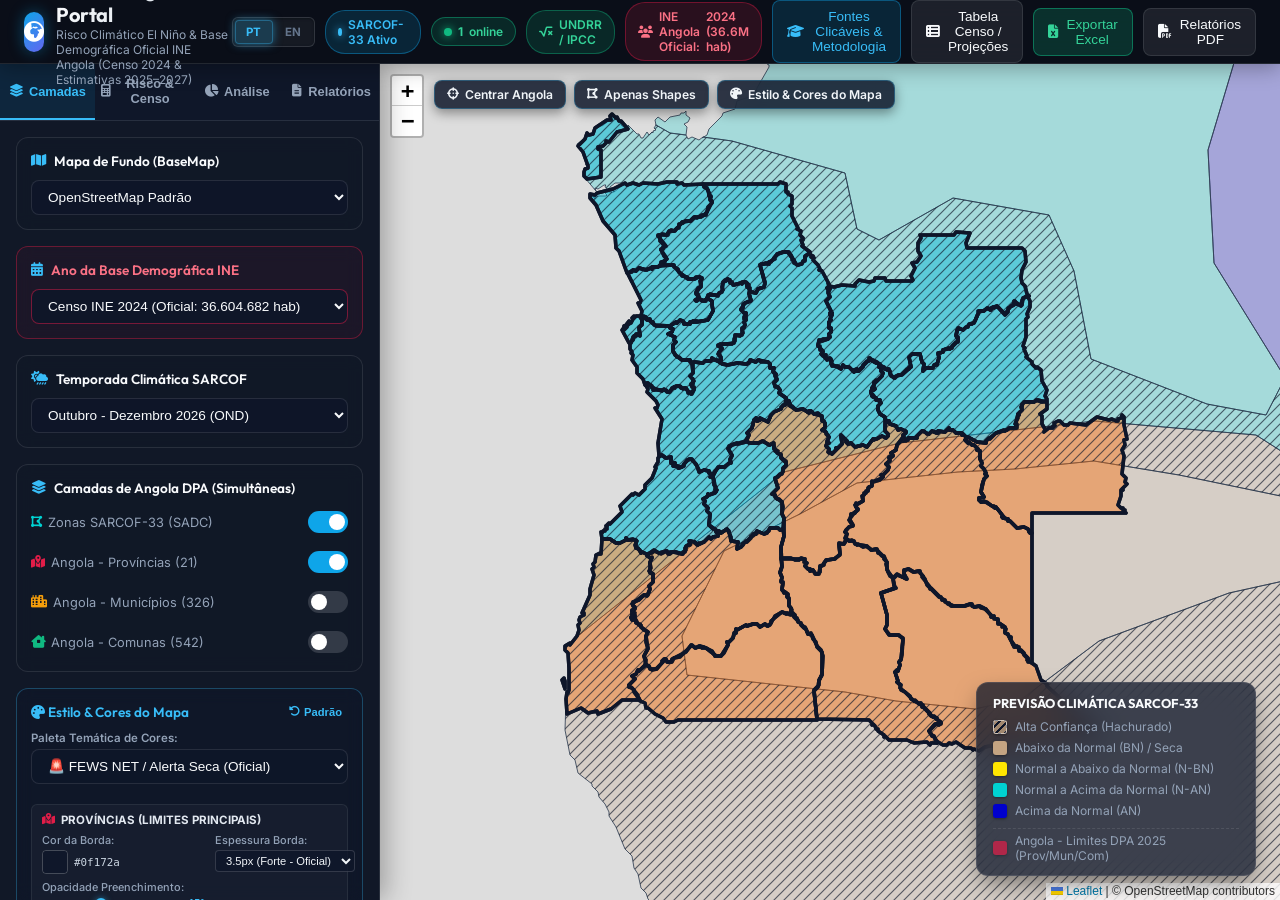
==== index.html @ 10225982 "feat: fix high confidence hatching overlay and add interactive controls for line thickness, opacity " ====
<!DOCTYPE html>
<html lang="pt">
<head>
  <meta charset="UTF-8">
  <meta name="viewport" content="width=device-width, initial-scale=1.0">
  <!-- Security & HTTPS Enforcement -->
  <meta http-equiv="Content-Security-Policy" content="upgrade-insecure-requests">
  <meta name="referrer" content="strict-origin-when-cross-origin">
  <title>El Niño SADC & Angola - Risco Climático & Modelo Dasimétrico</title>
  
  <!-- Google Fonts & Icons -->
  <link rel="preconnect" href="https://fonts.googleapis.com">
  <link rel="preconnect" href="https://fonts.gstatic.com" crossorigin>
  <link href="https://fonts.googleapis.com/css2?family=Inter:wght@300;400;500;600;700&family=Outfit:wght@500;600;700;800&display=swap" rel="stylesheet">
  <link rel="stylesheet" href="https://cdnjs.cloudflare.com/ajax/libs/font-awesome/6.5.1/css/all.min.css">
  
  <!-- Local Leaflet CSS -->
  <link rel="stylesheet" href="./vendor/leaflet.css">
  
  <!-- Custom CSS -->
  <link rel="stylesheet" href="styles.css?v=20260918_v25">
</head>
<body>
  <div class="app-container">
    
    <!-- Top Header -->
    <header class="app-header">
      <div class="brand">
        <div class="brand-icon">
          <i class="fa-solid fa-earth-africa"></i>
        </div>
        <div class="brand-title">
          <h1 data-i18n="app_title">El Niño Angola Portal</h1>
          <p data-i18n="app_subtitle">Risco Climático El Niño & Base Demográfica Oficial INE Angola (Censo 2024 & Estimativas 2025–2027)</p>
        </div>
      </div>
      
      <!-- Mobile hamburger button -->
      <button class="hamburger-btn" id="btn-hamburger" aria-label="Abrir painel" title="Abrir painel">
        <i class="fa-solid fa-bars"></i>
      </button>

      <div class="header-badges">
        <!-- Language Switcher -->
        <div class="lang-switch" id="lang-switch" title="Mudar Idioma / Change Language">
          <button class="lang-btn active" data-lang="pt">PT</button>
          <button class="lang-btn" data-lang="en">EN</button>
        </div>

        <div class="badge badge-live">
          <span class="badge-dot"></span>
          <span data-i18n="badge_sarcof_active">SARCOF-33 Ativo</span>
        </div>
        <!-- Live Online Users Counter -->
        <div class="badge badge-online" id="badge-online-counter" title="Dispositivos / utilizadores conectados em tempo real">
          <span class="badge-dot-online"></span>
          <span id="online-users-count" style="font-weight: 700;">1</span>
          <span id="online-users-label" data-i18n="badge_online_users">online</span>
        </div>
        <div class="badge" id="hdr-formula-badge" style="background: rgba(16, 185, 129, 0.15); border-color: rgba(16, 185, 129, 0.4); color: #34d399;" title="Fórmula Oficial Selecionada / Selected Official Formula">
          <i class="fa-solid fa-square-root-variable"></i>
          <span id="hdr-formula-name">UNDRR / IPCC</span>
        </div>
        <a href="https://censo2024.ine.gov.ao/" target="_blank" class="badge" style="background: rgba(225, 29, 72, 0.15); border-color: rgba(225, 29, 72, 0.4); color: #fb7185; text-decoration: none; cursor: pointer;" title="INE Angola — Censo 2024 & Estimativas 2025-2027">
          <i class="fa-solid fa-users"></i>
          <span data-i18n="hdr_ine_badge">INE Angola Oficial:</span> <span id="hdr-pop-year">2024 (36.6M hab)</span>
        </a>
        <button class="btn-header" id="btn-open-fonte-modal" style="background: rgba(14, 165, 233, 0.15); border-color: rgba(14, 165, 233, 0.4); color: #38bdf8;">
          <i class="fa-solid fa-graduation-cap"></i>
          <span data-i18n="btn_methodology">Fontes Clicáveis & Metodologia</span>
        </button>
        <button class="btn-header" id="btn-quick-censo">
          <i class="fa-solid fa-table-list"></i>
          <span data-i18n="btn_table_censo">Tabela Censo / Projeções</span>
        </button>
        <button class="btn-header" id="btn-open-export-modal" style="background: rgba(16, 185, 129, 0.2); border-color: rgba(16, 185, 129, 0.5); color: #34d399;" title="Exportar População em Excel (Províncias e Municípios com Filtros)">
          <i class="fa-solid fa-file-excel"></i>
          <span data-i18n="btn_export_excel">Exportar Excel</span>
        </button>
        <button class="btn-header" id="btn-quick-docs">
          <i class="fa-solid fa-file-pdf"></i>
          <span data-i18n="btn_reports_pdf">Relatórios PDF</span>
        </button>
      </div>
    </header>

    <!-- Main Workspace -->
    <div class="main-workspace">
      
      <!-- Mobile overlay backdrop -->
      <div class="mobile-overlay" id="mobile-overlay"></div>

      <!-- Sidebar Control Panel -->
      <aside class="sidebar" id="sidebar">
        <div class="sidebar-tabs">
          <button class="tab-btn active" data-tab="tab-layers">
            <i class="fa-solid fa-layer-group"></i> <span data-i18n="tab_layers">Camadas</span>
          </button>
          <button class="tab-btn" data-tab="tab-censo">
            <i class="fa-solid fa-calculator"></i> <span data-i18n="tab_risk_censo">Risco & Censo</span>
          </button>
          <button class="tab-btn" data-tab="tab-analytics">
            <i class="fa-solid fa-chart-pie"></i> <span data-i18n="tab_analytics">Análise</span>
          </button>
          <button class="tab-btn" data-tab="tab-docs">
            <i class="fa-solid fa-file-lines"></i> <span data-i18n="tab_reports">Relatórios</span>
          </button>
          <!-- Mobile close button -->
          <button class="sidebar-close-btn" id="btn-sidebar-close" aria-label="Fechar painel">
            <i class="fa-solid fa-xmark"></i>
          </button>
        </div>

        <div class="sidebar-content">
          
          <!-- TAB 1: LAYERS & FILTERS -->
          <div class="tab-pane active" id="tab-layers">
            
            <!-- Base Map Selection -->
            <div class="control-group">
              <div class="control-title">
                <i class="fa-solid fa-map"></i> <span data-i18n="ctrl_basemap">Mapa de Fundo (BaseMap)</span>
              </div>
              <select id="select-basemap" class="select-control">
                <option value="none">Sem Mapa Base (Apenas Shapes / Fundo Limpo)</option>
                <option value="osm" selected>OpenStreetMap Standard</option>
                <option value="esri-sat">Esri Satellite (Satélite HD)</option>
                <option value="esri-topo">Esri Topográfico (Relevo / Topografia)</option>
              </select>
            </div>

            <!-- Demographic Base Year Selector -->
            <div class="control-group" style="border-color: rgba(225,29,72,0.4); background: rgba(225,29,72,0.05);">
              <div class="control-title" style="color:#fb7185;">
                <i class="fa-solid fa-calendar-days"></i> <span data-i18n="ctrl_demographic_year">Ano da Base Demográfica INE</span>
              </div>
              <select id="select-demographic-year" class="select-control" style="border-color: rgba(225,29,72,0.5);">
                <option value="2024" selected>Censo INE 2024 (Oficial: 36.604.682 hab)</option>
                <option value="2025">Estimativa INE 2025 (Oficial: 37.513.168 hab)</option>
                <option value="2026">Estimativa INE 2026 - OND (Oficial: 38.778.554 hab)</option>
                <option value="2027">Estimativa INE 2027 - JFM (Oficial: 40.082.765 hab)</option>
              </select>
            </div>

            <!-- Climate Season Layer Select -->
            <div class="control-group">
              <div class="control-title">
                <i class="fa-solid fa-cloud-sun-rain"></i> <span data-i18n="ctrl_season">Temporada Climática SARCOF</span>
              </div>
              <select id="select-season" class="select-control">
                <option value="OND" selected>Outubro - Dezembro 2026 (OND)</option>
                <option value="JFM">Janeiro - Março 2027 (JFM)</option>
              </select>
            </div>

            <!-- Multi-Layer Checkboxes (Simultaneous Layers) -->
            <div class="control-group">
              <div class="control-title">
                <i class="fa-solid fa-layer-group"></i> <span data-i18n="ctrl_angola_layers">Camadas de Angola DPA (Simultâneas)</span>
              </div>
              
              <div class="toggle-row">
                <span class="toggle-label"><i class="fa-solid fa-draw-polygon" style="color:#00D2D2;"></i> <span data-i18n="layer_sarcof">Zonas SARCOF-33 (SADC)</span></span>
                <label class="switch">
                  <input type="checkbox" id="chk-layer-sarcof" checked>
                  <span class="slider"></span>
                </label>
              </div>

              <div class="toggle-row">
                <span class="toggle-label"><i class="fa-solid fa-map-location-dot" style="color:#e11d48;"></i> <span data-i18n="layer_provincias">Angola - Províncias (21)</span></span>
                <label class="switch">
                  <input type="checkbox" id="chk-layer-provincias" checked>
                  <span class="slider"></span>
                </label>
              </div>

              <div class="toggle-row">
                <span class="toggle-label"><i class="fa-solid fa-city" style="color:#f59e0b;"></i> <span data-i18n="layer_municipios">Angola - Municípios (326)</span></span>
                <label class="switch">
                  <input type="checkbox" id="chk-layer-municipios">
                  <span class="slider"></span>
                </label>
              </div>

              <div class="toggle-row">
                <span class="toggle-label"><i class="fa-solid fa-house-chimney-window" style="color:#10b981;"></i> <span data-i18n="layer_comunas">Angola - Comunas (542)</span></span>
                <label class="switch">
                  <input type="checkbox" id="chk-layer-comunas">
                  <span class="slider"></span>
                </label>
              </div>
            </div>

            <!-- Map Theme & Custom Colors Section -->
            <div class="control-group map-theme-panel" id="map-theme-panel">
              <div class="control-title" style="color: #38bdf8; display: flex; justify-content: space-between; align-items: center;">
                <span><i class="fa-solid fa-palette"></i> <span data-i18n="ctrl_map_style">Estilo & Cores do Mapa</span></span>
                <button type="button" class="btn-mini-link" id="btn-reset-map-style" title="Restaurar padrão">
                  <i class="fa-solid fa-rotate-left"></i> Padrão
                </button>
              </div>

              <!-- Palette Selector -->
              <div style="margin-bottom: 10px;">
                <label class="control-sublabel" data-i18n="lbl_map_palette">Paleta Temática:</label>
                <select id="select-map-palette" class="select-control">
                  <option value="fews_alert" selected>🚨 FEWS NET / Alerta Seca (Oficial)</option>
                  <option value="dpa_atlas">🗺️ Atlas DPA (21 Cores Distintas por Província)</option>
                  <option value="sarcof_classic">🌧️ SARCOF-33 Clássico (Clima SADC)</option>
                  <option value="risk_undrr">⚠️ Risco Humanitário (IPC / UNDRR)</option>
                  <option value="custom">🛠️ Personalizada (Cores Manuais)</option>
                </select>
              </div>

              <!-- Provincial Style Controls -->
              <div class="style-subgroup">
                <div class="style-subgroup-title">
                  <i class="fa-solid fa-map-location-dot" style="color:#e11d48;"></i>
                  <span data-i18n="lbl_prov_borders">Províncias (Limites Principais)</span>
                </div>
                <div class="style-controls-grid">
                  <div class="style-field">
                    <label>Cor da Borda:</label>
                    <div class="color-input-wrap">
                      <input type="color" id="picker-prov-border" value="#0f172a">
                      <span class="color-hex" id="lbl-prov-border">#0f172a</span>
                    </div>
                  </div>
                  <div class="style-field">
                    <label>Espessura Borda:</label>
                    <select id="select-prov-weight" class="select-mini">
                      <option value="2">2.0px (Fina)</option>
                      <option value="3.5" selected>3.5px (Forte - Oficial)</option>
                      <option value="5">5.0px (Muito Forte)</option>
                    </select>
                  </div>
                  <div class="style-field" id="wrap-prov-fill" style="display:none;">
                    <label>Cor Preenchimento:</label>
                    <div class="color-input-wrap">
                      <input type="color" id="picker-prov-fill" value="#ea580c">
                      <span class="color-hex" id="lbl-prov-fill">#ea580c</span>
                    </div>
                  </div>
                  <div class="style-field">
                    <label>Opacidade Preenchimento:</label>
                    <div class="slider-val-wrap">
                      <input type="range" id="slider-prov-opacity" min="0" max="100" value="45" class="range-slider">
                      <span id="lbl-prov-opacity" class="slider-num">45%</span>
                    </div>
                  </div>
                </div>
              </div>

              <!-- Municipalities Style Controls -->
              <div class="style-subgroup" style="margin-top: 8px;">
                <div class="style-subgroup-title">
                  <i class="fa-solid fa-city" style="color:#f59e0b;"></i>
                  <span data-i18n="lbl_mun_borders">Municípios (Limites Internos)</span>
                </div>
                <div class="style-controls-grid">
                  <div class="style-field">
                    <label>Cor da Borda:</label>
                    <div class="color-input-wrap">
                      <input type="color" id="picker-mun-border" value="#475569">
                      <span class="color-hex" id="lbl-mun-border">#475569</span>
                    </div>
                  </div>
                  <div class="style-field">
                    <label>Espessura Borda:</label>
                    <select id="select-mun-weight" class="select-mini">
                      <option value="0.8">0.8px (Extra Fina)</option>
                      <option value="1.2" selected>1.2px (Fina Nítida)</option>
                      <option value="2">2.0px (Média)</option>
                    </select>
                  </div>
                  <div class="style-field">
                    <label>Estilo Linha:</label>
                    <select id="select-mun-dash" class="select-mini">
                      <option value="solid" selected>Sólida</option>
                      <option value="dashed">Tracejada</option>
                    </select>
                  </div>
                  <div class="style-field" id="wrap-mun-fill" style="display:none;">
                    <label>Cor Preenchimento:</label>
                    <div class="color-input-wrap">
                      <input type="color" id="picker-mun-fill" value="#334155">
                      <span class="color-hex" id="lbl-mun-fill">#334155</span>
                    </div>
                  </div>
                  <div class="style-field">
                    <label>Opacidade Preenchimento:</label>
                    <div class="slider-val-wrap">
                      <input type="range" id="slider-mun-opacity" min="0" max="100" value="20" class="range-slider">
                      <span id="lbl-mun-opacity" class="slider-num">20%</span>
                    </div>
                  </div>
                </div>
              </div>

              <!-- SADC Underlay Control -->
              <div class="style-subgroup" style="margin-top: 8px;">
                <div class="style-subgroup-title">
                  <i class="fa-solid fa-earth-africa" style="color:#00D2D2;"></i>
                  <span data-i18n="lbl_sadc_underlay">Camada SADC Regional (Fundo)</span>
                </div>
                <div class="style-controls-grid">
                  <div class="style-field" style="grid-column: 1 / -1;">
                    <label>Opacidade no Fundo (Angola fica por cima):</label>
                    <div class="slider-val-wrap">
                      <input type="range" id="slider-sadc-opacity" min="5" max="80" value="25" class="range-slider">
                      <span id="lbl-sadc-opacity" class="slider-num">25%</span>
                    </div>
                  </div>
                </div>
              </div>

              <!-- High Confidence Hatching Style Controls -->
              <div class="style-subgroup" style="margin-top: 8px; border-color: rgba(56, 189, 248, 0.35); background: rgba(56, 189, 248, 0.04);">
                <div class="style-subgroup-title">
                  <i class="fa-solid fa-lines-leaning" style="color:#38bdf8;"></i>
                  <span data-i18n="lbl_hatch_style">Zona de Alta Confiança (Hachurado)</span>
                </div>
                <div class="style-controls-grid">
                  <div class="style-field">
                    <label data-i18n="lbl_hatch_width">Espessura das Linhas:</label>
                    <select id="select-hatch-width" class="select-mini">
                      <option value="0.8">0.8px (Extra Fina)</option>
                      <option value="1.2" selected>1.2px (Fina Padrão - Sem Atrapalhar)</option>
                      <option value="1.8">1.8px (Média Nítida)</option>
                      <option value="2.5">2.5px (Grossa)</option>
                      <option value="3.5">3.5px (Muito Grossa)</option>
                    </select>
                  </div>
                  <div class="style-field">
                    <label data-i18n="lbl_hatch_opacity">Opacidade do Hachurado:</label>
                    <div class="slider-val-wrap">
                      <input type="range" id="slider-hatch-opacity" min="10" max="100" value="65" class="range-slider">
                      <span id="lbl-hatch-opacity" class="slider-num">65%</span>
                    </div>
                  </div>
                  <div class="style-field">
                    <label data-i18n="lbl_hatch_spacing">Espaçamento / Densidade:</label>
                    <select id="select-hatch-spacing" class="select-mini">
                      <option value="7">7px (Denso)</option>
                      <option value="10" selected>10px (Equilibrado)</option>
                      <option value="14">14px (Espaçado)</option>
                      <option value="18">18px (Largo)</option>
                    </select>
                  </div>
                  <div class="style-field">
                    <label data-i18n="lbl_hatch_color">Cor das Linhas:</label>
                    <div class="color-input-wrap">
                      <input type="color" id="picker-hatch-color" value="#0f172a">
                      <span class="color-hex" id="lbl-hatch-color">#0f172a</span>
                    </div>
                  </div>
                </div>
              </div>

              <!-- Canvas Background when No Basemap -->
              <div class="style-subgroup" style="margin-top: 8px;">
                <div class="style-subgroup-title">
                  <i class="fa-solid fa-circle-half-stroke"></i>
                  <span data-i18n="lbl_canvas_bg">Fundo no Modo Apenas Shapes</span>
                </div>
                <div class="canvas-bg-buttons">
                  <button type="button" class="btn-canvas-bg active" data-bg="#090d16">🌑 Escuro</button>
                  <button type="button" class="btn-canvas-bg" data-bg="#1e293b">🔲 Ardósia</button>
                  <button type="button" class="btn-canvas-bg" data-bg="#f8fafc">⚪ Papel Claro</button>
                </div>
              </div>

            </div>


            <!-- Map Labels On / Off Toggle -->
            <div class="control-group">
              <div class="control-title">
                <i class="fa-solid fa-tags"></i> <span data-i18n="ctrl_map_labels">Rótulos no Mapa (Labels On/Off)</span>
              </div>
              <div class="toggle-row">
                <span class="toggle-label" data-i18n="lbl_show_names">Exibir Nomes Geográficos no Mapa</span>
                <label class="switch">
                  <input type="checkbox" id="toggle-labels">
                  <span class="slider"></span>
                </label>
              </div>
              <div style="margin-top: 8px;">
                <label class="control-sublabel" data-i18n="lbl_label_mode">Densidade dos Rótulos (Sem Confusão):</label>
                <select id="select-label-density" class="select-control">
                  <option value="smart" selected>🎯 Inteligente (Províncias no mapa geral; Municípios só com Zoom)</option>
                  <option value="prov_only">🗺️ Apenas Províncias (Sem Municípios / Máxima Clareza)</option>
                  <option value="all">📍 Forçar Todos os Nomes (Pode sobrepor no mapa geral)</option>
                </select>
              </div>
            </div>

            <!-- Precipitation Category Filter (Aligned with SARCOF image) -->
            <div class="control-group">
              <div class="control-title">
                <i class="fa-solid fa-filter"></i> <span data-i18n="ctrl_category">Categoria de Precipitação</span>
              </div>
              <select id="select-category" class="select-control">
                <option value="ALL">Todas as Categorias / All</option>
                <option value="1">🟫 Abaixo da Normal / Seca (BN) — #C4A482</option>
                <option value="2">🟨 Normal a Abaixo da Normal (N-BN) — #FFE600</option>
                <option value="3">🟦 Normal a Acima da Normal (N-AN) — #00D2D2</option>
                <option value="4">🟦 Acima da Normal (AN) — #0000CD</option>
              </select>
            </div>

            <!-- Search & High Confidence Toggles -->
            <div class="control-group">
              <div class="control-title">
                <i class="fa-solid fa-magnifying-glass"></i> <span data-i18n="ctrl_search">Pesquisar Região / Município</span>
              </div>
              <input type="text" id="input-search" class="input-control" placeholder="Ex: Namacunde, Gambos, Cunene, Huíla..." data-i18n-placeholder="search_placeholder">
              
              <div class="toggle-row" style="margin-top: 6px;">
                <span class="toggle-label" data-i18n="lbl_high_confidence">Sobreposição de Alta Confiança (Hachurado)</span>
                <label class="switch">
                  <input type="checkbox" id="toggle-confidence" checked>
                  <span class="slider"></span>
                </label>
              </div>
            </div>

          </div>

          <!-- TAB 2: EQUAÇÃO DO RISCO & CENSO OFICIAL -->
          <div class="tab-pane" id="tab-censo">
            
            <!-- Official Formula Selector -->
            <div class="control-group" style="border-color: rgba(16,185,129,0.4); background: rgba(16,185,129,0.05);">
              <div class="control-title" style="color:#34d399;">
                <i class="fa-solid fa-square-root-variable"></i> Modelo Oficial de Cálculo
              </div>
              <select id="select-formula-model" class="select-control" style="border-color: rgba(16,185,129,0.5);">
                <option value="UNDRR_IPCC" selected>⭐ UNDRR / IPCC — Equação Geral do Risco (R = H × E × V)</option>
                <option value="IPC_FIES_INE">Matriz de Risco (1984-2025) & FIES INE (ODS 2.1.2)</option>
                <option value="IPC_FEWSNET">IPC / FEWS NET — População em Necessidade (PIN / Fase 3+)</option>
                <option value="WFP_FAO_SADC">PAM / FAO / SADC — Modelo Agropastoril & Preços</option>
                <option value="CUSTOM">🛠️ Personalizada pelo Utilizador / Custom Builder</option>
              </select>
              <button type="button" id="btn-open-custom-formula" class="btn-header" style="width: 100%; margin-top: 6px; padding: 5px 8px; font-size: 0.75rem; justify-content: center; background: rgba(56,189,248,0.15); border-color: rgba(56,189,248,0.4); color: #38bdf8;">
                <i class="fa-solid fa-sliders"></i> <span data-i18n="btn_custom_formula">Configurar Fórmula Personalizada</span>
              </button>
              <div id="formula-quick-desc" style="font-size: 0.72rem; color: #cbd5e1; margin-top: 8px; line-height: 1.45; background: rgba(11,15,25,0.7); padding: 8px; border-radius: 6px; border: 1px solid rgba(255,255,255,0.08);">
                <strong id="formula-org-title" style="color:#38bdf8;">UNDRR & IPCC (Quadro de Sendai)</strong><br/>
                <code id="formula-equation-code" style="color:#fcd34d;">P_afetada = Pop_Oficial × E × V_clima</code><br/>
                <span id="formula-summary-text" style="color:#94a3b8; font-size:0.7rem;">Padrão internacional de risco para desastres de seca climática.</span><br/>
                <a id="formula-official-link" href="https://www.undrr.org/terminology/disaster-risk" target="_blank" class="formula-link-btn">
                  <i class="fa-solid fa-arrow-up-right-from-square"></i> Consultar Norma Técnica Oficial da ONU
                </a>
              </div>
            </div>

            <div class="control-group">
              <div class="control-title">
                <i class="fa-solid fa-users"></i> Estimativas Globais (Ano <span class="lbl-year-active">2024</span>)
              </div>
              <div class="info-row">
                <span class="info-label">População Oficial INE:</span>
                <span class="info-val" style="color:#38bdf8;" id="stat-total-pop">36.604.682</span>
              </div>
              <div class="info-row">
                <span class="info-label">Pessoas Afetadas (Est.):</span>
                <span class="info-val" style="color:#ef4444;" id="stat-bn-pop">Calculando...</span>
              </div>
              <div class="info-row">
                <span class="info-label">Famílias Afetadas (5,2/fam):</span>
                <span class="info-val" style="color:#f59e0b;" id="stat-bn-families">Calculando...</span>
              </div>
              <div class="info-row">
                <span class="info-label">% População Afetada:</span>
                <span class="info-val" style="color:#a78bfa;" id="stat-pct-affected">-%</span>
              </div>
            </div>

            <button class="btn-header" id="btn-open-censo-table" style="width: 100%; justify-content: center; background: linear-gradient(135deg, #e11d48, #be123c);">
              <i class="fa-solid fa-table"></i> Abrir Tabela Censo & Projeções INE
            </button>

          </div>

          <!-- TAB 3: ANALYTICS & CHARTS -->
          <div class="tab-pane" id="tab-analytics">
            
            <div class="chart-card">
              <div class="control-title">
                <i class="fa-solid fa-chart-column"></i> Distribuição da Previsão SADC
              </div>
              <div class="chart-wrapper">
                <canvas id="chart-forecast-dist"></canvas>
              </div>
            </div>

            <div class="chart-card">
              <div class="control-title">
                <i class="fa-solid fa-chart-line"></i> Comparação Temporal (OND vs JFM)
              </div>
              <div class="chart-wrapper">
                <canvas id="chart-temporal-comparison"></canvas>
              </div>
            </div>

            <div class="chart-card">
              <div class="control-title" style="color:#f59e0b;">
                <i class="fa-solid fa-wheat-awn"></i> FIES Severa (ODS 2.1.2) por Província (INE / FAO)
              </div>
              <div style="font-size:0.7rem; color:#64748b; margin-bottom:6px; line-height:1.4;">
                % Insegurança Alimentar Severa — Fonte Oficial: Relatório FIES INE Angola / FAO (Fev 2026)
                <a href="https://www.ine.gov.ao/publicacoes/detalhes/NTA0Mzg%3D" target="_blank" rel="noopener" style="color:#38bdf8;"> ↗ INE FIES</a>
              </div>
              <div class="chart-wrapper" style="height: 280px;">
                <canvas id="chart-vulnerability-ivc"></canvas>
              </div>
            </div>

            <div class="chart-card">
              <div class="control-title" style="color:#34d399;">
                <i class="fa-solid fa-droplet"></i> Acesso à Água por Província (Censo 2024 INE)
              </div>
              <div style="font-size:0.7rem; color:#64748b; margin-bottom:6px;">
                % Agregados sem acesso a fonte de água segura — Fonte: <a href="https://censo2024.ine.gov.ao/" target="_blank" style="color:#38bdf8;">INE Censo 2024</a>
              </div>
              <div class="chart-wrapper" style="height: 280px;">
                <canvas id="chart-water-access"></canvas>
              </div>
            </div>

          </div>

          <!-- TAB 4: DOCUMENTS & PDF MANAGER -->
          <div class="tab-pane" id="tab-docs">
            
            <!-- Upload Dropzone -->
            <div class="upload-dropzone" id="dropzone">
              <i class="fa-solid fa-cloud-arrow-up upload-icon"></i>
              <p style="font-size: 0.85rem; font-weight: 600; color: var(--text-main);">Upload de Relatório PDF</p>
              <p style="font-size: 0.75rem; color: var(--text-muted); margin-top: 4px;">Clique ou arraste ficheiros PDF para carregar</p>
              <input type="file" id="file-input" accept=".pdf" style="display: none;">
            </div>

            <!-- Documents List -->
            <div class="control-title" style="margin-top: 10px;">
              <i class="fa-solid fa-folder-open"></i> Documentos Disponíveis (<span id="doc-count">0</span>)
            </div>
            <div class="doc-list" id="doc-list-container">
              <!-- Dynamically populated -->
            </div>

          </div>

        </div>
      </aside>

      <!-- Central Map View -->
      <main class="map-view-container">

        <!-- Floating Map Quick Action Toolbar -->
        <div class="map-floating-toolbar" id="map-floating-toolbar">
          <button type="button" class="map-float-btn" id="btn-center-angola" title="Centrar Mapa em Angola">
            <i class="fa-solid fa-crosshairs"></i> <span data-i18n="btn_center_angola">Centrar Angola</span>
          </button>
          <button type="button" class="map-float-btn" id="btn-toggle-shapes" title="Alternar Mapa Base / Modo Apenas Shapes">
            <i class="fa-solid fa-draw-polygon"></i> <span id="lbl-btn-toggle-shapes" data-i18n="btn_toggle_shapes">Apenas Shapes</span>
          </button>
          <button type="button" class="map-float-btn" id="btn-open-style-quick" title="Ajustar Cores e Estilo do Mapa">
            <i class="fa-solid fa-palette"></i> <span data-i18n="ctrl_map_style">Cores & Estilo</span>
          </button>
        </div>

        <div id="map"></div>

        <!-- Floating Map Legend (Strictly matched with SARCOF image) -->
        <div class="map-legend-card" id="map-legend">
          <div class="legend-title" data-i18n="legend_title">Previsão Climática SARCOF-33</div>
          <div class="legend-items">
            <div class="legend-item" title="High confidence / Alta confiança">
              <div class="legend-hatch"></div>
              <span data-i18n="legend_high_conf">Alta Confiança (Hachurado)</span>
            </div>
            <div class="legend-item">
              <div class="legend-color" style="background: #C4A482;"></div>
              <span data-i18n="legend_below_normal">Abaixo da Normal (BN) / Seca</span>
            </div>
            <div class="legend-item">
              <div class="legend-color" style="background: #FFE600;"></div>
              <span data-i18n="legend_norm_below">Normal a Abaixo da Normal (N-BN)</span>
            </div>
            <div class="legend-item">
              <div class="legend-color" style="background: #00D2D2;"></div>
              <span data-i18n="legend_norm_above">Normal a Acima da Normal (N-AN)</span>
            </div>
            <div class="legend-item">
              <div class="legend-color" style="background: #0000CD;"></div>
              <span data-i18n="legend_above_normal">Acima da Normal (AN)</span>
            </div>
            <div class="legend-item" style="margin-top: 4px; padding-top: 4px; border-top: 1px dashed rgba(255,255,255,0.1);">
              <div class="legend-color" style="background: #e11d48; opacity: 0.7;"></div>
              <span data-i18n="legend_dpa">Angola - Limites DPA 2025 (Prov/Mun/Com)</span>
            </div>
          </div>
        </div>

        <!-- Detailed Region Inspector Card -->
        <div class="inspector-card" id="inspector-card">
          <div class="inspector-header">
            <h3 class="inspector-title" id="insp-name">Região</h3>
            <button class="btn-close" id="btn-close-inspector">&times;</button>
          </div>
          <div class="info-row">
            <span class="info-label" data-i18n="insp_layer_type">Tipo de Camada:</span>
            <span class="info-val" id="insp-layer-type">Província</span>
          </div>
          <div class="info-row">
            <span class="info-label" data-i18n="insp_area_ha">Área Oficial DPA (ha):</span>
            <span class="info-val" id="insp-area-ha" style="color:#38bdf8;">0 ha</span>
          </div>
          <div class="info-row">
            <span class="info-label" data-i18n="insp_area_km2">Área Oficial DPA (km²):</span>
            <span class="info-val" id="insp-area-km2">0 km²</span>
          </div>
          <div class="info-row">
            <span class="info-label" data-i18n="insp_density">Densidade Demográfica:</span>
            <span class="info-val" id="insp-density" style="color:#6ee7b7;">0 hab/km²</span>
          </div>
          <div class="info-row">
            <span class="info-label" data-i18n="insp_pop_total">População Total INE:</span>
            <span class="info-val" id="insp-pop-censo" style="color:#f59e0b;">-</span>
          </div>
          <div class="info-row">
            <span class="info-label" data-i18n="insp_risk_factor">Risco Climático (V):</span>
            <span class="info-val" id="insp-category">-</span>
          </div>
          <div class="info-row">
            <span class="info-label" data-i18n="insp_pop_affected">Pessoas Afetadas (Est.):</span>
            <span class="info-val" id="insp-pop-affected" style="color:#ef4444; font-size:0.95rem;">-</span>
          </div>
          <div class="info-row">
            <span class="info-label" data-i18n="insp_families_affected">Famílias Afetadas (5,2/fam):</span>
            <span class="info-val" id="insp-families-affected" style="color:#fcd34d; font-weight:700;">-</span>
          </div>
          
          <!-- Painel de Indicadores de Condições de Vida & ODS (Censo 2024 INE) -->
          <div id="insp-ivc-panel" style="background: rgba(15,23,42,0.8); border: 1px solid rgba(56,189,248,0.2); border-radius: 8px; padding: 10px; margin: 8px 0;">
            <div style="color:#64748b; font-size:0.75rem; text-align:center; padding:4px;" data-i18n="insp_click_prov">Clique numa província para ver os Indicadores ODS do Censo 2024</div>
          </div>

          <!-- Formula Box -->
          <div class="calc-box" id="insp-calc-box">
            <strong id="insp-calc-title" style="color:#38bdf8;">Cálculo Oficial:</strong><br/>
            <span id="insp-calc-detail">P_afetada = 0 × 1.0 × 0.85</span><br/>
            <a id="insp-calc-link" href="https://www.undrr.org/terminology/disaster-risk" target="_blank" class="formula-link-btn" style="margin-top:6px;">
              <i class="fa-solid fa-arrow-up-right-from-square"></i> <span data-i18n="insp_see_un_standard">Ver Padrão Oficial da ONU / FEWS NET</span>
            </a>
          </div>

          <div style="display: flex; gap: 8px; margin-top: 12px;">
            <button class="btn-header" id="btn-view-censo-row" style="flex: 1; justify-content: center; background: rgba(225,29,72,0.2); border-color: rgba(225,29,72,0.5); color: #fb7185;">
              <i class="fa-solid fa-table-list"></i> <span data-i18n="btn_censo_table">Tabela Censo</span>
            </button>
            <button class="btn-header" id="btn-view-region-pdf" style="flex: 1; justify-content: center;">
              <i class="fa-solid fa-file-pdf"></i> <span data-i18n="btn_pdf_sarcof">PDF SARCOF</span>
            </button>
          </div>
        </div>

      </main>
    </div>
  </div>

  <!-- Scientific Sources & Methodology Modal -->
  <div class="pdf-modal" id="fonte-modal">
    <div class="pdf-modal-content" style="max-width: 950px; height: 85vh;">
      <div class="pdf-modal-header">
        <span class="pdf-modal-title">
          <i class="fa-solid fa-graduation-cap" style="color:#38bdf8; margin-right: 8px;"></i>
          Fundamentação Científica & Fontes Oficiais Clicáveis da Fórmula de Risco Climático
        </span>
        <button class="btn-close" id="btn-close-fonte-modal" style="font-size: 24px;">&times;</button>
      </div>
      <div style="padding: 20px; overflow-y: auto; flex: 1; font-size: 0.85rem; line-height: 1.6; color: #cbd5e1;">
        
        <h4 style="color: #38bdf8; font-family: 'Outfit', sans-serif; font-size: 1.05rem; margin-bottom: 8px;">
          1. Fórmulas Oficiais para Cálculo de População Afetada por Seca e El Niño
        </h4>
        <p style="margin-bottom: 12px;">
          O sistema disponibiliza os três modelos internacionais padronizados pelas Nações Unidas, comitês globais e governos para avaliação e monitoramento de impactos de secas provocadas pelo El Niño:
        </p>

        <!-- Model 1: IPC / FEWS NET -->
        <div style="background: rgba(15,23,42,0.9); padding: 14px; border-radius: 8px; border: 1px solid rgba(16,185,129,0.3); margin-bottom: 16px;">
          <h5 style="color: #34d399; font-size: 0.95rem; margin-bottom: 6px;">
            <i class="fa-solid fa-square-root-variable"></i> Modelo IPC / FEWS NET — População em Necessidade Humanitária (PIN / Fase 3+)
          </h5>
          <p style="font-size: 0.8rem; margin-bottom: 8px;">
            <strong>Fórmula:</strong> <code>PIN = Pop_Total × (% Fase 3 Crise + % Fase 4 Emergência + % Fase 5 Catástrofe)</code>
          </p>
          <p style="font-size: 0.8rem; color: #cbd5e1; margin-bottom: 8px;">
            <strong>Fundamentação:</strong> O protocolo oficial da <em>Classificação Integrada da Segurança Alimentar em Fases (IPC Technical Manual Version 3.1)</em>, subscrito pela FAO, PAM, FEWS NET, UNICEF e SADC RVAA, define como população em necessidade de assistência alimentar urgente todos os indivíduos classificados na Fase 3 ou superior. Sob choque severo de El Niño no sul de Angola (Cunene, Huíla, Namibe, Cuando Cubango), as taxas históricas de IPC Fase 3+ situam-se entre 35% e 55% da população rural dependente da agricultura de sequeiro e pastorícia.
          </p>
          <div style="display: flex; gap: 12px; flex-wrap: wrap; font-size: 0.75rem;">
            <a href="https://www.ipcinfo.org/ipc-manual/" target="_blank" style="color: #38bdf8; text-decoration: underline;">
              ↗ IPC Technical Manual 3.1 (Norma Global)
            </a>
            <a href="https://fews.net/about-us/how-we-work" target="_blank" style="color: #38bdf8; text-decoration: underline;">
              ↗ FEWS NET — Metodologia de Cenários & PIN
            </a>
            <a href="https://fews.net/southern-africa/angola" target="_blank" style="color: #38bdf8; text-decoration: underline;">
              ↗ FEWS NET Angola — Relatórios de Segurança Alimentar
            </a>
          </div>
        </div>

        <!-- Model 2: UNDRR / IPCC -->
        <div style="background: rgba(15,23,42,0.9); padding: 14px; border-radius: 8px; border: 1px solid rgba(14,165,233,0.3); margin-bottom: 16px;">
          <h5 style="color: #38bdf8; font-size: 0.95rem; margin-bottom: 6px;">
            <i class="fa-solid fa-square-root-variable"></i> Modelo UNDRR / IPCC — Equação Geral do Risco de Desastres
          </h5>
          <p style="font-size: 0.8rem; margin-bottom: 8px;">
            <strong>Fórmula:</strong> <code>Risco = Perigo (H) × Exposição (E) × Vulnerabilidade (V) &nbsp;|&nbsp; P_afetada = Pop_Oficial × E × V</code>
          </p>
          <p style="font-size: 0.8rem; color: #cbd5e1; margin-bottom: 8px;">
            <strong>Fundamentação:</strong> O <em>Quadro de Sendai para a Redução do Risco de Catástrofes 2015-2030</em> da ONU e o IPCC (AR6 WGII) definem o risco de impacto de secas como a convolução entre a anomalia climática (previsão SARCOF-33 Abaixo da Normal), a exposição da população censitária e a vulnerabilidade hídrica e agropastoril (V = 0,85 para Seca Severa; V = 0,50 para Seca Moderada).
          </p>
          <div style="display: flex; gap: 12px; flex-wrap: wrap; font-size: 0.75rem;">
            <a href="https://www.undrr.org/publication/sendai-framework-disaster-risk-reduction-2015-2030" target="_blank" style="color: #38bdf8; text-decoration: underline;">
              ↗ UNDRR — Quadro de Sendai 2015–2030 (ONU)
            </a>
            <a href="https://www.undrr.org/terminology/disaster-risk" target="_blank" style="color: #38bdf8; text-decoration: underline;">
              ↗ UNDRR Terminology — Conceitos Oficiais de Risco e Perigo
            </a>
            <a href="https://www.ipcc.ch/report/sixth-assessment-report-working-group-ii/" target="_blank" style="color: #38bdf8; text-decoration: underline;">
              ↗ IPCC AR6 WGII — Impactos, Adaptação e Vulnerabilidade
            </a>
          </div>
        </div>

        <!-- Model 3: WFP / FAO / SADC -->
        <div style="background: rgba(15,23,42,0.9); padding: 14px; border-radius: 8px; border: 1px solid rgba(245,158,11,0.3); margin-bottom: 20px;">
          <h5 style="color: #f59e0b; font-size: 0.95rem; margin-bottom: 6px;">
            <i class="fa-solid fa-square-root-variable"></i> Modelo PAM / FAO / SADC — Choque Diferencial Agropastoril e Inflação de Alimentos
          </h5>
          <p style="font-size: 0.8rem; margin-bottom: 8px;">
            <strong>Fórmula:</strong> <code>P_afetada = (Pop_Rural × α_Agropastoril) + (Pop_Urbana × β_Preços)</code>
          </p>
          <p style="font-size: 0.8rem; color: #cbd5e1; margin-bottom: 8px;">
            <strong>Fundamentação:</strong> O PAM (VAM - Vulnerability Analysis and Mapping) e a FAO (GIEWS) modelam o impacto diferenciado: a população rural de subsistência sofre perda direta de safras e forragem (α = 75% em seca severa), enquanto as periferias urbanas são atingidas pela quebra da oferta regional de alimentos e consequente inflação dos preços de cereais básicos (β = 25%).
          </p>
          <div style="display: flex; gap: 12px; flex-wrap: wrap; font-size: 0.75rem;">
            <a href="https://vam.wfp.org/" target="_blank" style="color: #38bdf8; text-decoration: underline;">
              ↗ PAM / WFP VAM — Monitorização de Fome e Vulnerabilidade
            </a>
            <a href="https://www.fao.org/giews/country-brief/country/AGO/en" target="_blank" style="color: #38bdf8; text-decoration: underline;">
              ↗ FAO GIEWS — Ficha de Informação sobre Angola
            </a>
            <a href="https://www.sadc.int/programmes/disaster-risk-reduction" target="_blank" style="color: #38bdf8; text-decoration: underline;">
              ↗ SADC RVAA — Avaliação Regional de Vulnerabilidade
            </a>
          </div>
        </div>

        <h4 style="color: #38bdf8; font-family: 'Outfit', sans-serif; font-size: 1.05rem; margin-bottom: 8px;">
          2. Dados Oficiais do Instituto Nacional de Estatística de Angola (INE)
        </h4>
        <ul style="display: flex; flex-direction: column; gap: 10px; margin-bottom: 20px; list-style: none;">

          <li style="background: rgba(255,255,255,0.03); padding: 10px; border-radius: 6px; border: 1px solid var(--border-color);">
            <strong style="color: #f8fafc;">• Censo Geral da População e Habitação 2024 (CGPH 2024):</strong><br/>
            População oficial recenseada de Angola: <strong>36.604.682 habitantes</strong>, com dados oficiais para as 21 províncias, indicadores de acesso a água potável, energia, condições de habitação e pirâmide etária.<br/>
            👉 <a href="https://censo2024.ine.gov.ao/" target="_blank" style="color:#38bdf8; text-decoration: underline;">
              Portal Oficial do Censo 2024 INE Angola (censo2024.ine.gov.ao)
            </a>
          </li>

          <li style="background: rgba(255,255,255,0.03); padding: 10px; border-radius: 6px; border: 1px solid var(--border-color);">
            <strong style="color: #f8fafc;">• Estimativas e Projeções da População 2025–2027 (Nova DPA 2025):</strong><br/>
            Projeções populacionais oficiais descarregadas diretamente do repositório de dados do INE:<br/>
            — <strong>2025:</strong> 37.513.168 habitantes (com desagregação de 326 municípios)<br/>
            — <strong>2026:</strong> 38.778.554 habitantes (com desagregação de 326 municípios)<br/>
            — <strong>2027:</strong> 40.082.765 habitantes (com desagregação de 326 municípios)<br/>
            👉 <a href="https://www.ine.gov.ao/Diretorios/Ver?caminho=[base64]" target="_blank" style="color:#38bdf8; text-decoration: underline;">
              INE Angola — Estimativas da População 2025–2027 (Diretoria Oficial de Arquivos Excel)
            </a>
          </li>

          <li style="background: rgba(255,255,255,0.03); padding: 10px; border-radius: 6px; border: 1px solid var(--border-color);">
            <strong style="color: #f8fafc;">• Dimensão Média do Agregado Familiar (5,2 pessoas por família):</strong><br/>
            A dimensão média do agregado familiar oficial em Angola é de <strong>5,2 pessoas</strong>, conforme estabelecido pelo INE Angola e adotado nas operações humanitárias do UNICEF, OCHA e Cruz Vermelha:<br/>
            <code>Famílias Afetadas = População Afetada ÷ 5,2</code><br/>
            👉 <a href="https://www.unicef.org/angola/situacao-das-criancas" target="_blank" style="color:#38bdf8; text-decoration: underline;">
              UNICEF Angola — Situação Demográfica das Crianças e Famílias
            </a><br/>
            👉 <a href="https://reliefweb.int/country/ago" target="_blank" style="color:#38bdf8; text-decoration: underline;">
              ReliefWeb / OCHA — Relatórios Humanitários de Angola
            </a>
          </li>

          <li style="background: rgba(255,255,255,0.03); padding: 10px; border-radius: 6px; border: 1px solid var(--border-color);">
            <strong style="color: #f8fafc;">• Previsões Sazonais SARCOF-33 (SADC CSC):</strong><br/>
            Previsões sazonais de consenso para a época chuvosa 2026/2027 (Out-Dez 2026 e Jan-Mar 2027), emitidas pelo Centro de Serviços Climáticos da SADC (SARCOF-33).<br/>
            👉 <a href="https://www.sadc.int/themes/meteorology-climate/climate-services" target="_blank" style="color:#38bdf8; text-decoration: underline;">
              SADC Climate Services Centre — SARCOF Statements & Outlooks
            </a>
          </li>

        </ul>

        <!-- SECTION 3: Risk Matrix -->
        <h4 style="color: #f59e0b; font-family: 'Outfit', sans-serif; font-size: 1.05rem; margin-bottom: 8px;">
          3. Matriz de Risco Histórico de Secas em Angola (1984–2025: Likelihood × Impacto)
        </h4>
        <p style="margin-bottom: 12px; font-size: 0.82rem;">
          A Matriz de Risco é um instrumento reconhecido internacionalmente pelo <strong>UNDRR / Quadro de Sendai 2015-2030</strong>, pela <strong>ISO 31010</strong> e pela <strong>FEMA</strong> para avaliação comparativa do risco de desastres naturais. Neste sistema, é aplicada a 41 anos de registos históricos de secas em Angola (1984–2025) com base em dados do <strong>INAMET</strong>, <strong>SADC Climate Services Centre (SARCOF)</strong> e <strong>FEWS NET</strong>.
        </p>

        <!-- Formula Box -->
        <div style="background: rgba(15,23,42,0.9); padding: 12px 14px; border-radius: 8px; border: 1px solid rgba(245,158,11,0.4); margin-bottom: 14px;">
          <div style="font-size: 0.85rem; font-weight: 700; color: #f59e0b; margin-bottom: 6px;">
            <i class="fa-solid fa-square-root-variable"></i> Fórmula da Matriz de Risco
          </div>
          <code style="font-size: 0.85rem; color: #fcd34d;">Score de Risco = Likelihood (1–5) × Impacto (1–5) ∈ [1, 25]</code>
          <div style="margin-top: 8px; font-size: 0.78rem; color: #cbd5e1; line-height: 1.5;">
            <strong style="color: #10b981;">🟢 Score 1–7: BAIXO</strong> — Risco residual ou ligeiro; sem necessidade de resposta de emergência.<br/>
            <strong style="color: #f59e0b;">🟡 Score 8–14: MODERADO</strong> — Risco moderado; exige monitorização, planeamento preventivo e pré-posicionamento de recursos.<br/>
            <strong style="color: #ef4444;">🔴 Score 15–25: ALTO</strong> — Risco elevado / crítico; exige intervenção de emergência e alocação prioritária de recursos humanitários.
          </div>
        </div>

        <!-- 5x5 Matrix Grid (visual) -->
        <div style="overflow-x: auto; margin-bottom: 16px;">
          <table style="border-collapse: collapse; font-size: 0.72rem; width: 100%; min-width: 400px;">
            <thead>
              <tr>
                <th style="border: 1px solid rgba(255,255,255,0.15); padding: 6px 8px; color: #94a3b8; background: rgba(0,0,0,0.3);" colspan="2" rowspan="2">Likelihood → / Impacto ↓</th>
                <th colspan="5" style="border: 1px solid rgba(255,255,255,0.15); padding: 6px 8px; text-align: center; color: #38bdf8; background: rgba(14,165,233,0.1);">
                  Likelihood (L) — Probabilidade Histórica 1984–2025
                </th>
              </tr>
              <tr>
                <th style="border: 1px solid rgba(255,255,255,0.15); padding: 5px 6px; color: #38bdf8; text-align: center; background: rgba(14,165,233,0.07);">L1<br/><span style="font-weight:400; color:#64748b;">&lt;5%</span></th>
                <th style="border: 1px solid rgba(255,255,255,0.15); padding: 5px 6px; color: #38bdf8; text-align: center; background: rgba(14,165,233,0.07);">L2<br/><span style="font-weight:400; color:#64748b;">5–15%</span></th>
                <th style="border: 1px solid rgba(255,255,255,0.15); padding: 5px 6px; color: #38bdf8; text-align: center; background: rgba(14,165,233,0.07);">L3<br/><span style="font-weight:400; color:#64748b;">15–30%</span></th>
                <th style="border: 1px solid rgba(255,255,255,0.15); padding: 5px 6px; color: #38bdf8; text-align: center; background: rgba(14,165,233,0.07);">L4<br/><span style="font-weight:400; color:#64748b;">30–50%</span></th>
                <th style="border: 1px solid rgba(255,255,255,0.15); padding: 5px 6px; color: #38bdf8; text-align: center; background: rgba(14,165,233,0.07);">L5<br/><span style="font-weight:400; color:#64748b;">&gt;50%</span></th>
              </tr>
            </thead>
            <tbody>
              <!-- I5 -->
              <tr>
                <th rowspan="5" style="border: 1px solid rgba(255,255,255,0.15); padding: 6px 4px; color: #f59e0b; text-align: center; writing-mode: vertical-rl; transform: rotate(180deg); background: rgba(245,158,11,0.07);">
                  Impacto (I) — Severidade Agropastoril
                </th>
                <td style="border: 1px solid rgba(255,255,255,0.15); padding: 5px 6px; font-weight:700; color: #f59e0b; background: rgba(245,158,11,0.07); text-align:center;">I5<br/><span style="font-weight:400; color:#64748b; font-size:0.65rem;">Catastrófico</span></td>
                <td style="border: 1px solid rgba(255,255,255,0.15); padding: 5px; text-align:center; background: rgba(16,185,129,0.2); color:#34d399; font-weight:700;">5</td>
                <td style="border: 1px solid rgba(255,255,255,0.15); padding: 5px; text-align:center; background: rgba(16,185,129,0.2); color:#34d399; font-weight:700;">10</td>
                <td style="border: 1px solid rgba(255,255,255,0.15); padding: 5px; text-align:center; background: rgba(245,158,11,0.3); color:#fcd34d; font-weight:700;">15</td>
                <td style="border: 1px solid rgba(255,255,255,0.15); padding: 5px; text-align:center; background: rgba(239,68,68,0.35); color:#fca5a5; font-weight:700;">20</td>
                <td style="border: 1px solid rgba(255,255,255,0.15); padding: 5px; text-align:center; background: rgba(239,68,68,0.5); color:#fca5a5; font-weight:800;">25</td>
              </tr>
              <!-- I4 -->
              <tr>
                <td style="border: 1px solid rgba(255,255,255,0.15); padding: 5px 6px; font-weight:700; color: #f59e0b; background: rgba(245,158,11,0.07); text-align:center;">I4<br/><span style="font-weight:400; color:#64748b; font-size:0.65rem;">Severo</span></td>
                <td style="border: 1px solid rgba(255,255,255,0.15); padding: 5px; text-align:center; background: rgba(16,185,129,0.2); color:#34d399; font-weight:700;">4</td>
                <td style="border: 1px solid rgba(255,255,255,0.15); padding: 5px; text-align:center; background: rgba(16,185,129,0.2); color:#34d399; font-weight:700;">8</td>
                <td style="border: 1px solid rgba(255,255,255,0.15); padding: 5px; text-align:center; background: rgba(245,158,11,0.3); color:#fcd34d; font-weight:700;">12</td>
                <td style="border: 1px solid rgba(255,255,255,0.15); padding: 5px; text-align:center; background: rgba(245,158,11,0.3); color:#fcd34d; font-weight:700;">16</td>
                <td style="border: 1px solid rgba(255,255,255,0.15); padding: 5px; text-align:center; background: rgba(239,68,68,0.35); color:#fca5a5; font-weight:700;">20</td>
              </tr>
              <!-- I3 -->
              <tr>
                <td style="border: 1px solid rgba(255,255,255,0.15); padding: 5px 6px; font-weight:700; color: #f59e0b; background: rgba(245,158,11,0.07); text-align:center;">I3<br/><span style="font-weight:400; color:#64748b; font-size:0.65rem;">Moderado</span></td>
                <td style="border: 1px solid rgba(255,255,255,0.15); padding: 5px; text-align:center; background: rgba(16,185,129,0.2); color:#34d399; font-weight:700;">3</td>
                <td style="border: 1px solid rgba(255,255,255,0.15); padding: 5px; text-align:center; background: rgba(16,185,129,0.2); color:#34d399; font-weight:700;">6</td>
                <td style="border: 1px solid rgba(255,255,255,0.15); padding: 5px; text-align:center; background: rgba(245,158,11,0.3); color:#fcd34d; font-weight:700;">9</td>
                <td style="border: 1px solid rgba(255,255,255,0.15); padding: 5px; text-align:center; background: rgba(245,158,11,0.3); color:#fcd34d; font-weight:700;">12</td>
                <td style="border: 1px solid rgba(255,255,255,0.15); padding: 5px; text-align:center; background: rgba(239,68,68,0.35); color:#fca5a5; font-weight:700;">15</td>
              </tr>
              <!-- I2 -->
              <tr>
                <td style="border: 1px solid rgba(255,255,255,0.15); padding: 5px 6px; font-weight:700; color: #f59e0b; background: rgba(245,158,11,0.07); text-align:center;">I2<br/><span style="font-weight:400; color:#64748b; font-size:0.65rem;">Baixo</span></td>
                <td style="border: 1px solid rgba(255,255,255,0.15); padding: 5px; text-align:center; background: rgba(16,185,129,0.2); color:#34d399; font-weight:700;">2</td>
                <td style="border: 1px solid rgba(255,255,255,0.15); padding: 5px; text-align:center; background: rgba(16,185,129,0.2); color:#34d399; font-weight:700;">4</td>
                <td style="border: 1px solid rgba(255,255,255,0.15); padding: 5px; text-align:center; background: rgba(16,185,129,0.2); color:#34d399; font-weight:700;">6</td>
                <td style="border: 1px solid rgba(255,255,255,0.15); padding: 5px; text-align:center; background: rgba(16,185,129,0.2); color:#34d399; font-weight:700;">8</td>
                <td style="border: 1px solid rgba(255,255,255,0.15); padding: 5px; text-align:center; background: rgba(245,158,11,0.3); color:#fcd34d; font-weight:700;">10</td>
              </tr>
              <!-- I1 -->
              <tr>
                <td style="border: 1px solid rgba(255,255,255,0.15); padding: 5px 6px; font-weight:700; color: #f59e0b; background: rgba(245,158,11,0.07); text-align:center;">I1<br/><span style="font-weight:400; color:#64748b; font-size:0.65rem;">Negligenciável</span></td>
                <td style="border: 1px solid rgba(255,255,255,0.15); padding: 5px; text-align:center; background: rgba(16,185,129,0.2); color:#34d399; font-weight:700;">1</td>
                <td style="border: 1px solid rgba(255,255,255,0.15); padding: 5px; text-align:center; background: rgba(16,185,129,0.2); color:#34d399; font-weight:700;">2</td>
                <td style="border: 1px solid rgba(255,255,255,0.15); padding: 5px; text-align:center; background: rgba(16,185,129,0.2); color:#34d399; font-weight:700;">3</td>
                <td style="border: 1px solid rgba(255,255,255,0.15); padding: 5px; text-align:center; background: rgba(16,185,129,0.2); color:#34d399; font-weight:700;">4</td>
                <td style="border: 1px solid rgba(255,255,255,0.15); padding: 5px; text-align:center; background: rgba(16,185,129,0.2); color:#34d399; font-weight:700;">5</td>
              </tr>
            </tbody>
          </table>
        </div>

        <!-- Likelihood Levels Detail -->
        <div style="margin-bottom: 14px;">
          <h5 style="color: #38bdf8; font-size: 0.9rem; margin-bottom: 8px;"><i class="fa-solid fa-calendar-days"></i> Escala de Likelihood (Probabilidade de Seca — Série de 41 anos: 1984–2025)</h5>
          <table style="width:100%; border-collapse: collapse; font-size: 0.75rem;">
            <thead>
              <tr style="background: rgba(14,165,233,0.1);">
                <th style="border: 1px solid rgba(255,255,255,0.1); padding: 5px 7px; color:#38bdf8; text-align:left;">Nível</th>
                <th style="border: 1px solid rgba(255,255,255,0.1); padding: 5px 7px; color:#38bdf8;">Classificação</th>
                <th style="border: 1px solid rgba(255,255,255,0.1); padding: 5px 7px; color:#38bdf8;">Frequência Histórica</th>
                <th style="border: 1px solid rgba(255,255,255,0.1); padding: 5px 7px; color:#38bdf8; text-align:left;">Províncias Representativas</th>
                <th style="border: 1px solid rgba(255,255,255,0.1); padding: 5px 7px; color:#38bdf8; text-align:left;">Fonte</th>
              </tr>
            </thead>
            <tbody style="color: #cbd5e1;">
              <tr>
                <td style="border: 1px solid rgba(255,255,255,0.08); padding: 5px 7px; font-weight:700; color:#38bdf8; text-align:center;">L1</td>
                <td style="border: 1px solid rgba(255,255,255,0.08); padding: 5px 7px; font-weight:600;">Muito Improvável</td>
                <td style="border: 1px solid rgba(255,255,255,0.08); padding: 5px 7px;">&lt; 5% dos anos (&lt; 2 secas em 41 anos)</td>
                <td style="border: 1px solid rgba(255,255,255,0.08); padding: 5px 7px;">Regime hiper-húmido (raro em Angola)</td>
                <td style="border: 1px solid rgba(255,255,255,0.08); padding: 5px 7px;"><a href="https://www.inamet.gov.ao/" target="_blank" style="color:#38bdf8;">INAMET</a></td>
              </tr>
              <tr style="background:rgba(255,255,255,0.02);">
                <td style="border: 1px solid rgba(255,255,255,0.08); padding: 5px 7px; font-weight:700; color:#38bdf8; text-align:center;">L2</td>
                <td style="border: 1px solid rgba(255,255,255,0.08); padding: 5px 7px; font-weight:600;">Improvável</td>
                <td style="border: 1px solid rgba(255,255,255,0.08); padding: 5px 7px;">5%–15% (2 a 6 secas em 41 anos)</td>
                <td style="border: 1px solid rgba(255,255,255,0.08); padding: 5px 7px;">Cabinda, Zaire, Uíge, Luanda, Bengo, Cuanza Norte, Icolo e Bengo</td>
                <td style="border: 1px solid rgba(255,255,255,0.08); padding: 5px 7px;"><a href="https://fews.net/southern-africa/angola" target="_blank" style="color:#38bdf8;">FEWS NET</a></td>
              </tr>
              <tr>
                <td style="border: 1px solid rgba(255,255,255,0.08); padding: 5px 7px; font-weight:700; color:#38bdf8; text-align:center;">L3</td>
                <td style="border: 1px solid rgba(255,255,255,0.08); padding: 5px 7px; font-weight:600;">Moderadamente Provável</td>
                <td style="border: 1px solid rgba(255,255,255,0.08); padding: 5px 7px;">15%–30% (7 a 12 secas em 41 anos)</td>
                <td style="border: 1px solid rgba(255,255,255,0.08); padding: 5px 7px;">Cuanza Sul, Malanje, Bié, Huambo, Moxico, Lunda Sul, Lunda Norte</td>
                <td style="border: 1px solid rgba(255,255,255,0.08); padding: 5px 7px;"><a href="https://www.sadc.int/themes/meteorology-climate/climate-services" target="_blank" style="color:#38bdf8;">SARCOF</a></td>
              </tr>
              <tr style="background:rgba(255,255,255,0.02);">
                <td style="border: 1px solid rgba(255,255,255,0.08); padding: 5px 7px; font-weight:700; color:#38bdf8; text-align:center;">L4</td>
                <td style="border: 1px solid rgba(255,255,255,0.08); padding: 5px 7px; font-weight:600;">Provável</td>
                <td style="border: 1px solid rgba(255,255,255,0.08); padding: 5px 7px;">30%–50% (13 a 20 secas em 41 anos)</td>
                <td style="border: 1px solid rgba(255,255,255,0.08); padding: 5px 7px;">Benguela, Huíla</td>
                <td style="border: 1px solid rgba(255,255,255,0.08); padding: 5px 7px;"><a href="https://fews.net/southern-africa/angola" target="_blank" style="color:#38bdf8;">FEWS NET</a></td>
              </tr>
              <tr>
                <td style="border: 1px solid rgba(255,255,255,0.08); padding: 5px 7px; font-weight:700; color:#38bdf8; text-align:center;">L5</td>
                <td style="border: 1px solid rgba(255,255,255,0.08); padding: 5px 7px; font-weight:600;">Muito Provável / Recorrente</td>
                <td style="border: 1px solid rgba(255,255,255,0.08); padding: 5px 7px;">&gt;50% (&gt; 20 secas em 41 anos)</td>
                <td style="border: 1px solid rgba(255,255,255,0.08); padding: 5px 7px;">Cunene, Namibe, Cuando Cubango, Moxico Leste</td>
                <td style="border: 1px solid rgba(255,255,255,0.08); padding: 5px 7px;"><a href="https://www.inamet.gov.ao/" target="_blank" style="color:#38bdf8;">INAMET</a></td>
              </tr>
            </tbody>
          </table>
        </div>

        <!-- Impact Levels Detail -->
        <div style="margin-bottom: 14px;">
          <h5 style="color: #f59e0b; font-size: 0.9rem; margin-bottom: 8px;"><i class="fa-solid fa-wheat-awn-circle-exclamation"></i> Escala de Impacto (Severidade Agropastoril & Humanitária)</h5>
          <table style="width:100%; border-collapse: collapse; font-size: 0.75rem;">
            <thead>
              <tr style="background: rgba(245,158,11,0.1);">
                <th style="border: 1px solid rgba(255,255,255,0.1); padding: 5px 7px; color:#f59e0b; text-align:left;">Nível</th>
                <th style="border: 1px solid rgba(255,255,255,0.1); padding: 5px 7px; color:#f59e0b;">Classificação</th>
                <th style="border: 1px solid rgba(255,255,255,0.1); padding: 5px 7px; color:#f59e0b; text-align:left;">Descrição Técnica</th>
                <th style="border: 1px solid rgba(255,255,255,0.1); padding: 5px 7px; color:#f59e0b; text-align:left;">Fonte</th>
              </tr>
            </thead>
            <tbody style="color: #cbd5e1;">
              <tr>
                <td style="border: 1px solid rgba(255,255,255,0.08); padding: 5px 7px; font-weight:700; color:#f59e0b; text-align:center;">I1</td>
                <td style="border: 1px solid rgba(255,255,255,0.08); padding: 5px 7px; font-weight:600;">Negligenciável</td>
                <td style="border: 1px solid rgba(255,255,255,0.08); padding: 5px 7px;">Sem perturbação apreciável na subsistência; agricultura e gado sem perdas relevantes.</td>
                <td style="border: 1px solid rgba(255,255,255,0.08); padding: 5px 7px;"><a href="https://www.sadc.int/programmes/disaster-risk-reduction" target="_blank" style="color:#38bdf8;">SADC RVAA</a></td>
              </tr>
              <tr style="background:rgba(255,255,255,0.02);">
                <td style="border: 1px solid rgba(255,255,255,0.08); padding: 5px 7px; font-weight:700; color:#f59e0b; text-align:center;">I2</td>
                <td style="border: 1px solid rgba(255,255,255,0.08); padding: 5px 7px; font-weight:600;">Baixo</td>
                <td style="border: 1px solid rgba(255,255,255,0.08); padding: 5px 7px;">Perdas agrícolas ligeiras (&lt;15%); compensadas por comércio ou fontes alternativas locais.</td>
                <td style="border: 1px solid rgba(255,255,255,0.08); padding: 5px 7px;"><a href="https://vam.wfp.org/" target="_blank" style="color:#38bdf8;">WFP VAM</a></td>
              </tr>
              <tr>
                <td style="border: 1px solid rgba(255,255,255,0.08); padding: 5px 7px; font-weight:700; color:#f59e0b; text-align:center;">I3</td>
                <td style="border: 1px solid rgba(255,255,255,0.08); padding: 5px 7px; font-weight:600;">Moderado</td>
                <td style="border: 1px solid rgba(255,255,255,0.08); padding: 5px 7px;">Quebra de 20%–35% na colheita agropastoril; pressão inflacionária nos alimentos básicos (milho, massango, massambala).</td>
                <td style="border: 1px solid rgba(255,255,255,0.08); padding: 5px 7px;"><a href="https://www.fao.org/giews/country-brief/country/AGO/en" target="_blank" style="color:#38bdf8;">FAO GIEWS</a></td>
              </tr>
              <tr style="background:rgba(255,255,255,0.02);">
                <td style="border: 1px solid rgba(255,255,255,0.08); padding: 5px 7px; font-weight:700; color:#f59e0b; text-align:center;">I4</td>
                <td style="border: 1px solid rgba(255,255,255,0.08); padding: 5px 7px; font-weight:600;">Significativo / Severo</td>
                <td style="border: 1px solid rgba(255,255,255,0.08); padding: 5px 7px;">Quebra &gt;40% na produção; perda de gado por escassez de água e forragem; esgotamento de celeiros; assistência humanitária urgente.</td>
                <td style="border: 1px solid rgba(255,255,255,0.08); padding: 5px 7px;"><a href="https://www.sadc.int/programmes/disaster-risk-reduction" target="_blank" style="color:#38bdf8;">SADC RVAA</a></td>
              </tr>
              <tr>
                <td style="border: 1px solid rgba(255,255,255,0.08); padding: 5px 7px; font-weight:700; color:#f59e0b; text-align:center;">I5</td>
                <td style="border: 1px solid rgba(255,255,255,0.08); padding: 5px 7px; font-weight:600;">Crítico / Catastrófico</td>
                <td style="border: 1px solid rgba(255,255,255,0.08); padding: 5px 7px;">Colapso geral dos meios de subsistência; mortalidade massiva de rebanhos; fome severa e desnutrição aguda (GAM) generalizada.</td>
                <td style="border: 1px solid rgba(255,255,255,0.08); padding: 5px 7px;"><a href="https://www.ipcinfo.org/ipc-manual/" target="_blank" style="color:#38bdf8;">IPC 3.1</a></td>
              </tr>
            </tbody>
          </table>
        </div>

        <!-- Province Risk Values Table -->
        <div style="margin-bottom: 14px;">
          <h5 style="color: #a78bfa; font-size: 0.9rem; margin-bottom: 8px;"><i class="fa-solid fa-map-location-dot"></i> Valores por Província (21 Províncias de Angola)</h5>
          <table style="width:100%; border-collapse: collapse; font-size: 0.72rem;">
            <thead>
              <tr style="background: rgba(167,139,250,0.1);">
                <th style="border: 1px solid rgba(255,255,255,0.1); padding: 5px 7px; color:#a78bfa;">Província</th>
                <th style="border: 1px solid rgba(255,255,255,0.1); padding: 5px 7px; color:#a78bfa; text-align:center;">L</th>
                <th style="border: 1px solid rgba(255,255,255,0.1); padding: 5px 7px; color:#a78bfa; text-align:center;">I</th>
                <th style="border: 1px solid rgba(255,255,255,0.1); padding: 5px 7px; color:#a78bfa; text-align:center;">Score</th>
                <th style="border: 1px solid rgba(255,255,255,0.1); padding: 5px 7px; color:#a78bfa; text-align:center;">Classificação</th>
              </tr>
            </thead>
            <tbody style="color: #cbd5e1;">
              <tr><td style="border:1px solid rgba(255,255,255,0.08); padding:4px 7px;">Cabinda</td><td style="border:1px solid rgba(255,255,255,0.08); padding:4px; text-align:center; color:#38bdf8;">2</td><td style="border:1px solid rgba(255,255,255,0.08); padding:4px; text-align:center; color:#f59e0b;">3</td><td style="border:1px solid rgba(255,255,255,0.08); padding:4px; text-align:center; font-weight:700; color:#34d399;">6</td><td style="border:1px solid rgba(255,255,255,0.08); padding:4px; text-align:center;"><span style="background:#10b981; color:#fff; padding:2px 6px; border-radius:3px; font-size:0.65rem;">Baixo</span></td></tr>
              <tr style="background:rgba(255,255,255,0.02);"><td style="border:1px solid rgba(255,255,255,0.08); padding:4px 7px;">Zaire</td><td style="border:1px solid rgba(255,255,255,0.08); padding:4px; text-align:center; color:#38bdf8;">2</td><td style="border:1px solid rgba(255,255,255,0.08); padding:4px; text-align:center; color:#f59e0b;">3</td><td style="border:1px solid rgba(255,255,255,0.08); padding:4px; text-align:center; font-weight:700; color:#34d399;">6</td><td style="border:1px solid rgba(255,255,255,0.08); padding:4px; text-align:center;"><span style="background:#10b981; color:#fff; padding:2px 6px; border-radius:3px; font-size:0.65rem;">Baixo</span></td></tr>
              <tr><td style="border:1px solid rgba(255,255,255,0.08); padding:4px 7px;">Uíge</td><td style="border:1px solid rgba(255,255,255,0.08); padding:4px; text-align:center; color:#38bdf8;">2</td><td style="border:1px solid rgba(255,255,255,0.08); padding:4px; text-align:center; color:#f59e0b;">2</td><td style="border:1px solid rgba(255,255,255,0.08); padding:4px; text-align:center; font-weight:700; color:#34d399;">4</td><td style="border:1px solid rgba(255,255,255,0.08); padding:4px; text-align:center;"><span style="background:#10b981; color:#fff; padding:2px 6px; border-radius:3px; font-size:0.65rem;">Baixo</span></td></tr>
              <tr style="background:rgba(255,255,255,0.02);"><td style="border:1px solid rgba(255,255,255,0.08); padding:4px 7px;">Luanda</td><td style="border:1px solid rgba(255,255,255,0.08); padding:4px; text-align:center; color:#38bdf8;">2</td><td style="border:1px solid rgba(255,255,255,0.08); padding:4px; text-align:center; color:#f59e0b;">3</td><td style="border:1px solid rgba(255,255,255,0.08); padding:4px; text-align:center; font-weight:700; color:#34d399;">6</td><td style="border:1px solid rgba(255,255,255,0.08); padding:4px; text-align:center;"><span style="background:#10b981; color:#fff; padding:2px 6px; border-radius:3px; font-size:0.65rem;">Baixo</span></td></tr>
              <tr><td style="border:1px solid rgba(255,255,255,0.08); padding:4px 7px;">Bengo</td><td style="border:1px solid rgba(255,255,255,0.08); padding:4px; text-align:center; color:#38bdf8;">2</td><td style="border:1px solid rgba(255,255,255,0.08); padding:4px; text-align:center; color:#f59e0b;">3</td><td style="border:1px solid rgba(255,255,255,0.08); padding:4px; text-align:center; font-weight:700; color:#34d399;">6</td><td style="border:1px solid rgba(255,255,255,0.08); padding:4px; text-align:center;"><span style="background:#10b981; color:#fff; padding:2px 6px; border-radius:3px; font-size:0.65rem;">Baixo</span></td></tr>
              <tr style="background:rgba(255,255,255,0.02);"><td style="border:1px solid rgba(255,255,255,0.08); padding:4px 7px;">Cuanza Norte</td><td style="border:1px solid rgba(255,255,255,0.08); padding:4px; text-align:center; color:#38bdf8;">2</td><td style="border:1px solid rgba(255,255,255,0.08); padding:4px; text-align:center; color:#f59e0b;">3</td><td style="border:1px solid rgba(255,255,255,0.08); padding:4px; text-align:center; font-weight:700; color:#34d399;">6</td><td style="border:1px solid rgba(255,255,255,0.08); padding:4px; text-align:center;"><span style="background:#10b981; color:#fff; padding:2px 6px; border-radius:3px; font-size:0.65rem;">Baixo</span></td></tr>
              <tr><td style="border:1px solid rgba(255,255,255,0.08); padding:4px 7px;">Icolo e Bengo</td><td style="border:1px solid rgba(255,255,255,0.08); padding:4px; text-align:center; color:#38bdf8;">2</td><td style="border:1px solid rgba(255,255,255,0.08); padding:4px; text-align:center; color:#f59e0b;">3</td><td style="border:1px solid rgba(255,255,255,0.08); padding:4px; text-align:center; font-weight:700; color:#34d399;">6</td><td style="border:1px solid rgba(255,255,255,0.08); padding:4px; text-align:center;"><span style="background:#10b981; color:#fff; padding:2px 6px; border-radius:3px; font-size:0.65rem;">Baixo</span></td></tr>
              <tr style="background:rgba(255,255,255,0.02);"><td style="border:1px solid rgba(255,255,255,0.08); padding:4px 7px;">Cuanza Sul</td><td style="border:1px solid rgba(255,255,255,0.08); padding:4px; text-align:center; color:#38bdf8;">3</td><td style="border:1px solid rgba(255,255,255,0.08); padding:4px; text-align:center; color:#f59e0b;">3</td><td style="border:1px solid rgba(255,255,255,0.08); padding:4px; text-align:center; font-weight:700; color:#fcd34d;">9</td><td style="border:1px solid rgba(255,255,255,0.08); padding:4px; text-align:center;"><span style="background:#f59e0b; color:#000; padding:2px 6px; border-radius:3px; font-size:0.65rem;">Moderado</span></td></tr>
              <tr><td style="border:1px solid rgba(255,255,255,0.08); padding:4px 7px;">Malanje</td><td style="border:1px solid rgba(255,255,255,0.08); padding:4px; text-align:center; color:#38bdf8;">3</td><td style="border:1px solid rgba(255,255,255,0.08); padding:4px; text-align:center; color:#f59e0b;">3</td><td style="border:1px solid rgba(255,255,255,0.08); padding:4px; text-align:center; font-weight:700; color:#fcd34d;">9</td><td style="border:1px solid rgba(255,255,255,0.08); padding:4px; text-align:center;"><span style="background:#f59e0b; color:#000; padding:2px 6px; border-radius:3px; font-size:0.65rem;">Moderado</span></td></tr>
              <tr style="background:rgba(255,255,255,0.02);"><td style="border:1px solid rgba(255,255,255,0.08); padding:4px 7px;">Bié</td><td style="border:1px solid rgba(255,255,255,0.08); padding:4px; text-align:center; color:#38bdf8;">3</td><td style="border:1px solid rgba(255,255,255,0.08); padding:4px; text-align:center; color:#f59e0b;">3</td><td style="border:1px solid rgba(255,255,255,0.08); padding:4px; text-align:center; font-weight:700; color:#fcd34d;">9</td><td style="border:1px solid rgba(255,255,255,0.08); padding:4px; text-align:center;"><span style="background:#f59e0b; color:#000; padding:2px 6px; border-radius:3px; font-size:0.65rem;">Moderado</span></td></tr>
              <tr><td style="border:1px solid rgba(255,255,255,0.08); padding:4px 7px;">Moxico</td><td style="border:1px solid rgba(255,255,255,0.08); padding:4px; text-align:center; color:#38bdf8;">3</td><td style="border:1px solid rgba(255,255,255,0.08); padding:4px; text-align:center; color:#f59e0b;">3</td><td style="border:1px solid rgba(255,255,255,0.08); padding:4px; text-align:center; font-weight:700; color:#fcd34d;">9</td><td style="border:1px solid rgba(255,255,255,0.08); padding:4px; text-align:center;"><span style="background:#f59e0b; color:#000; padding:2px 6px; border-radius:3px; font-size:0.65rem;">Moderado</span></td></tr>
              <tr style="background:rgba(255,255,255,0.02);"><td style="border:1px solid rgba(255,255,255,0.08); padding:4px 7px;">Lunda Sul</td><td style="border:1px solid rgba(255,255,255,0.08); padding:4px; text-align:center; color:#38bdf8;">3</td><td style="border:1px solid rgba(255,255,255,0.08); padding:4px; text-align:center; color:#f59e0b;">3</td><td style="border:1px solid rgba(255,255,255,0.08); padding:4px; text-align:center; font-weight:700; color:#fcd34d;">9</td><td style="border:1px solid rgba(255,255,255,0.08); padding:4px; text-align:center;"><span style="background:#f59e0b; color:#000; padding:2px 6px; border-radius:3px; font-size:0.65rem;">Moderado</span></td></tr>
              <tr><td style="border:1px solid rgba(255,255,255,0.08); padding:4px 7px;">Lunda Norte</td><td style="border:1px solid rgba(255,255,255,0.08); padding:4px; text-align:center; color:#38bdf8;">3</td><td style="border:1px solid rgba(255,255,255,0.08); padding:4px; text-align:center; color:#f59e0b;">4</td><td style="border:1px solid rgba(255,255,255,0.08); padding:4px; text-align:center; font-weight:700; color:#fcd34d;">12</td><td style="border:1px solid rgba(255,255,255,0.08); padding:4px; text-align:center;"><span style="background:#f59e0b; color:#000; padding:2px 6px; border-radius:3px; font-size:0.65rem;">Moderado</span></td></tr>
              <tr style="background:rgba(255,255,255,0.02);"><td style="border:1px solid rgba(255,255,255,0.08); padding:4px 7px;">Huambo</td><td style="border:1px solid rgba(255,255,255,0.08); padding:4px; text-align:center; color:#38bdf8;">3</td><td style="border:1px solid rgba(255,255,255,0.08); padding:4px; text-align:center; color:#f59e0b;">4</td><td style="border:1px solid rgba(255,255,255,0.08); padding:4px; text-align:center; font-weight:700; color:#fcd34d;">12</td><td style="border:1px solid rgba(255,255,255,0.08); padding:4px; text-align:center;"><span style="background:#f59e0b; color:#000; padding:2px 6px; border-radius:3px; font-size:0.65rem;">Moderado</span></td></tr>
              <tr><td style="border:1px solid rgba(255,255,255,0.08); padding:4px 7px;">Benguela</td><td style="border:1px solid rgba(255,255,255,0.08); padding:4px; text-align:center; color:#38bdf8;">4</td><td style="border:1px solid rgba(255,255,255,0.08); padding:4px; text-align:center; color:#f59e0b;">3</td><td style="border:1px solid rgba(255,255,255,0.08); padding:4px; text-align:center; font-weight:700; color:#fcd34d;">12</td><td style="border:1px solid rgba(255,255,255,0.08); padding:4px; text-align:center;"><span style="background:#f59e0b; color:#000; padding:2px 6px; border-radius:3px; font-size:0.65rem;">Moderado</span></td></tr>
              <tr style="background:rgba(255,255,255,0.02);"><td style="border:1px solid rgba(255,255,255,0.08); padding:4px 7px;">Huíla</td><td style="border:1px solid rgba(255,255,255,0.08); padding:4px; text-align:center; color:#38bdf8;">4</td><td style="border:1px solid rgba(255,255,255,0.08); padding:4px; text-align:center; color:#f59e0b;">4</td><td style="border:1px solid rgba(255,255,255,0.08); padding:4px; text-align:center; font-weight:700; color:#fca5a5;">16</td><td style="border:1px solid rgba(255,255,255,0.08); padding:4px; text-align:center;"><span style="background:#ef4444; color:#fff; padding:2px 6px; border-radius:3px; font-size:0.65rem;">Alto</span></td></tr>
              <tr><td style="border:1px solid rgba(255,255,255,0.08); padding:4px 7px;">Namibe</td><td style="border:1px solid rgba(255,255,255,0.08); padding:4px; text-align:center; color:#38bdf8;">5</td><td style="border:1px solid rgba(255,255,255,0.08); padding:4px; text-align:center; color:#f59e0b;">4</td><td style="border:1px solid rgba(255,255,255,0.08); padding:4px; text-align:center; font-weight:700; color:#fca5a5;">20</td><td style="border:1px solid rgba(255,255,255,0.08); padding:4px; text-align:center;"><span style="background:#ef4444; color:#fff; padding:2px 6px; border-radius:3px; font-size:0.65rem;">Alto</span></td></tr>
              <tr style="background:rgba(255,255,255,0.02);"><td style="border:1px solid rgba(255,255,255,0.08); padding:4px 7px;">Cunene</td><td style="border:1px solid rgba(255,255,255,0.08); padding:4px; text-align:center; color:#38bdf8;">5</td><td style="border:1px solid rgba(255,255,255,0.08); padding:4px; text-align:center; color:#f59e0b;">4</td><td style="border:1px solid rgba(255,255,255,0.08); padding:4px; text-align:center; font-weight:700; color:#fca5a5;">20</td><td style="border:1px solid rgba(255,255,255,0.08); padding:4px; text-align:center;"><span style="background:#ef4444; color:#fff; padding:2px 6px; border-radius:3px; font-size:0.65rem;">Alto</span></td></tr>
              <tr><td style="border:1px solid rgba(255,255,255,0.08); padding:4px 7px;">Cuando Cubango</td><td style="border:1px solid rgba(255,255,255,0.08); padding:4px; text-align:center; color:#38bdf8;">5</td><td style="border:1px solid rgba(255,255,255,0.08); padding:4px; text-align:center; color:#f59e0b;">4</td><td style="border:1px solid rgba(255,255,255,0.08); padding:4px; text-align:center; font-weight:700; color:#fca5a5;">20</td><td style="border:1px solid rgba(255,255,255,0.08); padding:4px; text-align:center;"><span style="background:#ef4444; color:#fff; padding:2px 6px; border-radius:3px; font-size:0.65rem;">Alto</span></td></tr>
              <tr style="background:rgba(255,255,255,0.02);"><td style="border:1px solid rgba(255,255,255,0.08); padding:4px 7px;">Moxico Leste</td><td style="border:1px solid rgba(255,255,255,0.08); padding:4px; text-align:center; color:#38bdf8;">5</td><td style="border:1px solid rgba(255,255,255,0.08); padding:4px; text-align:center; color:#f59e0b;">4</td><td style="border:1px solid rgba(255,255,255,0.08); padding:4px; text-align:center; font-weight:700; color:#fca5a5;">20</td><td style="border:1px solid rgba(255,255,255,0.08); padding:4px; text-align:center;"><span style="background:#ef4444; color:#fff; padding:2px 6px; border-radius:3px; font-size:0.65rem;">Alto</span></td></tr>
            </tbody>
          </table>
        </div>

        <!-- Official Links for Risk Matrix -->
        <div style="background: rgba(15,23,42,0.85); padding: 12px; border-radius: 8px; border: 1px solid rgba(255,255,255,0.1); margin-bottom: 12px;">
          <div style="font-size: 0.85rem; font-weight: 700; color: #f59e0b; margin-bottom: 8px;">
            <i class="fa-solid fa-file-pdf" style="color: #ef4444;"></i> Relatórios Oficiais, Séries Temporais & Documentos Técnicos Clicáveis:
          </div>
          <div style="display: flex; flex-direction: column; gap: 8px; font-size: 0.78rem;">
            <div>
              <strong style="color: #38bdf8;">• Para a Probabilidade / Likelihood (L):</strong><br/>
              👉 <a href="https://reliefweb.int/report/angola/angola-food-security-outlook-update-august-2026-january-2027-crisis-ipc-phase-3-aligned-outcomes-persist-due-delayed-rainy-season" target="_blank" style="color: #38bdf8; text-decoration: underline;">
                📄 ReliefWeb / FEWS NET — Relatório Oficial de Secas em Angola 2026–2027 (Relatório Completo em PDF)
              </a><br/>
              👉 <a href="https://fews.net/southern-africa/angola" target="_blank" style="color: #38bdf8; text-decoration: underline;">
                📊 FEWS NET Southern Africa — Base de Dados de Monitorização de Secas em Angola
              </a><br/>
              👉 <a href="https://www.sadc.int/themes/meteorology-climate/climate-services" target="_blank" style="color: #38bdf8; text-decoration: underline;">
                🌧️ SADC Climate Services Centre — Declarações Sazonais SARCOF & Séries de Precipitação 1984–2025
              </a><br/>
              👉 <a href="https://www.inamet.gov.ao/" target="_blank" style="color: #38bdf8; text-decoration: underline;">
                📡 INAMET — Instituto Nacional de Meteorologia e Geofísica de Angola (Boletins Climáticos)
              </a>
            </div>

            <div style="margin-top: 6px;">
              <strong style="color: #f59e0b;">• Para o Impacto Agropastoril e Severidade Humanitária (I):</strong><br/>
              👉 <a href="https://www.fao.org/giews/countrybrief/country/AGO" target="_blank" style="color: #f59e0b; text-decoration: underline;">
                🌾 FAO GIEWS — Ficha Técnica de País Angola: Avaliação de Quebra de Safras e Preços de Alimentos (PDF)
              </a><br/>
              👉 <a href="https://vam.wfp.org/CountryPage_overview.aspx?iso3=AGO" target="_blank" style="color: #f59e0b; text-decoration: underline;">
                📈 PAM / WFP VAM — Painel Oficial de Monitorização de Fome e Vulnerabilidade em Angola
              </a><br/>
              👉 <a href="https://www.ine.gov.ao/Arquivos/arquivosCarregados//Carregados/Publicacao_639070130147582882.pdf" target="_blank" style="color: #f59e0b; text-decoration: underline;">
                📑 INE Angola & FAO — Relatório Oficial sobre a Escala FIES Fevereiro 2026 (Publicação Oficial em PDF)
              </a><br/>
              👉 <a href="https://www.sadc.int/programmes/disaster-risk-reduction" target="_blank" style="color: #f59e0b; text-decoration: underline;">
                📋 SADC RVAA — Síntese Regional de Avaliação de Vulnerabilidade de Desastres e Agropastoril
              </a>
            </div>
          </div>
        </div>

      </div>
    </div>
  </div>


  <!-- Modal Construtor de Fórmula Personalizada / Custom Formula Builder Modal -->
  <div class="pdf-modal" id="modal-custom-formula">
    <div class="pdf-modal-content" style="max-width: 820px; max-height: 90vh;">
      <div class="pdf-modal-header" style="background: rgba(15, 23, 42, 0.95); border-bottom: 1px solid rgba(56, 189, 248, 0.2);">
        <span class="pdf-modal-title" style="display: flex; align-items: center; gap: 8px; font-size: 1.05rem;">
          <i class="fa-solid fa-sliders" style="color: #38bdf8;"></i>
          <span data-i18n="custom_modal_title">Construtor de Fórmula Personalizada / Custom Formula Builder</span>
        </span>
        <button class="btn-close" id="btn-close-custom-formula" style="font-size: 24px;">&times;</button>
      </div>
      <div style="padding: 20px; overflow-y: auto; flex: 1; display: flex; flex-direction: column; gap: 16px;">
        <!-- Explicação / Instructions -->
        <div style="background: rgba(56, 189, 248, 0.08); border: 1px solid rgba(56, 189, 248, 0.25); border-radius: 8px; padding: 12px; font-size: 0.8rem; color: #cbd5e1; line-height: 1.5;">
          <div style="font-weight: 700; color: #38bdf8; margin-bottom: 4px;">
            <i class="fa-solid fa-circle-info"></i> <span data-i18n="custom_modal_desc_title">Construa a sua própria fórmula com os dados oficiais do sistema</span>
          </div>
          <span data-i18n="custom_modal_desc_body">
            Defina a ponderação (%) das variáveis disponíveis no sistema (Anomalia Climática SARCOF-33, Insegurança Alimentar FIES INE/FAO ODS 2.1.2, Carência de Água e Saneamento do Censo 2024, etc.). Os cálculos são executados em tempo real sobre a população oficial do INE para todas as 21 províncias e 326 municípios.
          </span>
        </div>

        <!-- Campos de Metadados da Fórmula -->
        <div style="display: grid; grid-template-columns: 1fr 1fr; gap: 12px;">
          <div>
            <label style="font-size: 0.75rem; color: #94a3b8; font-weight: 600; display: block; margin-bottom: 4px;" data-i18n="custom_formula_name_label">Nome da Fórmula:</label>
            <input type="text" id="custom-formula-name" class="select-control" style="width: 100%; border-color: rgba(56,189,248,0.4);" value="Fórmula Personalizada de Vulnerabilidade" />
          </div>
          <div>
            <label style="font-size: 0.75rem; color: #94a3b8; font-weight: 600; display: block; margin-bottom: 4px;" data-i18n="custom_formula_link_label">Link / Referência Oficial:</label>
            <input type="url" id="custom-formula-link" class="select-control" style="width: 100%; border-color: rgba(56,189,248,0.4);" value="https://censo2024.ine.gov.ao/" />
          </div>
        </div>

        <!-- Sliders das Variáveis -->
        <div>
          <div style="font-size: 0.85rem; font-weight: 700; color: #f1f5f9; margin-bottom: 12px; display: flex; justify-content: space-between; align-items: center;">
            <span data-i18n="custom_variables_title">Ponderação das Variáveis Oficiais Disponíveis</span>
            <span id="custom-weights-total" style="font-size: 0.8rem; padding: 2px 8px; border-radius: 4px; background: rgba(16,185,129,0.2); color: #34d399; font-weight: 700;">Total: 100%</span>
          </div>

          <div style="display: flex; flex-direction: column; gap: 12px;">
            <!-- 1. V_clima SARCOF -->
            <div style="background: rgba(255,255,255,0.03); border: 1px solid rgba(255,255,255,0.06); border-radius: 8px; padding: 10px;">
              <div style="display: flex; justify-content: space-between; align-items: center; margin-bottom: 6px;">
                <span style="font-size: 0.8rem; font-weight: 600; color: #e2e8f0;">
                  🌧️ <span data-i18n="var_v_clima">Anomalia Climática SARCOF-33 (V_clima)</span>
                  <span style="font-size: 0.7rem; color: #94a3b8; font-weight: normal;">(BN: 0.85, N-BN: 0.50, N-AN: 0.15, AN: 0.0)</span>
                </span>
                <span id="lbl-weight-v_clima" style="font-size: 0.85rem; font-weight: 700; color: #38bdf8;">50%</span>
              </div>
              <input type="range" id="slider-weight-v_clima" min="0" max="100" step="5" value="50" style="width: 100%; cursor: pointer;" />
            </div>

            <!-- 2. FIES Severa (ODS 2.1.2) -->
            <div style="background: rgba(255,255,255,0.03); border: 1px solid rgba(255,255,255,0.06); border-radius: 8px; padding: 10px;">
              <div style="display: flex; justify-content: space-between; align-items: center; margin-bottom: 6px;">
                <span style="font-size: 0.8rem; font-weight: 600; color: #e2e8f0;">
                  🌾 <span data-i18n="var_fies">Insegurança Alimentar Severa FIES INE/FAO (ODS 2.1.2)</span>
                  <a href="https://www.ine.gov.ao/publicacoes/detalhes/NTA0Mzg%3D" target="_blank" rel="noopener" style="color: #38bdf8; text-decoration: none; font-size: 0.7rem;">↗ INE FIES 2026</a>
                </span>
                <span id="lbl-weight-fies_severa" style="font-size: 0.85rem; font-weight: 700; color: #38bdf8;">30%</span>
              </div>
              <input type="range" id="slider-weight-fies_severa" min="0" max="100" step="5" value="30" style="width: 100%; cursor: pointer;" />
            </div>

            <!-- 3. Sem Acesso a Água (Censo 2024 / ODS 6.1) -->
            <div style="background: rgba(255,255,255,0.03); border: 1px solid rgba(255,255,255,0.06); border-radius: 8px; padding: 10px;">
              <div style="display: flex; justify-content: space-between; align-items: center; margin-bottom: 6px;">
                <span style="font-size: 0.8rem; font-weight: 600; color: #e2e8f0;">
                  🚰 <span data-i18n="var_water">Sem Acesso a Água Potável/Segura (Censo INE 2024 / ODS 6.1)</span>
                  <a href="https://censo2024.ine.gov.ao/" target="_blank" rel="noopener" style="color: #38bdf8; text-decoration: none; font-size: 0.7rem;">↗ Censo 2024</a>
                </span>
                <span id="lbl-weight-sem_agua" style="font-size: 0.85rem; font-weight: 700; color: #38bdf8;">20%</span>
              </div>
              <input type="range" id="slider-weight-sem_agua" min="0" max="100" step="5" value="20" style="width: 100%; cursor: pointer;" />
            </div>

            <!-- 4. Sem Saneamento Básico (Censo 2024 / ODS 6.2) -->
            <div style="background: rgba(255,255,255,0.03); border: 1px solid rgba(255,255,255,0.06); border-radius: 8px; padding: 10px;">
              <div style="display: flex; justify-content: space-between; align-items: center; margin-bottom: 6px;">
                <span style="font-size: 0.8rem; font-weight: 600; color: #e2e8f0;">
                  🚽 <span data-i18n="var_san">Sem Saneamento Básico Adequado (Censo INE 2024 / ODS 6.2)</span>
                </span>
                <span id="lbl-weight-sem_san" style="font-size: 0.85rem; font-weight: 700; color: #38bdf8;">0%</span>
              </div>
              <input type="range" id="slider-weight-sem_san" min="0" max="100" step="5" value="0" style="width: 100%; cursor: pointer;" />
            </div>

            <!-- 5. Sem Eletricidade/Solar (Censo 2024 / ODS 7.1) -->
            <div style="background: rgba(255,255,255,0.03); border: 1px solid rgba(255,255,255,0.06); border-radius: 8px; padding: 10px;">
              <div style="display: flex; justify-content: space-between; align-items: center; margin-bottom: 6px;">
                <span style="font-size: 0.8rem; font-weight: 600; color: #e2e8f0;">
                  💡 <span data-i18n="var_elec">Sem Eletricidade ou Energia Solar (Censo INE 2024 / ODS 7.1)</span>
                </span>
                <span id="lbl-weight-sem_elec" style="font-size: 0.85rem; font-weight: 700; color: #38bdf8;">0%</span>
              </div>
              <input type="range" id="slider-weight-sem_elec" min="0" max="100" step="5" value="0" style="width: 100%; cursor: pointer;" />
            </div>

            <!-- 6. Habitação Precária (Censo 2024 / ODS 11.1) -->
            <div style="background: rgba(255,255,255,0.03); border: 1px solid rgba(255,255,255,0.06); border-radius: 8px; padding: 10px;">
              <div style="display: flex; justify-content: space-between; align-items: center; margin-bottom: 6px;">
                <span style="font-size: 0.8rem; font-weight: 600; color: #e2e8f0;">
                  🏠 <span data-i18n="var_hab">Habitação Precária: Cubata + Barraca (Censo INE 2024 / ODS 11.1)</span>
                </span>
                <span id="lbl-weight-hab_precaria" style="font-size: 0.85rem; font-weight: 700; color: #38bdf8;">0%</span>
              </div>
              <input type="range" id="slider-weight-hab_precaria" min="0" max="100" step="5" value="0" style="width: 100%; cursor: pointer;" />
            </div>

            <!-- 7. População Infantil 0-14 Anos -->
            <div style="background: rgba(255,255,255,0.03); border: 1px solid rgba(255,255,255,0.06); border-radius: 8px; padding: 10px;">
              <div style="display: flex; justify-content: space-between; align-items: center; margin-bottom: 6px;">
                <span style="font-size: 0.8rem; font-weight: 600; color: #e2e8f0;">
                  👶 <span data-i18n="var_children">População Infantil 0-14 Anos (Censo INE 2024 - Dependência Nutricional)</span>
                </span>
                <span id="lbl-weight-criancas_014" style="font-size: 0.85rem; font-weight: 700; color: #38bdf8;">0%</span>
              </div>
              <input type="range" id="slider-weight-criancas_014" min="0" max="100" step="5" value="0" style="width: 100%; cursor: pointer;" />
            </div>

            <!-- 8. Matriz de Risco Histórico (1984-2025) -->
            <div style="background: rgba(255,255,255,0.03); border: 1px solid rgba(255,255,255,0.06); border-radius: 8px; padding: 10px;">
              <div style="display: flex; justify-content: space-between; align-items: center; margin-bottom: 6px;">
                <span style="font-size: 0.8rem; font-weight: 600; color: #e2e8f0;">
                  ⚡ <span data-i18n="var_risk">Matriz de Risco Histórico 1984-2025 (Likelihood × Impact, escala 1-25)</span>
                </span>
                <span id="lbl-weight-risk_score" style="font-size: 0.85rem; font-weight: 700; color: #38bdf8;">0%</span>
              </div>
              <input type="range" id="slider-weight-risk_score" min="0" max="100" step="5" value="0" style="width: 100%; cursor: pointer;" />
            </div>
          </div>
        </div>

        <!-- Equação Resultante em Tempo Real -->
        <div style="background: rgba(11,15,25,0.85); border: 1px solid rgba(245,158,11,0.3); border-radius: 8px; padding: 12px;">
          <div style="font-size: 0.75rem; color: #f59e0b; font-weight: 700; margin-bottom: 4px;">
            <i class="fa-solid fa-square-root-variable"></i> <span data-i18n="custom_formula_preview_title">Equação Matemática Resultante:</span>
          </div>
          <code id="custom-formula-equation-preview" style="display: block; font-size: 0.8rem; color: #fcd34d; font-family: monospace; word-break: break-all; line-height: 1.5;">
            P_afetada = Pop_Oficial × (0.50 × V_clima + 0.30 × %FIES + 0.20 × %SemÁgua)
          </code>
        </div>

        <!-- Ações do Modal -->
        <div style="display: flex; gap: 10px; justify-content: flex-end; margin-top: 8px;">
          <button type="button" id="btn-reset-custom-formula" class="btn-header" style="background: rgba(255,255,255,0.06); border-color: rgba(255,255,255,0.15); color: #94a3b8; font-size: 0.8rem;">
            <i class="fa-solid fa-rotate-left"></i> <span data-i18n="btn_reset_defaults">Repor Padrões</span>
          </button>
          <button type="button" id="btn-apply-custom-formula" class="btn-header" style="background: linear-gradient(135deg, #0ea5e9, #0284c7); border-color: #38bdf8; color: #fff; font-size: 0.85rem; font-weight: 700; padding: 8px 18px;">
            <i class="fa-solid fa-check"></i> <span data-i18n="btn_apply_formula">Aplicar Fórmula e Calcular</span>
          </button>
        </div>
      </div>
    </div>
  </div>

  <!-- Censo 2024 & Projeções Interactive Table Modal -->
  <div class="pdf-modal" id="censo-modal">
    <div class="pdf-modal-content" style="max-width: 1300px;">
      <div class="pdf-modal-header">
        <span class="pdf-modal-title">
          <i class="fa-solid fa-table-list" style="color:#e11d48; margin-right: 8px;"></i>
          Base Demográfica Oficial INE Angola (Censo 2024 & Projeções 2025–2027) com Cálculo de Impacto
        </span>
        <div style="display: flex; gap: 10px; align-items: center;">
          <a href="https://censo2024.ine.gov.ao/" target="_blank" class="btn-header" style="padding: 4px 10px; font-size: 0.75rem; background: rgba(14,165,233,0.2); border-color:#0ea5e9; color:#38bdf8;">
            <i class="fa-solid fa-arrow-up-right-from-square"></i> Censo 2024 INE
          </a>
          <a href="https://www.ine.gov.ao/Diretorios/Ver?caminho=[base64]" target="_blank" class="btn-header" style="padding: 4px 10px; font-size: 0.75rem; background: rgba(225,29,72,0.2); border-color:#e11d48; color:#fb7185;">
            <i class="fa-solid fa-file-excel"></i> Estimativas 2025-2027 INE
          </a>
          <button class="btn-close" id="btn-close-censo-modal" style="font-size: 24px;">&times;</button>
        </div>
      </div>
      <div style="padding: 16px; overflow-y: auto; flex: 1;">
        <div class="table-tabs">
          <button class="table-tab-btn active" id="btn-tab-prov"><i class="fa-solid fa-map-location-dot"></i> <span data-i18n="tbl_tab_prov">21 Províncias de Angola</span></button>
          <button class="table-tab-btn" id="btn-tab-mun"><i class="fa-solid fa-city"></i> <span data-i18n="tbl_tab_mun">326 Municípios (DPA 2025)</span></button>
          <input type="text" class="table-filter-input" id="table-filter-input" placeholder="Pesquisar província ou município..." data-i18n-placeholder="tbl_search_placeholder">
          <button class="btn-header" id="btn-export-csv" style="padding: 6px 12px; font-size: 0.78rem;">
            <i class="fa-solid fa-file-csv"></i> <span data-i18n="btn_export_csv">Exportar Dados CSV</span>
          </button>
          <button class="btn-header" id="btn-open-export-modal-from-censo" style="padding: 6px 12px; font-size: 0.78rem; background: rgba(16, 185, 129, 0.2); border-color: #10b981; color: #34d399;">
            <i class="fa-solid fa-file-excel"></i> <span data-i18n="btn_export_excel_advanced">Exportar Excel (Filtros)</span>
          </button>
        </div>
        
        <p style="font-size: 0.8rem; color: var(--text-muted); margin-bottom: 12px;">
          <span data-i18n="tbl_meta_prefix">Dados oficiais do INE para o ano de</span> <strong><span class="lbl-year-active">2024</span></strong> <span data-i18n="tbl_meta_middle">cruzados com a mancha de previsão SARCOF-33 e calculados pelo modelo</span> <strong style="color:#34d399;" id="lbl-active-formula-title">UNDRR / IPCC</strong>.
        </p>

        <div style="overflow-x: auto;">
          <table class="censo-table" id="censo-data-table">
            <thead>
              <tr id="censo-table-head-row">
                <th data-i18n="th_admin_unit">Unidade Administrativa</th>
                <th data-i18n="th_province">Província</th>
                <th data-i18n="th_area">Área DPA (km²)</th>
                <th data-i18n="th_density">Densidade (hab/km²)</th>
                <th><span data-i18n="th_pop">População</span> (<span class="lbl-year-active">2024</span>)</th>
                <th data-i18n="th_urban_rural">Urbana / Rural</th>
                <th data-i18n="th_sarcof_class">Classificação SARCOF</th>
                <th data-i18n="th_affected_pop">Pessoas Afetadas</th>
                <th data-i18n="th_affected_families">Famílias (5,2/fam)</th>
                <th data-i18n="th_ivc" title="Carência de Acesso a Água Potável/Segura — Censo 2024 INE / Indicador ODS 6.1.1">Carência Água (ODS 6.1) ⓘ</th>
                <th data-i18n="th_fies" title="Escala de Experiência de Insegurança Alimentar Severa — INE Angola / FAO Relatório Fev 2026 (ODS 2.1.2)">% FIES Severa (INE) ⓘ</th>
                <th data-i18n="th_risk_score" title="📊 MATRIZ DE RISCO HISTÓRICO (1984-2025) | Fórmula: Score = Likelihood (L: 1-5) × Impacto (I: 1-5) | ESCALA: 🟢 Score 1-7 = BAIXO (risco residual) | 🟡 Score 8-14 = MODERADO (planeamento preventivo) | 🔴 Score 15-25 = ALTO (intervenção urgente) | Likelihood baseado em séries pluviométricas de 41 anos (INAMET/SARCOF/FEWS NET). Impacto baseado em perdas agropastoris, mortalidade pecuária e assistência humanitária (SADC RVAA / WFP VAM). Clique em ⓘ Fontes para ver escala completa 5×5.">Score de Risco (1-25) ⓘ</th>
                <th data-i18n="th_source">Fonte Oficial</th>
              </tr>
            </thead>
            <tbody id="censo-table-body">
              <!-- Dynamically populated -->
            </tbody>
          </table>
        </div>
      </div>
    </div>
  </div>

  <!-- PDF Modal Viewer -->
  <div class="pdf-modal" id="pdf-modal">
    <div class="pdf-modal-content">
      <div class="pdf-modal-header">
        <span class="pdf-modal-title" id="pdf-modal-title">Visualizador de Documento PDF</span>
        <button class="btn-close" id="btn-close-pdf-modal" style="font-size: 24px;">&times;</button>
      </div>
      <iframe class="pdf-iframe" id="pdf-iframe" src=""></iframe>
    </div>
  </div>

  <!-- Modal de Exportação Avançada da População em Excel (.xlsx / .csv) -->
  <div class="pdf-modal" id="modal-export-excel">
    <div class="pdf-modal-content" style="max-width: 1200px; height: 92vh;">
      <div class="pdf-modal-header" style="border-bottom: 2px solid #10b981;">
        <div style="display: flex; align-items: center; gap: 10px;">
          <div style="width: 36px; height: 36px; border-radius: 8px; background: rgba(16, 185, 129, 0.2); display: flex; align-items: center; justify-content: center; color: #34d399; font-size: 1.15rem; border: 1px solid rgba(16, 185, 129, 0.4);">
            <i class="fa-solid fa-file-excel"></i>
          </div>
          <div>
            <span class="pdf-modal-title" style="color: #f1f5f9; font-size: 1rem; font-weight: 700;" data-i18n="export_modal_title">
              Exportar População de Angola em Excel (.xlsx / .csv)
            </span>
            <p style="font-size: 0.72rem; color: #94a3b8; margin: 0;" data-i18n="export_modal_subtitle">
              Selecione Províncias, Municípios e Filtros Personalizados (Base Oficial INE: Censo 2024 & Estimativas 2025–2027)
            </p>
          </div>
        </div>
        <button class="btn-close" id="btn-close-export-modal" style="font-size: 26px;">&times;</button>
      </div>

      <!-- Corpo do Modal com Scroll -->
      <div class="export-modal-body" style="padding: 16px; overflow-y: auto; flex: 1; display: flex; flex-direction: column; gap: 16px;">
        
        <!-- Grid de 2 Colunas: Seleção Geográfica vs Filtros e Parâmetros -->
        <div class="export-grid-layout">
          
          <!-- COLUNA 1: Seleção de Províncias e Municípios -->
          <div class="export-panel">
            <div class="export-panel-header">
              <span class="export-panel-title">
                <i class="fa-solid fa-map-location-dot" style="color: #38bdf8;"></i>
                <span data-i18n="export_geo_title">1. Seleção Geográfica (Províncias e Municípios)</span>
              </span>
              <span class="badge" id="export-geo-badge" style="background: rgba(56, 189, 248, 0.15); border-color: rgba(56, 189, 248, 0.4); color: #38bdf8; font-size: 0.7rem;">
                21 Províncias / 326 Municípios
              </span>
            </div>

            <!-- Modo de Detalhamento -->
            <div class="export-mode-box">
              <label class="export-mode-option" id="lbl-mode-prov">
                <input type="radio" name="export-detail-mode" value="prov_only" id="export-mode-prov">
                <div class="export-mode-text">
                  <strong data-i18n="export_mode_prov_title">Apenas Totais Provinciais</strong>
                  <small data-i18n="export_mode_prov_desc">Baixa a população agregada das províncias selecionadas.</small>
                </div>
              </label>
              <label class="export-mode-option active" id="lbl-mode-both">
                <input type="radio" name="export-detail-mode" value="prov_and_mun" id="export-mode-both" checked>
                <div class="export-mode-text">
                  <strong data-i18n="export_mode_both_title">Províncias e Municípios Respetivos</strong>
                  <small data-i18n="export_mode_both_desc">Baixa a população da província e de cada município respetivamente.</small>
                </div>
              </label>
            </div>

            <!-- Sub-Grid: Províncias e Municípios lado a lado -->
            <div class="export-geo-split">
              <!-- Lista de Províncias -->
              <div class="export-list-container">
                <div class="export-list-toolbar">
                  <strong style="font-size: 0.78rem; color: #e2e8f0;" data-i18n="export_lbl_provinces">Províncias:</strong>
                  <div style="display: flex; gap: 4px;">
                    <button type="button" class="btn-micro" id="btn-export-select-all-prov" data-i18n="btn_select_all">Todas</button>
                    <button type="button" class="btn-micro" id="btn-export-clear-prov" data-i18n="btn_clear">Limpar</button>
                  </div>
                </div>
                <input type="text" class="export-search-input" id="export-search-prov" placeholder="Pesquisar província..." data-i18n-placeholder="export_search_prov">
                <div class="export-checkbox-list" id="export-prov-list">
                  <!-- Gerado dinamicamente -->
                </div>
              </div>

              <!-- Lista de Municípios -->
              <div class="export-list-container" id="export-mun-container">
                <div class="export-list-toolbar">
                  <strong style="font-size: 0.78rem; color: #e2e8f0;"><span data-i18n="export_lbl_mun">Municípios</span> (<span id="export-mun-count">0</span>):</strong>
                  <div style="display: flex; gap: 4px;">
                    <button type="button" class="btn-micro" id="btn-export-select-all-mun" data-i18n="btn_select_all">Todos</button>
                    <button type="button" class="btn-micro" id="btn-export-clear-mun" data-i18n="btn_clear">Limpar</button>
                  </div>
                </div>
                <input type="text" class="export-search-input" id="export-search-mun" placeholder="Pesquisar município..." data-i18n-placeholder="export_search_mun">
                <div class="export-checkbox-list" id="export-mun-list">
                  <!-- Gerado dinamicamente com base nas províncias marcadas -->
                </div>
              </div>
            </div>
          </div>

          <!-- COLUNA 2: Filtros Adicionais & Parâmetros -->
          <div class="export-panel">
            <div class="export-panel-header">
              <span class="export-panel-title">
                <i class="fa-solid fa-sliders" style="color: #10b981;"></i>
                <span data-i18n="export_filters_title">2. Filtros Adicionais & Dados a Incluir</span>
              </span>
            </div>

            <div style="display: flex; flex-direction: column; gap: 12px;">
              
              <!-- Filtro 1: Seleção de Anos Demográficos Disponíveis -->
              <div class="export-field-group">
                <div style="display: flex; justify-content: space-between; align-items: center; margin-bottom: 6px;">
                  <label class="export-field-label" style="margin: 0;">
                    <i class="fa-solid fa-calendar-days" style="color: #38bdf8; margin-right: 4px;"></i>
                    <span data-i18n="export_lbl_year_multi">Anos da População Disponíveis a Baixar:</span>
                  </label>
                  <div style="display: flex; gap: 4px;">
                    <button type="button" class="btn-micro" id="btn-year-all" data-i18n="btn_year_all">Todos</button>
                    <button type="button" class="btn-micro" id="btn-year-2026">2026 (Corrente)</button>
                    <button type="button" class="btn-micro" id="btn-year-2024">Censo 2024</button>
                  </div>
                </div>

                <div class="export-years-grid">
                  <!-- Ano 2024 -->
                  <label class="export-year-card" id="card-year-2024">
                    <input type="checkbox" name="export-years" value="2024" id="chk-year-2024">
                    <div class="year-card-body">
                      <div class="year-card-header">
                        <strong>2024</strong>
                        <span class="badge-mini badge-censo">Censo INE</span>
                      </div>
                      <div class="year-card-desc" data-i18n="year_2024_desc">Censo Geral da População</div>
                      <div class="year-card-pop">36.604.682 hab</div>
                    </div>
                  </label>

                  <!-- Ano 2025 -->
                  <label class="export-year-card" id="card-year-2025">
                    <input type="checkbox" name="export-years" value="2025" id="chk-year-2025">
                    <div class="year-card-body">
                      <div class="year-card-header">
                        <strong>2025</strong>
                        <span class="badge-mini">DPA 2025</span>
                      </div>
                      <div class="year-card-desc" data-i18n="year_2025_desc">Estimativa Oficial INE</div>
                      <div class="year-card-pop">37.513.168 hab</div>
                    </div>
                  </label>

                  <!-- Ano 2026 (Padrão selecionado) -->
                  <label class="export-year-card active" id="card-year-2026">
                    <input type="checkbox" name="export-years" value="2026" id="chk-year-2026" checked>
                    <div class="year-card-body">
                      <div class="year-card-header">
                        <strong>2026</strong>
                        <span class="badge-mini badge-current" data-i18n="badge_current_year">Corrente</span>
                      </div>
                      <div class="year-card-desc" data-i18n="year_2026_desc">Estimativa Oficial El Niño</div>
                      <div class="year-card-pop">38.778.554 hab</div>
                    </div>
                  </label>

                  <!-- Ano 2027 -->
                  <label class="export-year-card" id="card-year-2027">
                    <input type="checkbox" name="export-years" value="2027" id="chk-year-2027">
                    <div class="year-card-body">
                      <div class="year-card-header">
                        <strong>2027</strong>
                        <span class="badge-mini">DPA 2025</span>
                      </div>
                      <div class="year-card-desc" data-i18n="year_2027_desc">Projeção Oficial INE</div>
                      <div class="year-card-pop">40.082.765 hab</div>
                    </div>
                  </label>
                </div>
              </div>

              <!-- Filtro 2: Classificação de Risco El Niño -->
              <div class="export-field-group">
                <label class="export-field-label" data-i18n="export_lbl_risk">Filtro por Risco El Niño (Matriz 1–25):</label>
                <select id="export-select-risk" class="select-control">
                  <option value="ALL" data-i18n="opt_all_risks">Todos os Níveis de Risco (Baixo, Moderado, Alto, Crítico)</option>
                  <option value="HIGH_CRITICAL" data-i18n="opt_risk_high">Apenas Risco Alto e Crítico (Score ≥ 15)</option>
                  <option value="MODERATE_HIGH" data-i18n="opt_risk_mod_high">Risco Moderado a Crítico (Score ≥ 8)</option>
                  <option value="LOW" data-i18n="opt_risk_low">Apenas Risco Baixo (Score < 8)</option>
                </select>
              </div>

              <!-- Filtro 3: Insegurança Alimentar FIES -->
              <div class="export-field-group">
                <label class="export-field-label" data-i18n="export_lbl_fies">Insegurança Alimentar FIES Severa (INE / FAO):</label>
                <select id="export-select-fies" class="select-control">
                  <option value="ALL" data-i18n="opt_all_fies">Todas as faixas FIES</option>
                  <option value="HIGH" data-i18n="opt_fies_high">Crítica / Severa Alta (> 30% da população)</option>
                  <option value="MEDIUM" data-i18n="opt_fies_med">Moderada a Severa (> 15% da população)</option>
                </select>
              </div>

              <!-- Filtro 4: Variáveis e Colunas Selecionadas -->
              <div class="export-field-group">
                <div style="display: flex; justify-content: space-between; align-items: center; margin-bottom: 6px;">
                  <label class="export-field-label" style="margin: 0;" data-i18n="export_lbl_columns">Colunas / Variáveis a Exportar:</label>
                  <div style="display: flex; gap: 4px;">
                    <button type="button" class="btn-micro" id="btn-export-cols-all" data-i18n="btn_all">Todas</button>
                    <button type="button" class="btn-micro" id="btn-export-cols-std" data-i18n="btn_standard">Padrão</button>
                  </div>
                </div>
                <div class="export-cols-grid">
                  <label class="export-col-item"><input type="checkbox" id="col-pop-total" checked> <span data-i18n="col_pop_total">População Total</span></label>
                  <label class="export-col-item"><input type="checkbox" id="col-pop-urban-rural" checked> <span data-i18n="col_urban_rural">Urbana & Rural</span></label>
                  <label class="export-col-item"><input type="checkbox" id="col-pop-gender" checked> <span data-i18n="col_gender">Homens & Mulheres</span></label>
                  <label class="export-col-item"><input type="checkbox" id="col-area-density" checked> <span data-i18n="col_area_density">Área (km²) & Densidade</span></label>
                  <label class="export-col-item"><input type="checkbox" id="col-affected" checked> <span data-i18n="col_affected">Pessoas & Famílias Afetadas</span></label>
                  <label class="export-col-item"><input type="checkbox" id="col-sarcof" checked> <span data-i18n="col_sarcof">Zona Climática SARCOF</span></label>
                  <label class="export-col-item"><input type="checkbox" id="col-risk" checked> <span data-i18n="col_risk">Score & Rank de Risco</span></label>
                  <label class="export-col-item"><input type="checkbox" id="col-fies" checked> <span data-i18n="col_fies">% FIES Severa (ODS 2.1)</span></label>
                  <label class="export-col-item"><input type="checkbox" id="col-water" checked> <span data-i18n="col_water">Carência Água (ODS 6.1)</span></label>
                  <label class="export-col-item"><input type="checkbox" id="col-source" checked> <span data-i18n="col_source">Fonte & Metadados INE</span></label>
                </div>
              </div>

              <!-- Estrutura das Abas no Excel -->
              <div class="export-sheets-info">
                <div style="font-size: 0.72rem; color: #34d399; font-weight: 700; margin-bottom: 3px;">
                  <i class="fa-solid fa-layer-group"></i> <span data-i18n="export_sheets_title">Abas Geradas no Livro Excel (.xlsx):</span>
                </div>
                <ul style="margin: 0; padding-left: 18px; font-size: 0.7rem; color: #cbd5e1; line-height: 1.4;">
                  <li data-i18n="export_sheet_1"><strong>"Resumo Províncias"</strong>: Totais e indicadores provinciais oficiais.</li>
                  <li data-i18n="export_sheet_2"><strong>"Detalhamento Municípios"</strong>: Todos os municípios selecionados por província.</li>
                  <li data-i18n="export_sheet_3"><strong>"Consolidado Geral"</strong>: Tabela unificada para tabelas dinâmicas.</li>
                </ul>
              </div>

            </div>
          </div>
        </div>

        <!-- Barra Inferior de Sumário e Download -->
        <div class="export-summary-bar">
          <div class="export-summary-stats">
            <div class="export-stat-item">
              <span class="export-stat-lbl" data-i18n="export_stat_provinces">Províncias Selecionadas:</span>
              <strong class="export-stat-val" id="export-stat-prov-count">0 / 21</strong>
            </div>
            <div class="export-stat-item">
              <span class="export-stat-lbl" data-i18n="export_stat_mun">Municípios Selecionados:</span>
              <strong class="export-stat-val" id="export-stat-mun-count">0 / 326</strong>
            </div>
            <div class="export-stat-item highlight">
              <span class="export-stat-lbl" data-i18n="export_stat_total_pop">População Total Coberta:</span>
              <strong class="export-stat-val" id="export-stat-total-pop" style="color: #f59e0b;">0 hab</strong>
            </div>
            <div class="export-stat-item">
              <span class="export-stat-lbl" data-i18n="export_stat_records">Registos a Exportar:</span>
              <strong class="export-stat-val" id="export-stat-records-count">0 linhas</strong>
            </div>
          </div>

          <div class="export-actions">
            <button type="button" class="btn-header" id="btn-do-export-csv" style="background: rgba(56, 189, 248, 0.15); border-color: #38bdf8; color: #38bdf8; padding: 10px 16px; font-size: 0.85rem;">
              <i class="fa-solid fa-file-csv"></i> <span data-i18n="btn_download_csv">Baixar CSV</span>
            </button>
            <button type="button" class="btn-header" id="btn-do-export-excel" style="background: linear-gradient(135deg, #10b981 0%, #059669 100%); border-color: #34d399; color: #ffffff; padding: 10px 22px; font-size: 0.9rem; font-weight: 700; box-shadow: 0 0 16px rgba(16,185,129,0.4);">
              <i class="fa-solid fa-file-excel"></i> <span data-i18n="btn_download_excel">Baixar em Excel (.xlsx)</span>
            </button>
          </div>
        </div>

      </div>
    </div>
  </div>

  <!-- Local Vendor Scripts -->
  <script src="./vendor/turf.min.js"></script>
  <script src="./vendor/leaflet.js"></script>
  <script src="./vendor/chart.js"></script>
  <!-- SheetJS for Native Excel (.xlsx) Generation -->
  <script src="https://cdn.jsdelivr.net/npm/xlsx@0.18.5/dist/xlsx.full.min.js"></script>
  <!-- Main App Script -->
  <script src="app.js?v=20260918_v25"></script>
</body>
</html>
---- vendor/leaflet.css ----
/* required styles */

.leaflet-pane,
.leaflet-tile,
.leaflet-marker-icon,
.leaflet-marker-shadow,
.leaflet-tile-container,
.leaflet-pane > svg,
.leaflet-pane > canvas,
.leaflet-zoom-box,
.leaflet-image-layer,
.leaflet-layer {
	position: absolute;
	left: 0;
	top: 0;
	}
.leaflet-container {
	overflow: hidden;
	}
.leaflet-tile,
.leaflet-marker-icon,
.leaflet-marker-shadow {
	-webkit-user-select: none;
	   -moz-user-select: none;
	        user-select: none;
	  -webkit-user-drag: none;
	}
/* Prevents IE11 from highlighting tiles in blue */
.leaflet-tile::selection {
	background: transparent;
}
/* Safari renders non-retina tile on retina better with this, but Chrome is worse */
.leaflet-safari .leaflet-tile {
	image-rendering: -webkit-optimize-contrast;
	}
/* hack that prevents hw layers "stretching" when loading new tiles */
.leaflet-safari .leaflet-tile-container {
	width: 1600px;
	height: 1600px;
	-webkit-transform-origin: 0 0;
	}
.leaflet-marker-icon,
.leaflet-marker-shadow {
	display: block;
	}
/* .leaflet-container svg: reset svg max-width decleration shipped in Joomla! (joomla.org) 3.x */
/* .leaflet-container img: map is broken in FF if you have max-width: 100% on tiles */
.leaflet-container .leaflet-overlay-pane svg {
	max-width: none !important;
	max-height: none !important;
	}
.leaflet-container .leaflet-marker-pane img,
.leaflet-container .leaflet-shadow-pane img,
.leaflet-container .leaflet-tile-pane img,
.leaflet-container img.leaflet-image-layer,
.leaflet-container .leaflet-tile {
	max-width: none !important;
	max-height: none !important;
	width: auto;
	padding: 0;
	}

.leaflet-container img.leaflet-tile {
	/* See: https://bugs.chromium.org/p/chromium/issues/detail?id=600120 */
	mix-blend-mode: plus-lighter;
}

.leaflet-container.leaflet-touch-zoom {
	-ms-touch-action: pan-x pan-y;
	touch-action: pan-x pan-y;
	}
.leaflet-container.leaflet-touch-drag {
	-ms-touch-action: pinch-zoom;
	/* Fallback for FF which doesn't support pinch-zoom */
	touch-action: none;
	touch-action: pinch-zoom;
}
.leaflet-container.leaflet-touch-drag.leaflet-touch-zoom {
	-ms-touch-action: none;
	touch-action: none;
}
.leaflet-container {
	-webkit-tap-highlight-color: transparent;
}
.leaflet-container a {
	-webkit-tap-highlight-color: rgba(51, 181, 229, 0.4);
}
.leaflet-tile {
	filter: inherit;
	visibility: hidden;
	}
.leaflet-tile-loaded {
	visibility: inherit;
	}
.leaflet-zoom-box {
	width: 0;
	height: 0;
	-moz-box-sizing: border-box;
	     box-sizing: border-box;
	z-index: 800;
	}
/* workaround for https://bugzilla.mozilla.org/show_bug.cgi?id=888319 */
.leaflet-overlay-pane svg {
	-moz-user-select: none;
	}

.leaflet-pane         { z-index: 400; }

.leaflet-tile-pane    { z-index: 200; }
.leaflet-overlay-pane { z-index: 400; }
.leaflet-shadow-pane  { z-index: 500; }
.leaflet-marker-pane  { z-index: 600; }
.leaflet-tooltip-pane   { z-index: 650; }
.leaflet-popup-pane   { z-index: 700; }

.leaflet-map-pane canvas { z-index: 100; }
.leaflet-map-pane svg    { z-index: 200; }

.leaflet-vml-shape {
	width: 1px;
	height: 1px;
	}
.lvml {
	behavior: url(#default#VML);
	display: inline-block;
	position: absolute;
	}


/* control positioning */

.leaflet-control {
	position: relative;
	z-index: 800;
	pointer-events: visiblePainted; /* IE 9-10 doesn't have auto */
	pointer-events: auto;
	}
.leaflet-top,
.leaflet-bottom {
	position: absolute;
	z-index: 1000;
	pointer-events: none;
	}
.leaflet-top {
	top: 0;
	}
.leaflet-right {
	right: 0;
	}
.leaflet-bottom {
	bottom: 0;
	}
.leaflet-left {
	left: 0;
	}
.leaflet-control {
	float: left;
	clear: both;
	}
.leaflet-right .leaflet-control {
	float: right;
	}
.leaflet-top .leaflet-control {
	margin-top: 10px;
	}
.leaflet-bottom .leaflet-control {
	margin-bottom: 10px;
	}
.leaflet-left .leaflet-control {
	margin-left: 10px;
	}
.leaflet-right .leaflet-control {
	margin-right: 10px;
	}


/* zoom and fade animations */

.leaflet-fade-anim .leaflet-popup {
	opacity: 0;
	-webkit-transition: opacity 0.2s linear;
	   -moz-transition: opacity 0.2s linear;
	        transition: opacity 0.2s linear;
	}
.leaflet-fade-anim .leaflet-map-pane .leaflet-popup {
	opacity: 1;
	}
.leaflet-zoom-animated {
	-webkit-transform-origin: 0 0;
	    -ms-transform-origin: 0 0;
	        transform-origin: 0 0;
	}
svg.leaflet-zoom-animated {
	will-change: transform;
}

.leaflet-zoom-anim .leaflet-zoom-animated {
	-webkit-transition: -webkit-transform 0.25s cubic-bezier(0,0,0.25,1);
	   -moz-transition:    -moz-transform 0.25s cubic-bezier(0,0,0.25,1);
	        transition:         transform 0.25s cubic-bezier(0,0,0.25,1);
	}
.leaflet-zoom-anim .leaflet-tile,
.leaflet-pan-anim .leaflet-tile {
	-webkit-transition: none;
	   -moz-transition: none;
	        transition: none;
	}

.leaflet-zoom-anim .leaflet-zoom-hide {
	visibility: hidden;
	}


/* cursors */

.leaflet-interactive {
	cursor: pointer;
	}
.leaflet-grab {
	cursor: -webkit-grab;
	cursor:    -moz-grab;
	cursor:         grab;
	}
.leaflet-crosshair,
.leaflet-crosshair .leaflet-interactive {
	cursor: crosshair;
	}
.leaflet-popup-pane,
.leaflet-control {
	cursor: auto;
	}
.leaflet-dragging .leaflet-grab,
.leaflet-dragging .leaflet-grab .leaflet-interactive,
.leaflet-dragging .leaflet-marker-draggable {
	cursor: move;
	cursor: -webkit-grabbing;
	cursor:    -moz-grabbing;
	cursor:         grabbing;
	}

/* marker & overlays interactivity */
.leaflet-marker-icon,
.leaflet-marker-shadow,
.leaflet-image-layer,
.leaflet-pane > svg path,
.leaflet-tile-container {
	pointer-events: none;
	}

.leaflet-marker-icon.leaflet-interactive,
.leaflet-image-layer.leaflet-interactive,
.leaflet-pane > svg path.leaflet-interactive,
svg.leaflet-image-layer.leaflet-interactive path {
	pointer-events: visiblePainted; /* IE 9-10 doesn't have auto */
	pointer-events: auto;
	}

/* visual tweaks */

.leaflet-container {
	background: #ddd;
	outline-offset: 1px;
	}
.leaflet-container a {
	color: #0078A8;
	}
.leaflet-zoom-box {
	border: 2px dotted #38f;
	background: rgba(255,255,255,0.5);
	}


/* general typography */
.leaflet-container {
	font-family: "Helvetica Neue", Arial, Helvetica, sans-serif;
	font-size: 12px;
	font-size: 0.75rem;
	line-height: 1.5;
	}


/* general toolbar styles */

.leaflet-bar {
	box-shadow: 0 1px 5px rgba(0,0,0,0.65);
	border-radius: 4px;
	}
.leaflet-bar a {
	background-color: #fff;
	border-bottom: 1px solid #ccc;
	width: 26px;
	height: 26px;
	line-height: 26px;
	display: block;
	text-align: center;
	text-decoration: none;
	color: black;
	}
.leaflet-bar a,
.leaflet-control-layers-toggle {
	background-position: 50% 50%;
	background-repeat: no-repeat;
	display: block;
	}
.leaflet-bar a:hover,
.leaflet-bar a:focus {
	background-color: #f4f4f4;
	}
.leaflet-bar a:first-child {
	border-top-left-radius: 4px;
	border-top-right-radius: 4px;
	}
.leaflet-bar a:last-child {
	border-bottom-left-radius: 4px;
	border-bottom-right-radius: 4px;
	border-bottom: none;
	}
.leaflet-bar a.leaflet-disabled {
	cursor: default;
	background-color: #f4f4f4;
	color: #bbb;
	}

.leaflet-touch .leaflet-bar a {
	width: 30px;
	height: 30px;
	line-height: 30px;
	}
.leaflet-touch .leaflet-bar a:first-child {
	border-top-left-radius: 2px;
	border-top-right-radius: 2px;
	}
.leaflet-touch .leaflet-bar a:last-child {
	border-bottom-left-radius: 2px;
	border-bottom-right-radius: 2px;
	}

/* zoom control */

.leaflet-control-zoom-in,
.leaflet-control-zoom-out {
	font: bold 18px 'Lucida Console', Monaco, monospace;
	text-indent: 1px;
	}

.leaflet-touch .leaflet-control-zoom-in, .leaflet-touch .leaflet-control-zoom-out  {
	font-size: 22px;
	}


/* layers control */

.leaflet-control-layers {
	box-shadow: 0 1px 5px rgba(0,0,0,0.4);
	background: #fff;
	border-radius: 5px;
	}
.leaflet-control-layers-toggle {
	background-image: url(images/layers.png);
	width: 36px;
	height: 36px;
	}
.leaflet-retina .leaflet-control-layers-toggle {
	background-image: url(images/layers-2x.png);
	background-size: 26px 26px;
	}
.leaflet-touch .leaflet-control-layers-toggle {
	width: 44px;
	height: 44px;
	}
.leaflet-control-layers .leaflet-control-layers-list,
.leaflet-control-layers-expanded .leaflet-control-layers-toggle {
	display: none;
	}
.leaflet-control-layers-expanded .leaflet-control-layers-list {
	display: block;
	position: relative;
	}
.leaflet-control-layers-expanded {
	padding: 6px 10px 6px 6px;
	color: #333;
	background: #fff;
	}
.leaflet-control-layers-scrollbar {
	overflow-y: scroll;
	overflow-x: hidden;
	padding-right: 5px;
	}
.leaflet-control-layers-selector {
	margin-top: 2px;
	position: relative;
	top: 1px;
	}
.leaflet-control-layers label {
	display: block;
	font-size: 13px;
	font-size: 1.08333em;
	}
.leaflet-control-layers-separator {
	height: 0;
	border-top: 1px solid #ddd;
	margin: 5px -10px 5px -6px;
	}

/* Default icon URLs */
.leaflet-default-icon-path { /* used only in path-guessing heuristic, see L.Icon.Default */
	background-image: url(images/marker-icon.png);
	}


/* attribution and scale controls */

.leaflet-container .leaflet-control-attribution {
	background: #fff;
	background: rgba(255, 255, 255, 0.8);
	margin: 0;
	}
.leaflet-control-attribution,
.leaflet-control-scale-line {
	padding: 0 5px;
	color: #333;
	line-height: 1.4;
	}
.leaflet-control-attribution a {
	text-decoration: none;
	}
.leaflet-control-attribution a:hover,
.leaflet-control-attribution a:focus {
	text-decoration: underline;
	}
.leaflet-attribution-flag {
	display: inline !important;
	vertical-align: baseline !important;
	width: 1em;
	height: 0.6669em;
	}
.leaflet-left .leaflet-control-scale {
	margin-left: 5px;
	}
.leaflet-bottom .leaflet-control-scale {
	margin-bottom: 5px;
	}
.leaflet-control-scale-line {
	border: 2px solid #777;
	border-top: none;
	line-height: 1.1;
	padding: 2px 5px 1px;
	white-space: nowrap;
	-moz-box-sizing: border-box;
	     box-sizing: border-box;
	background: rgba(255, 255, 255, 0.8);
	text-shadow: 1px 1px #fff;
	}
.leaflet-control-scale-line:not(:first-child) {
	border-top: 2px solid #777;
	border-bottom: none;
	margin-top: -2px;
	}
.leaflet-control-scale-line:not(:first-child):not(:last-child) {
	border-bottom: 2px solid #777;
	}

.leaflet-touch .leaflet-control-attribution,
.leaflet-touch .leaflet-control-layers,
.leaflet-touch .leaflet-bar {
	box-shadow: none;
	}
.leaflet-touch .leaflet-control-layers,
.leaflet-touch .leaflet-bar {
	border: 2px solid rgba(0,0,0,0.2);
	background-clip: padding-box;
	}


/* popup */

.leaflet-popup {
	position: absolute;
	text-align: center;
	margin-bottom: 20px;
	}
.leaflet-popup-content-wrapper {
	padding: 1px;
	text-align: left;
	border-radius: 12px;
	}
.leaflet-popup-content {
	margin: 13px 24px 13px 20px;
	line-height: 1.3;
	font-size: 13px;
	font-size: 1.08333em;
	min-height: 1px;
	}
.leaflet-popup-content p {
	margin: 17px 0;
	margin: 1.3em 0;
	}
.leaflet-popup-tip-container {
	width: 40px;
	height: 20px;
	position: absolute;
	left: 50%;
	margin-top: -1px;
	margin-left: -20px;
	overflow: hidden;
	pointer-events: none;
	}
.leaflet-popup-tip {
	width: 17px;
	height: 17px;
	padding: 1px;

	margin: -10px auto 0;
	pointer-events: auto;

	-webkit-transform: rotate(45deg);
	   -moz-transform: rotate(45deg);
	    -ms-transform: rotate(45deg);
	        transform: rotate(45deg);
	}
.leaflet-popup-content-wrapper,
.leaflet-popup-tip {
	background: white;
	color: #333;
	box-shadow: 0 3px 14px rgba(0,0,0,0.4);
	}
.leaflet-container a.leaflet-popup-close-button {
	position: absolute;
	top: 0;
	right: 0;
	border: none;
	text-align: center;
	width: 24px;
	height: 24px;
	font: 16px/24px Tahoma, Verdana, sans-serif;
	color: #757575;
	text-decoration: none;
	background: transparent;
	}
.leaflet-container a.leaflet-popup-close-button:hover,
.leaflet-container a.leaflet-popup-close-button:focus {
	color: #585858;
	}
.leaflet-popup-scrolled {
	overflow: auto;
	}

.leaflet-oldie .leaflet-popup-content-wrapper {
	-ms-zoom: 1;
	}
.leaflet-oldie .leaflet-popup-tip {
	width: 24px;
	margin: 0 auto;

	-ms-filter: "progid:DXImageTransform.Microsoft.Matrix(M11=0.70710678, M12=0.70710678, M21=-0.70710678, M22=0.70710678)";
	filter: progid:DXImageTransform.Microsoft.Matrix(M11=0.70710678, M12=0.70710678, M21=-0.70710678, M22=0.70710678);
	}

.leaflet-oldie .leaflet-control-zoom,
.leaflet-oldie .leaflet-control-layers,
.leaflet-oldie .leaflet-popup-content-wrapper,
.leaflet-oldie .leaflet-popup-tip {
	border: 1px solid #999;
	}


/* div icon */

.leaflet-div-icon {
	background: #fff;
	border: 1px solid #666;
	}


/* Tooltip */
/* Base styles for the element that has a tooltip */
.leaflet-tooltip {
	position: absolute;
	padding: 6px;
	background-color: #fff;
	border: 1px solid #fff;
	border-radius: 3px;
	color: #222;
	white-space: nowrap;
	-webkit-user-select: none;
	-moz-user-select: none;
	-ms-user-select: none;
	user-select: none;
	pointer-events: none;
	box-shadow: 0 1px 3px rgba(0,0,0,0.4);
	}
.leaflet-tooltip.leaflet-interactive {
	cursor: pointer;
	pointer-events: auto;
	}
.leaflet-tooltip-top:before,
.leaflet-tooltip-bottom:before,
.leaflet-tooltip-left:before,
.leaflet-tooltip-right:before {
	position: absolute;
	pointer-events: none;
	border: 6px solid transparent;
	background: transparent;
	content: "";
	}

/* Directions */

.leaflet-tooltip-bottom {
	margin-top: 6px;
}
.leaflet-tooltip-top {
	margin-top: -6px;
}
.leaflet-tooltip-bottom:before,
.leaflet-tooltip-top:before {
	left: 50%;
	margin-left: -6px;
	}
.leaflet-tooltip-top:before {
	bottom: 0;
	margin-bottom: -12px;
	border-top-color: #fff;
	}
.leaflet-tooltip-bottom:before {
	top: 0;
	margin-top: -12px;
	margin-left: -6px;
	border-bottom-color: #fff;
	}
.leaflet-tooltip-left {
	margin-left: -6px;
}
.leaflet-tooltip-right {
	margin-left: 6px;
}
.leaflet-tooltip-left:before,
.leaflet-tooltip-right:before {
	top: 50%;
	margin-top: -6px;
	}
.leaflet-tooltip-left:before {
	right: 0;
	margin-right: -12px;
	border-left-color: #fff;
	}
.leaflet-tooltip-right:before {
	left: 0;
	margin-left: -12px;
	border-right-color: #fff;
	}

/* Printing */

@media print {
	/* Prevent printers from removing background-images of controls. */
	.leaflet-control {
		-webkit-print-color-adjust: exact;
		print-color-adjust: exact;
		}
	}
---- styles.css ----
@import url('https://fonts.googleapis.com/css2?family=Inter:wght@300;400;500;600;700&family=Outfit:wght@500;600;700;800&display=swap');

:root {
  --bg-primary: #0b0f19;
  --bg-secondary: #111827;
  --bg-card: rgba(17, 24, 39, 0.75);
  --bg-card-hover: rgba(31, 41, 55, 0.85);
  --bg-glass: rgba(15, 23, 42, 0.75);
  --border-color: rgba(255, 255, 255, 0.1);
  --border-glow: rgba(56, 189, 248, 0.3);
  
  --text-main: #f8fafc;
  --text-muted: #94a3b8;
  --text-dim: #64748b;
  
  --color-an: #0284c7;
  --color-nan: #06b6d4;
  --color-nbn: #f59e0b;
  --color-bn: #ef4444;
  --color-angola: #e11d48;
  
  --shadow-main: 0 10px 25px -5px rgba(0, 0, 0, 0.5);
  --radius-sm: 8px;
  --radius-md: 12px;
  --radius-lg: 16px;
  --transition: all 0.25s cubic-bezier(0.4, 0, 0.2, 1);
}

* {
  box-sizing: border-box;
  margin: 0;
  padding: 0;
}

body {
  font-family: 'Inter', sans-serif;
  background-color: var(--bg-primary);
  color: var(--text-main);
  min-height: 100vh;
  overflow: hidden;
  display: flex;
  flex-direction: column;
}

/* Custom Scrollbars */
::-webkit-scrollbar { width: 6px; height: 6px; }
::-webkit-scrollbar-track { background: rgba(15, 23, 42, 0.5); }
::-webkit-scrollbar-thumb { background: rgba(148, 163, 184, 0.3); border-radius: 4px; }
::-webkit-scrollbar-thumb:hover { background: rgba(56, 189, 248, 0.6); }

.app-container {
  display: flex;
  flex-direction: column;
  height: 100vh;
  width: 100vw;
}

/* Top Navbar Header */
.app-header {
  height: 64px;
  background: rgba(11, 15, 25, 0.9);
  backdrop-filter: blur(12px);
  border-bottom: 1px solid var(--border-color);
  display: flex;
  align-items: center;
  justify-content: space-between;
  padding: 0 24px;
  z-index: 1000;
  box-shadow: 0 4px 20px rgba(0, 0, 0, 0.3);
}

.brand { display: flex; align-items: center; gap: 12px; }

.brand-icon {
  width: 40px;
  height: 40px;
  background: linear-gradient(135deg, #0ea5e9, #6366f1);
  border-radius: var(--radius-md);
  display: flex;
  align-items: center;
  justify-content: center;
  color: #fff;
  font-size: 20px;
  box-shadow: 0 0 15px rgba(14, 165, 233, 0.4);
}

.brand-title h1 {
  font-family: 'Outfit', sans-serif;
  font-size: 1.25rem;
  font-weight: 700;
  letter-spacing: -0.02em;
  background: linear-gradient(135deg, #ffffff 0%, #cbd5e1 100%);
  -webkit-background-clip: text;
  -webkit-text-fill-color: transparent;
}

.brand-title p { font-size: 0.75rem; color: var(--text-muted); }

.header-badges { display: flex; align-items: center; gap: 10px; }

/* Language Switcher */
.lang-switch {
  display: inline-flex;
  align-items: center;
  background: rgba(255, 255, 255, 0.08);
  border: 1px solid var(--border-color);
  border-radius: 20px;
  padding: 2px;
  gap: 2px;
  box-shadow: inset 0 1px 3px rgba(0,0,0,0.3);
}
.lang-btn {
  background: transparent;
  border: none;
  color: var(--text-muted);
  font-size: 0.75rem;
  font-weight: 700;
  padding: 4px 10px;
  border-radius: 16px;
  cursor: pointer;
  transition: var(--transition);
  user-select: none;
}
.lang-btn:hover {
  color: var(--text-main);
}
.lang-btn.active {
  background: #38bdf8;
  color: #0b0f19;
  box-shadow: 0 0 10px rgba(56, 189, 248, 0.5);
}

.badge {
  display: inline-flex;
  align-items: center;
  gap: 6px;
  padding: 6px 12px;
  border-radius: 20px;
  font-size: 0.75rem;
  font-weight: 600;
  background: rgba(255, 255, 255, 0.06);
  border: 1px solid var(--border-color);
}

.badge-live {
  background: rgba(14, 165, 233, 0.15);
  border-color: rgba(14, 165, 233, 0.4);
  color: #38bdf8;
}

.badge-dot {
  width: 8px;
  height: 8px;
  border-radius: 50%;
  background: #38bdf8;
  box-shadow: 0 0 8px #38bdf8;
  animation: pulse 2s infinite;
}

.badge-online {
  background: rgba(16, 185, 129, 0.15);
  border-color: rgba(16, 185, 129, 0.45);
  color: #34d399;
  font-weight: 600;
  display: inline-flex;
  align-items: center;
  gap: 6px;
  user-select: none;
}

.badge-dot-online {
  width: 8px;
  height: 8px;
  border-radius: 50%;
  background: #10b981;
  box-shadow: 0 0 8px #10b981;
  animation: pulseGreen 2s infinite;
}

@keyframes pulseGreen {
  0% { opacity: 1; transform: scale(1); box-shadow: 0 0 8px #10b981; }
  50% { opacity: 0.45; transform: scale(0.85); box-shadow: 0 0 3px #10b981; }
  100% { opacity: 1; transform: scale(1); box-shadow: 0 0 8px #10b981; }
}

@keyframes pulse {
  0% { opacity: 1; transform: scale(1); }
  50% { opacity: 0.4; transform: scale(0.85); }
  100% { opacity: 1; transform: scale(1); }
}

.btn-header {
  background: rgba(255, 255, 255, 0.08);
  color: var(--text-main);
  border: 1px solid var(--border-color);
  padding: 8px 14px;
  border-radius: var(--radius-sm);
  font-size: 0.85rem;
  font-weight: 500;
  cursor: pointer;
  display: flex;
  align-items: center;
  gap: 8px;
  transition: var(--transition);
}

.btn-header:hover {
  background: rgba(56, 189, 248, 0.2);
  border-color: rgba(56, 189, 248, 0.5);
  color: #38bdf8;
}

/* Layout */
.main-workspace {
  display: flex;
  flex: 1;
  height: calc(100vh - 64px);
  overflow: hidden;
  position: relative;
}

.sidebar {
  width: 380px;
  height: 100%;
  background: var(--bg-secondary);
  border-right: 1px solid var(--border-color);
  display: flex;
  flex-direction: column;
  z-index: 900;
  box-shadow: 5px 0 25px rgba(0, 0, 0, 0.3);
}

.sidebar-tabs {
  display: flex;
  border-bottom: 1px solid var(--border-color);
  background: rgba(15, 23, 42, 0.8);
}

.tab-btn {
  flex: 1;
  padding: 12px 6px;
  background: none;
  border: none;
  color: var(--text-muted);
  font-size: 0.8rem;
  font-weight: 600;
  cursor: pointer;
  display: flex;
  align-items: center;
  justify-content: center;
  gap: 6px;
  border-bottom: 2px solid transparent;
  transition: var(--transition);
}

.tab-btn:hover { color: var(--text-main); background: rgba(255, 255, 255, 0.03); }
.tab-btn.active { color: #38bdf8; border-bottom-color: #38bdf8; background: rgba(14, 165, 233, 0.1); }

.sidebar-content {
  flex: 1;
  overflow-y: auto;
  padding: 16px;
  display: flex;
  flex-direction: column;
  gap: 16px;
}

.tab-pane { display: none; flex-direction: column; gap: 16px; }
.tab-pane.active { display: flex; }

.control-group {
  background: var(--bg-card);
  backdrop-filter: blur(8px);
  border: 1px solid var(--border-color);
  border-radius: var(--radius-md);
  padding: 14px;
  display: flex;
  flex-direction: column;
  gap: 10px;
}

.control-title {
  font-family: 'Outfit', sans-serif;
  font-size: 0.85rem;
  font-weight: 600;
  color: var(--text-main);
  display: flex;
  align-items: center;
  gap: 8px;
}

.control-title i { color: #38bdf8; }

.select-control, .input-control {
  width: 100%;
  background: rgba(15, 23, 42, 0.9);
  border: 1px solid var(--border-color);
  border-radius: var(--radius-sm);
  color: var(--text-main);
  padding: 8px 12px;
  font-size: 0.85rem;
  outline: none;
  transition: var(--transition);
}

.select-control:focus, .input-control:focus {
  border-color: #38bdf8;
  box-shadow: 0 0 0 3px rgba(56, 189, 248, 0.2);
}

.toggle-row {
  display: flex;
  align-items: center;
  justify-content: space-between;
  padding: 4px 0;
}

.toggle-label { font-size: 0.8rem; color: var(--text-muted); display: flex; align-items: center; gap: 6px; }

.switch { position: relative; display: inline-block; width: 40px; height: 22px; }
.switch input { opacity: 0; width: 0; height: 0; }
.slider {
  position: absolute; cursor: pointer; top: 0; left: 0; right: 0; bottom: 0;
  background-color: rgba(255, 255, 255, 0.15); transition: .3s; border-radius: 22px;
}
.slider:before {
  position: absolute; content: ""; height: 16px; width: 16px; left: 3px; bottom: 3px;
  background-color: white; transition: .3s; border-radius: 50%;
}
input:checked + .slider { background-color: #0ea5e9; }
input:checked + .slider:before { transform: translateX(18px); }

/* Chart & Documents */
.chart-card {
  background: var(--bg-card);
  border: 1px solid var(--border-color);
  border-radius: var(--radius-md);
  padding: 14px;
}
.chart-wrapper { position: relative; width: 100%; height: 180px; }

.doc-list { display: flex; flex-direction: column; gap: 8px; }
.doc-item {
  background: rgba(15, 23, 42, 0.7);
  border: 1px solid var(--border-color);
  border-radius: var(--radius-sm);
  padding: 10px;
  display: flex; align-items: center; gap: 10px; cursor: pointer; transition: var(--transition);
}
.doc-item:hover { background: rgba(56, 189, 248, 0.1); border-color: rgba(56, 189, 248, 0.4); }
.doc-icon { font-size: 22px; color: #ef4444; }
.doc-details { flex: 1; overflow: hidden; }
.doc-name { font-size: 0.8rem; font-weight: 600; color: var(--text-main); white-space: nowrap; overflow: hidden; text-overflow: ellipsis; }
.doc-meta { font-size: 0.7rem; color: var(--text-muted); margin-top: 2px; display: flex; gap: 6px; }

.upload-dropzone {
  border: 2px dashed rgba(56, 189, 248, 0.4);
  background: rgba(14, 165, 233, 0.05);
  border-radius: var(--radius-md);
  padding: 16px; text-align: center; cursor: pointer; transition: var(--transition);
}
.upload-dropzone:hover { border-color: #38bdf8; background: rgba(14, 165, 233, 0.15); }
.upload-icon { font-size: 24px; color: #38bdf8; margin-bottom: 4px; }

/* Map Section */
.map-view-container {
  flex: 1; height: 100%; position: relative; background: #090d16;
}
#map {
  position: absolute; top: 0; left: 0; right: 0; bottom: 0; width: 100%; height: 100%; z-index: 1;
}

/* Map Text Labels */
.leaflet-tooltip.map-text-label {
  background: rgba(15, 23, 42, 0.85) !important;
  border: 1px solid rgba(56, 189, 248, 0.4) !important;
  border-radius: 4px !important;
  color: #f8fafc !important;
  font-family: 'Inter', sans-serif !important;
  font-size: 11px !important;
  font-weight: 600 !important;
  padding: 2px 6px !important;
  box-shadow: 0 4px 10px rgba(0,0,0,0.5) !important;
}

.map-legend-card {
  position: absolute; bottom: 24px; right: 24px;
  background: var(--bg-glass); backdrop-filter: blur(14px);
  border: 1px solid var(--border-color); border-radius: var(--radius-md);
  padding: 12px 16px; z-index: 800; box-shadow: var(--shadow-main); max-width: 280px;
}
.legend-title { font-family: 'Outfit', sans-serif; font-size: 0.8rem; font-weight: 700; margin-bottom: 8px; text-transform: uppercase; color: var(--text-main); }
.legend-items { display: flex; flex-direction: column; gap: 6px; }
.legend-item { display: flex; align-items: center; gap: 8px; font-size: 0.75rem; color: var(--text-muted); }
.legend-color { width: 14px; height: 14px; border-radius: 3px; flex-shrink: 0; box-shadow: 0 1px 3px rgba(0,0,0,0.4); }
.legend-hatch {
  width: 14px;
  height: 14px;
  border-radius: 3px;
  background-color: rgba(196, 164, 130, 0.75);
  background-image: repeating-linear-gradient(
    -45deg,
    #0f172a 0px,
    #0f172a 2px,
    transparent 2px,
    transparent 6px
  );
  border: 1px solid rgba(255, 255, 255, 0.6);
  flex-shrink: 0;
  box-shadow: 0 1px 3px rgba(0,0,0,0.4);
}

/* High-confidence hatch overlay styles across Chrome, Edge, Safari & Firefox */
path.leaflet-sarcof-hatch,
.leaflet-sarcof-hatch,
.leaflet-sarcof-hatch path {
  stroke: none !important;
  pointer-events: none !important;
}

/* Category Badge Helpers aligned with SARCOF map */
.badge-sarcof-1 { background: #C4A482 !important; color: #1e293b !important; font-weight: 700 !important; }
.badge-sarcof-2 { background: #FFE600 !important; color: #0f172a !important; font-weight: 700 !important; }
.badge-sarcof-3 { background: #00D2D2 !important; color: #0f172a !important; font-weight: 700 !important; }
.badge-sarcof-4 { background: #0000CD !important; color: #ffffff !important; font-weight: 700 !important; }

/* Inspector Card */
.inspector-card {
  position: absolute; top: 24px; right: 24px; width: 360px;
  background: var(--bg-glass); backdrop-filter: blur(16px);
  border: 1px solid var(--border-color); border-radius: var(--radius-md);
  padding: 16px; z-index: 850; box-shadow: var(--shadow-main); display: none;
}
.inspector-card.active { display: block; animation: fadeIn 0.3s ease; }

@keyframes fadeIn {
  from { opacity: 0; transform: translateY(-10px); }
  to { opacity: 1; transform: translateY(0); }
}

.inspector-header { display: flex; align-items: center; justify-content: space-between; margin-bottom: 10px; }
.inspector-title { font-family: 'Outfit', sans-serif; font-size: 1.05rem; font-weight: 700; color: var(--text-main); }
.btn-close { background: none; border: none; color: var(--text-muted); font-size: 18px; cursor: pointer; }
.btn-close:hover { color: var(--text-main); }

.info-row {
  display: flex; justify-content: space-between; padding: 6px 0;
  border-bottom: 1px solid rgba(255, 255, 255, 0.05); font-size: 0.8rem;
}
.info-label { color: var(--text-muted); }
.info-val { font-weight: 600; color: var(--text-main); }

.calc-box {
  margin-top: 10px; padding: 10px; background: rgba(11, 15, 25, 0.8);
  border: 1px solid var(--border-glow); border-radius: var(--radius-sm);
  font-size: 0.75rem; color: #cbd5e1; line-height: 1.4;
}

/* Modals */
.pdf-modal {
  position: fixed; top: 0; left: 0; width: 100vw; height: 100vh;
  background: rgba(0, 0, 0, 0.85); backdrop-filter: blur(8px);
  z-index: 2000; display: none; align-items: center; justify-content: center; padding: 20px;
}
.pdf-modal.active { display: flex; }

.pdf-modal-content {
  width: 90vw; max-width: 1100px; height: 90vh;
  background: var(--bg-secondary); border: 1px solid var(--border-color);
  border-radius: var(--radius-lg); display: flex; flex-direction: column; overflow: hidden;
}
.pdf-modal-header {
  height: 52px; background: rgba(15, 23, 42, 0.9); border-bottom: 1px solid var(--border-color);
  padding: 0 16px; display: flex; align-items: center; justify-content: space-between;
}
.pdf-modal-title { font-family: 'Outfit', sans-serif; font-size: 0.95rem; font-weight: 600; color: var(--text-main); }
.pdf-iframe { flex: 1; width: 100%; border: none; background: #323639; }

/* Censo Table Styling */
.censo-table {
  width: 100%; border-collapse: collapse; font-size: 0.8rem; text-align: left;
}
.censo-table th {
  background: rgba(15, 23, 42, 0.95); color: #38bdf8; font-family: 'Outfit', sans-serif;
  font-weight: 600; padding: 10px 12px; border-bottom: 2px solid var(--border-color);
  position: sticky; top: 0; z-index: 10;
}
.censo-table td {
  padding: 8px 12px; border-bottom: 1px solid rgba(255, 255, 255, 0.05); color: var(--text-main);
}
.censo-table tr:hover { background: rgba(56, 189, 248, 0.08); }
.censo-row-active { background: rgba(225, 29, 72, 0.2) !important; font-weight: 600; }

/* Table Tabs & Controls */
.table-tabs {
  display: flex; gap: 8px; align-items: center; margin-bottom: 12px;
}
.table-tab-btn {
  background: rgba(255, 255, 255, 0.06); border: 1px solid var(--border-color);
  color: var(--text-muted); border-radius: var(--radius-sm); padding: 6px 14px;
  font-size: 0.8rem; font-weight: 600; cursor: pointer; transition: var(--transition);
}
.table-tab-btn:hover { color: var(--text-main); border-color: rgba(56, 189, 248, 0.4); }
.table-tab-btn.active {
  background: rgba(14, 165, 233, 0.2); border-color: #0ea5e9; color: #38bdf8;
}

.table-filter-input {
  background: rgba(15, 23, 42, 0.8); border: 1px solid var(--border-color);
  color: var(--text-main); border-radius: var(--radius-sm); padding: 6px 12px;
  font-size: 0.8rem; outline: none; transition: var(--transition); flex: 1; max-width: 280px;
}
.table-filter-input:focus { border-color: #38bdf8; box-shadow: 0 0 10px rgba(56, 189, 248, 0.2); }

/* Formula Cards & Badges */
.formula-badge-tag {
  display: inline-flex; align-items: center; gap: 6px; padding: 3px 8px;
  border-radius: 4px; font-size: 0.7rem; font-weight: 600; text-transform: uppercase;
}
.formula-link-btn {
  display: inline-flex; align-items: center; gap: 4px; color: #38bdf8;
  text-decoration: none; font-size: 0.72rem; margin-top: 4px; transition: var(--transition);
}
.formula-link-btn:hover { color: #7dd3fc; text-decoration: underline; }

/* IVC Vulnerability Panel Animations */
#insp-ivc-panel div[style*="border-radius:3px"] > div {
  animation: ivcBarLoad 0.6s cubic-bezier(0.4, 0, 0.2, 1) forwards;
}

@keyframes ivcBarLoad {
  from { width: 0 !important; }
  to { /* width set by inline style */ }
}

/* Area and Density Table Cell styling */
.censo-table td:nth-child(3),
.censo-table td:nth-child(4) {
  font-variant-numeric: tabular-nums;
  white-space: nowrap;
}

/* IVC Table Cell styling */
.censo-table td:nth-child(10) {
  text-align: center;
  font-variant-numeric: tabular-nums;
}

/* FIES and Risk Score Table Cell styling */
.censo-table td:nth-child(11),
.censo-table td:nth-child(12) {
  text-align: center;
  font-variant-numeric: tabular-nums;
  white-space: nowrap;
}

/* Inspector card auto-scroll when IVC panel is shown */
.inspector-card {
  max-height: calc(100vh - 120px);
  overflow-y: auto;
}

/* Chart card in Analytics tab — taller for provincial data */
.chart-card .chart-wrapper[style*="height: 280px"] canvas {
  height: 280px !important;
}

/* Enhanced census chart tooltip styling */
.chartjs-tooltip {
  background: rgba(11, 15, 25, 0.95) !important;
  border: 1px solid rgba(56, 189, 248, 0.3) !important;
  border-radius: 8px !important;
}


/* ================================================
   Language Switcher (PT / EN Toggle)
   ================================================ */
.lang-switch {
  display: flex;
  gap: 2px;
  background: rgba(255, 255, 255, 0.05);
  border: 1px solid rgba(255, 255, 255, 0.12);
  border-radius: 6px;
  padding: 2px;
}

.lang-btn {
  background: transparent;
  border: none;
  color: #64748b;
  cursor: pointer;
  font-size: 0.72rem;
  font-weight: 700;
  letter-spacing: 0.05em;
  padding: 4px 10px;
  border-radius: 4px;
  transition: all 0.18s ease;
  font-family: inherit;
}

.lang-btn:hover {
  background: rgba(56, 189, 248, 0.12);
  color: #38bdf8;
}

.lang-btn.active {
  background: rgba(56, 189, 248, 0.2);
  color: #38bdf8;
  border: 1px solid rgba(56, 189, 248, 0.35);
}

/* Legend hatch pattern overlay for high-confidence zones */
.legend-hatch {
  background-color: rgba(196, 164, 130, 0.75);
  background-image: repeating-linear-gradient(
    -45deg,
    #0f172a 0px,
    #0f172a 2px,
    transparent 2px,
    transparent 6px
  );
  border: 1px solid rgba(255, 255, 255, 0.5);
}

/* ================================================
   MOBILE RESPONSIVENESS
   ================================================ */

/* Hamburger button — hidden on desktop */
.hamburger-btn {
  display: none;
  background: rgba(255, 255, 255, 0.08);
  border: 1px solid var(--border-color);
  color: var(--text-main);
  width: 38px;
  height: 38px;
  border-radius: var(--radius-sm);
  cursor: pointer;
  font-size: 1.1rem;
  align-items: center;
  justify-content: center;
  transition: var(--transition);
  flex-shrink: 0;
}
.hamburger-btn:hover {
  background: rgba(56, 189, 248, 0.2);
  border-color: rgba(56, 189, 248, 0.5);
  color: #38bdf8;
}

/* Sidebar close button — hidden on desktop */
.sidebar-close-btn {
  display: none;
  background: transparent;
  border: none;
  color: var(--text-muted);
  font-size: 1.1rem;
  width: 38px;
  height: 38px;
  cursor: pointer;
  align-items: center;
  justify-content: center;
  border-radius: var(--radius-sm);
  transition: var(--transition);
  flex-shrink: 0;
}
.sidebar-close-btn:hover {
  color: #ef4444;
  background: rgba(239, 68, 68, 0.1);
}

/* Mobile overlay backdrop */
.mobile-overlay {
  display: none;
  position: fixed;
  inset: 0;
  background: rgba(0, 0, 0, 0.6);
  z-index: 850;
  backdrop-filter: blur(2px);
  -webkit-backdrop-filter: blur(2px);
}
.mobile-overlay.active {
  display: block;
}

/* ────────────────────────────
   ≤ 900px  (tablets / small laptops)
   ──────────────────────────── */
@media (max-width: 900px) {
  .sidebar {
    width: 340px;
  }

  /* Hide some header badges to save space */
  .badge-live,
  #hdr-formula-badge {
    display: none;
  }

  /* Hide text in header buttons, show only icon */
  .btn-header span[data-i18n] {
    display: none;
  }
  .btn-header {
    padding: 8px 10px;
    min-width: 36px;
    justify-content: center;
  }

  .brand-title p {
    display: none;
  }
}

/* ────────────────────────────
   ≤ 768px  (mobile / tablets)
   ──────────────────────────── */
@media (max-width: 768px) {
  /* Body: allow vertical scroll on mobile */
  body {
    overflow: auto;
  }

  /* Header: slimmer, single row */
  .app-header {
    height: 56px;
    padding: 0 12px;
    gap: 8px;
  }

  .brand-icon {
    width: 34px;
    height: 34px;
    font-size: 16px;
  }

  .brand-title h1 {
    font-size: 1rem;
  }

  /* Show hamburger, hide most header badges */
  .hamburger-btn {
    display: flex;
    order: -1;
    margin-right: 4px;
  }

  .header-badges {
    gap: 6px;
  }

  /* Hide INE badge text on mobile */
  .header-badges a.badge span:not(.badge-dot) {
    display: none;
  }
  .header-badges a.badge i {
    margin: 0;
  }

  /* Keep online counter badge visible and properly sized on mobile */
  .badge-online {
    padding: 4px 8px !important;
    font-size: 0.72rem !important;
    display: inline-flex !important;
  }
  .badge-online span {
    display: inline !important;
  }

  /* Hide extra buttons from header on mobile */
  #btn-quick-censo,
  #btn-quick-docs,
  #btn-open-fonte-modal {
    display: none;
  }

  /* Sidebar: full-height drawer that slides in from left */
  .sidebar {
    position: fixed;
    top: 0;
    left: 0;
    width: min(90vw, 360px);
    height: 100dvh;
    z-index: 900;
    transform: translateX(-105%);
    transition: transform 0.3s cubic-bezier(0.4, 0, 0.2, 1);
    box-shadow: 8px 0 32px rgba(0, 0, 0, 0.5);
    border-right: 1px solid var(--border-color);
  }

  .sidebar.open {
    transform: translateX(0);
  }

  /* Show sidebar close button */
  .sidebar-close-btn {
    display: flex;
  }

  /* Main workspace: full width */
  .main-workspace {
    flex-direction: column;
    height: calc(100dvh - 56px);
  }

  /* Map takes all available space */
  .map-container {
    flex: 1;
    height: 100%;
    width: 100%;
  }

  /* Map legend: smaller, floating bottom-left, scrollable */
  .map-legend {
    max-height: 40vh;
    overflow-y: auto;
    font-size: 0.7rem;
    padding: 10px;
    bottom: 8px;
    left: 8px;
    max-width: calc(100vw - 16px);
  }

  .legend-item {
    margin-bottom: 6px;
  }

  /* Inspector panel: full-width bottom sheet */
  .inspector-panel {
    position: fixed;
    bottom: 0;
    left: 0;
    right: 0;
    width: 100%;
    max-height: 60vh;
    overflow-y: auto;
    border-radius: var(--radius-lg) var(--radius-lg) 0 0;
    border-right: none;
    border-top: 1px solid var(--border-color);
    z-index: 800;
    transform: translateY(100%);
    transition: transform 0.3s cubic-bezier(0.4, 0, 0.2, 1);
  }

  .inspector-panel.open {
    transform: translateY(0);
  }

  /* Bigger touch targets for toggles */
  .slider {
    cursor: pointer;
  }

  .toggle-row {
    padding: 6px 0;
  }

  .switch {
    flex-shrink: 0;
  }

  /* Selects larger touch target */
  .select-control {
    font-size: 0.9rem;
    padding: 9px 10px;
  }

  /* Input search */
  .input-control {
    font-size: 0.9rem;
    padding: 9px 10px;
  }

  /* Tab buttons: icon only on very small screens */
  .tab-btn span[data-i18n] {
    display: none;
  }

  .tab-btn {
    padding: 12px 4px;
  }

  /* Stats grid: 1 column */
  .stats-grid {
    grid-template-columns: 1fr;
  }

  /* Chart canvas: full width */
  canvas {
    max-width: 100% !important;
  }

  /* Modal: full screen */
  .modal-content,
  .modal-inner {
    width: 100vw !important;
    max-width: 100vw !important;
    height: 100dvh !important;
    max-height: 100dvh !important;
    border-radius: 0 !important;
    margin: 0 !important;
  }

  /* Censo table container: horizontal scroll */
  .censo-table-wrapper,
  #censo-table-body {
    overflow-x: auto;
    -webkit-overflow-scrolling: touch;
  }

  /* Global stats in tab-censo: smaller */
  .info-row {
    font-size: 0.78rem;
  }
}

/* ────────────────────────────
   ≤ 480px  (small phones)
   ──────────────────────────── */
@media (max-width: 480px) {
  .app-header {
    height: 52px;
    padding: 0 8px;
  }

  .brand-title h1 {
    font-size: 0.9rem;
  }

  /* Only show lang switcher + INE icon + hamburger on very small screens */
  .badge-live,
  #hdr-formula-badge {
    display: none;
  }

  .header-badges a.badge {
    padding: 5px 7px;
  }

  .sidebar {
    width: 95vw;
  }

  .map-legend {
    font-size: 0.65rem;
    padding: 8px;
    max-width: 200px;
  }

  /* Inspector: taller on small phones */
  .inspector-panel {
    max-height: 70vh;
  }
}

/* ────────────────────────────
   Touch: disable hover effects
   ──────────────────────────── */
@media (hover: none) and (pointer: coarse) {
  .btn-header:hover,
  .tab-btn:hover,
  .select-control:hover {
    background: initial;
    color: initial;
    border-color: initial;
  }

  /* Larger scroll targets */
  ::-webkit-scrollbar {
    width: 4px;
    height: 4px;
  }
}

/* ==========================================================================
   Modal de Exportação Interativa da População em Excel (.xlsx / .csv)
   ========================================================================== */
.export-grid-layout {
  display: grid;
  grid-template-columns: 1.15fr 0.85fr;
  gap: 16px;
  min-height: 450px;
}

@media (max-width: 950px) {
  .export-grid-layout {
    grid-template-columns: 1fr;
  }
}

.export-panel {
  background: rgba(15, 23, 42, 0.65);
  border: 1px solid var(--border-color);
  border-radius: var(--radius-md);
  padding: 14px;
  display: flex;
  flex-direction: column;
  gap: 12px;
}

.export-panel-header {
  display: flex;
  justify-content: space-between;
  align-items: center;
  padding-bottom: 8px;
  border-bottom: 1px solid rgba(255, 255, 255, 0.06);
}

.export-panel-title {
  font-family: 'Outfit', sans-serif;
  font-size: 0.88rem;
  font-weight: 700;
  color: #f1f5f9;
  display: flex;
  align-items: center;
  gap: 8px;
}

.export-mode-box {
  display: grid;
  grid-template-columns: 1fr 1fr;
  gap: 8px;
  background: rgba(0, 0, 0, 0.3);
  padding: 6px;
  border-radius: 8px;
  border: 1px solid rgba(255, 255, 255, 0.05);
}

.export-mode-option {
  display: flex;
  align-items: flex-start;
  gap: 8px;
  padding: 8px 10px;
  border-radius: 6px;
  border: 1px solid transparent;
  cursor: pointer;
  transition: all 0.2s ease;
  background: rgba(255, 255, 255, 0.02);
}

.export-mode-option:hover {
  background: rgba(255, 255, 255, 0.05);
}

.export-mode-option.active {
  background: rgba(16, 185, 129, 0.12);
  border-color: rgba(16, 185, 129, 0.4);
}

.export-mode-text strong {
  display: block;
  font-size: 0.78rem;
  color: #f1f5f9;
  margin-bottom: 2px;
}

.export-mode-text small {
  display: block;
  font-size: 0.68rem;
  color: #94a3b8;
  line-height: 1.25;
}

.export-geo-split {
  display: grid;
  grid-template-columns: 1fr 1fr;
  gap: 12px;
  flex: 1;
  min-height: 300px;
}

@media (max-width: 600px) {
  .export-geo-split {
    grid-template-columns: 1fr;
  }
}

.export-list-container {
  display: flex;
  flex-direction: column;
  background: rgba(11, 15, 25, 0.7);
  border: 1px solid rgba(255, 255, 255, 0.06);
  border-radius: 8px;
  padding: 10px;
  min-height: 280px;
  max-height: 380px;
}

.export-list-toolbar {
  display: flex;
  justify-content: space-between;
  align-items: center;
  margin-bottom: 6px;
}

.export-search-input {
  background: rgba(15, 23, 42, 0.9);
  border: 1px solid rgba(255, 255, 255, 0.12);
  color: #fff;
  border-radius: 6px;
  padding: 5px 8px;
  font-size: 0.74rem;
  margin-bottom: 8px;
  outline: none;
  width: 100%;
  transition: var(--transition);
}

.export-search-input:focus {
  border-color: #38bdf8;
  box-shadow: 0 0 8px rgba(56, 189, 248, 0.2);
}

.export-checkbox-list {
  overflow-y: auto;
  flex: 1;
  display: flex;
  flex-direction: column;
  gap: 3px;
  padding-right: 4px;
}

.export-check-item {
  display: flex;
  align-items: center;
  justify-content: space-between;
  padding: 5px 8px;
  border-radius: 5px;
  font-size: 0.75rem;
  color: #cbd5e1;
  cursor: pointer;
  user-select: none;
  transition: background 0.15s ease, color 0.15s ease;
}

.export-check-item:hover {
  background: rgba(56, 189, 248, 0.08);
  color: #fff;
}

.export-check-item.selected {
  background: rgba(16, 185, 129, 0.15);
  color: #34d399;
  font-weight: 600;
}

.export-field-group {
  background: rgba(11, 15, 25, 0.6);
  border: 1px solid rgba(255, 255, 255, 0.06);
  border-radius: 8px;
  padding: 10px;
}

.export-field-label {
  font-size: 0.74rem;
  font-weight: 700;
  color: #94a3b8;
  display: block;
  margin-bottom: 6px;
}

/* Grelha de Seleção de Anos Demográficos */
.export-years-grid {
  display: grid;
  grid-template-columns: repeat(2, 1fr);
  gap: 8px;
  margin-top: 4px;
}

.export-year-card {
  display: flex;
  align-items: flex-start;
  gap: 8px;
  background: rgba(15, 23, 42, 0.85);
  border: 1px solid rgba(255, 255, 255, 0.08);
  border-radius: 8px;
  padding: 8px 10px;
  cursor: pointer;
  transition: all 0.2s ease;
  user-select: none;
}

.export-year-card:hover {
  border-color: rgba(56, 189, 248, 0.4);
  background: rgba(15, 23, 42, 0.95);
}

.export-year-card.active {
  background: rgba(16, 185, 129, 0.12);
  border-color: #10b981;
  box-shadow: 0 0 10px rgba(16, 185, 129, 0.15);
}

.export-year-card input[type="checkbox"] {
  margin-top: 3px;
  cursor: pointer;
}

.year-card-body {
  display: flex;
  flex-direction: column;
  gap: 2px;
  flex: 1;
}

.year-card-header {
  display: flex;
  justify-content: space-between;
  align-items: center;
}

.year-card-header strong {
  font-size: 0.85rem;
  color: #f1f5f9;
  font-family: 'Outfit', sans-serif;
}

.badge-mini {
  font-size: 0.62rem;
  padding: 1px 5px;
  border-radius: 4px;
  font-weight: 600;
  background: rgba(255, 255, 255, 0.08);
  color: #94a3b8;
}

.badge-mini.badge-censo {
  background: rgba(225, 29, 72, 0.2);
  color: #fb7185;
}

.badge-mini.badge-current {
  background: rgba(16, 185, 129, 0.2);
  color: #34d399;
}

.year-card-desc {
  font-size: 0.65rem;
  color: #94a3b8;
}

.year-card-pop {
  font-size: 0.72rem;
  font-weight: 700;
  color: #f59e0b;
  font-variant-numeric: tabular-nums;
  margin-top: 2px;
}

.export-cols-grid {
  display: grid;
  grid-template-columns: 1fr 1fr;
  gap: 6px;
}

.export-col-item {
  display: flex;
  align-items: center;
  gap: 6px;
  font-size: 0.72rem;
  color: #cbd5e1;
  cursor: pointer;
  user-select: none;
}

.export-col-item:hover {
  color: #fff;
}

.export-sheets-info {
  background: rgba(16, 185, 129, 0.08);
  border: 1px dashed rgba(16, 185, 129, 0.3);
  border-radius: 8px;
  padding: 10px;
}

.export-summary-bar {
  background: rgba(11, 15, 25, 0.95);
  border: 1px solid rgba(16, 185, 129, 0.3);
  border-radius: 10px;
  padding: 12px 16px;
  display: flex;
  justify-content: space-between;
  align-items: center;
  flex-wrap: wrap;
  gap: 12px;
  box-shadow: 0 4px 20px rgba(0, 0, 0, 0.4);
}

.export-summary-stats {
  display: flex;
  gap: 18px;
  flex-wrap: wrap;
  align-items: center;
}

.export-stat-item {
  display: flex;
  flex-direction: column;
  font-size: 0.7rem;
  color: #94a3b8;
}

.export-stat-val {
  font-size: 0.95rem;
  font-weight: 700;
  color: #f1f5f9;
  font-variant-numeric: tabular-nums;
}

.export-stat-item.highlight .export-stat-val {
  font-size: 1.05rem;
}

.export-actions {
  display: flex;
  gap: 10px;
  align-items: center;
}

.btn-micro {
  background: rgba(255, 255, 255, 0.06);
  border: 1px solid rgba(255, 255, 255, 0.15);
  color: #cbd5e1;
  padding: 2px 7px;
  border-radius: 4px;
  font-size: 0.68rem;
  cursor: pointer;
  transition: all 0.15s ease;
}

.btn-micro:hover {
  border-color: #38bdf8;
  color: #fff;
  background: rgba(56, 189, 248, 0.15);
}




/* ==========================================================================
   Map Customization, Basemap Toggle, Shapes-Only Mode & Styling Panel
   ========================================================================== */

/* Floating Map Quick Action Toolbar */
.map-floating-toolbar {
  position: absolute;
  top: 16px;
  left: 54px; /* beside leaflet zoom */
  display: flex;
  gap: 8px;
  z-index: 850;
  pointer-events: auto;
}

.map-float-btn {
  background: rgba(15, 23, 42, 0.85);
  backdrop-filter: blur(12px);
  -webkit-backdrop-filter: blur(12px);
  border: 1px solid rgba(56, 189, 248, 0.3);
  border-radius: var(--radius-sm);
  color: #f1f5f9;
  padding: 6px 12px;
  font-family: 'Inter', sans-serif;
  font-size: 0.76rem;
  font-weight: 600;
  display: inline-flex;
  align-items: center;
  gap: 6px;
  cursor: pointer;
  transition: all 0.2s ease;
  box-shadow: 0 4px 12px rgba(0, 0, 0, 0.4);
}

.map-float-btn:hover {
  background: rgba(30, 41, 59, 0.95);
  border-color: #38bdf8;
  color: #38bdf8;
  transform: translateY(-1px);
}

.map-float-btn.active {
  background: rgba(14, 165, 233, 0.25);
  border-color: #38bdf8;
  color: #38bdf8;
  box-shadow: 0 0 10px rgba(56, 189, 248, 0.35);
}

/* Shapes-Only (No Basemap) Canvas Backgrounds */
#map.map-shapes-only {
  background: #090d16 !important;
}

#map.canvas-dark {
  background: #090d16 !important;
}

#map.canvas-slate {
  background: #1e293b !important;
}

#map.canvas-light {
  background: #f8fafc !important;
}

/* Map Labels: Provincial vs Municipal Distinction */
.leaflet-tooltip.map-text-label-prov {
  background: rgba(15, 23, 42, 0.92) !important;
  border: 1.5px solid #38bdf8 !important;
  border-radius: 6px !important;
  color: #ffffff !important;
  font-family: 'Outfit', 'Inter', sans-serif !important;
  font-size: 12px !important;
  font-weight: 800 !important;
  letter-spacing: 0.4px !important;
  padding: 3px 8px !important;
  box-shadow: 0 4px 14px rgba(0, 0, 0, 0.6) !important;
  text-transform: uppercase !important;
  pointer-events: none !important;
}

.leaflet-tooltip.map-text-label-mun {
  background: rgba(30, 41, 59, 0.78) !important;
  border: 1px solid rgba(148, 163, 184, 0.4) !important;
  border-radius: 4px !important;
  color: #f1f5f9 !important;
  font-family: 'Inter', sans-serif !important;
  font-size: 9.5px !important;
  font-weight: 500 !important;
  font-style: italic !important;
  padding: 1px 5px !important;
  box-shadow: 0 2px 6px rgba(0, 0, 0, 0.45) !important;
  pointer-events: none !important;
}

/* Map Theme & Styling Panel in Sidebar */
.map-theme-panel {
  border-color: rgba(56, 189, 248, 0.3);
  background: rgba(15, 23, 42, 0.45);
}

.control-sublabel {
  display: block;
  font-size: 0.72rem;
  font-weight: 600;
  color: #94a3b8;
  margin-bottom: 4px;
}

.btn-mini-link {
  background: none;
  border: none;
  color: #38bdf8;
  font-size: 0.7rem;
  font-weight: 600;
  cursor: pointer;
  display: inline-flex;
  align-items: center;
  gap: 4px;
  padding: 2px 6px;
  border-radius: 4px;
  transition: all 0.15s ease;
}

.btn-mini-link:hover {
  background: rgba(56, 189, 248, 0.15);
  color: #7dd3fc;
}

.style-subgroup {
  background: rgba(255, 255, 255, 0.03);
  border: 1px solid rgba(255, 255, 255, 0.07);
  border-radius: 6px;
  padding: 8px 10px;
}

.style-subgroup-title {
  display: flex;
  align-items: center;
  gap: 6px;
  font-size: 0.72rem;
  font-weight: 700;
  text-transform: uppercase;
  color: #e2e8f0;
  margin-bottom: 6px;
}

.style-controls-grid {
  display: grid;
  grid-template-columns: 1fr 1fr;
  gap: 6px 8px;
}

.style-field {
  display: flex;
  flex-direction: column;
  gap: 3px;
}

.style-field label {
  font-size: 0.68rem;
  color: #94a3b8;
  font-weight: 500;
}

.color-input-wrap {
  display: flex;
  align-items: center;
  gap: 6px;
}

.color-input-wrap input[type="color"] {
  -webkit-appearance: none;
  appearance: none;
  border: 1px solid rgba(255, 255, 255, 0.2);
  width: 26px;
  height: 24px;
  border-radius: 4px;
  background: transparent;
  cursor: pointer;
  padding: 0;
}

.color-input-wrap input[type="color"]::-webkit-color-swatch-wrapper {
  padding: 0;
}

.color-input-wrap input[type="color"]::-webkit-color-swatch {
  border: none;
  border-radius: 3px;
}

.color-hex {
  font-size: 0.68rem;
  font-family: monospace;
  color: #cbd5e1;
}

.select-mini {
  background: rgba(15, 23, 42, 0.8);
  border: 1px solid rgba(255, 255, 255, 0.15);
  border-radius: 4px;
  color: #f1f5f9;
  font-size: 0.7rem;
  padding: 3px 6px;
  cursor: pointer;
}

.select-mini:focus {
  outline: none;
  border-color: #38bdf8;
}

.slider-val-wrap {
  display: flex;
  align-items: center;
  gap: 8px;
}

.range-slider {
  flex: 1;
  height: 4px;
  -webkit-appearance: none;
  appearance: none;
  background: rgba(255, 255, 255, 0.15);
  border-radius: 2px;
  outline: none;
  cursor: pointer;
}

.range-slider::-webkit-slider-thumb {
  -webkit-appearance: none;
  appearance: none;
  width: 12px;
  height: 12px;
  border-radius: 50%;
  background: #38bdf8;
  cursor: pointer;
  box-shadow: 0 0 6px rgba(56, 189, 248, 0.5);
  transition: transform 0.1s ease;
}

.range-slider::-webkit-slider-thumb:hover {
  transform: scale(1.2);
}

.slider-num {
  font-size: 0.68rem;
  font-family: monospace;
  font-weight: 600;
  color: #38bdf8;
  min-width: 28px;
  text-align: right;
}

.canvas-bg-buttons {
  display: flex;
  gap: 6px;
}

.btn-canvas-bg {
  flex: 1;
  background: rgba(255, 255, 255, 0.05);
  border: 1px solid rgba(255, 255, 255, 0.15);
  color: #cbd5e1;
  padding: 4px 6px;
  border-radius: 4px;
  font-size: 0.7rem;
  font-weight: 600;
  cursor: pointer;
  transition: all 0.15s ease;
  text-align: center;
}

.btn-canvas-bg:hover {
  border-color: #38bdf8;
  color: #fff;
  background: rgba(56, 189, 248, 0.12);
}

.btn-canvas-bg.active {
  background: rgba(14, 165, 233, 0.25);
  border-color: #38bdf8;
  color: #38bdf8;
}

@media (max-width: 768px) {
  .map-floating-toolbar {
    top: 10px;
    left: 48px;
    gap: 4px;
  }
  .map-float-btn {
    padding: 5px 8px;
    font-size: 0.7rem;
  }
  .map-float-btn span {
    display: none; /* keep icons only on compact mobile */
  }
}


/* Anti-Clutter Dynamic Label Visibility Rules */
#map.leaflet-zoom-low.label-mode-smart .map-text-label-mun,
#map.label-mode-prov-only .map-text-label-mun {
  display: none !important;
  visibility: hidden !important;
  opacity: 0 !important;
}

#map.label-mode-smart .map-text-label-mun {
  transition: opacity 0.25s ease;
}

#map.leaflet-zoom-high.label-mode-smart .map-text-label-mun {
  display: block !important;
  visibility: visible !important;
  opacity: 0.92 !important;
}


/* ==========================================================================
   Clean Anti-Clutter Map Label DivIcons & Tooltips
   ========================================================================== */

.map-label-prov-wrapper,
.map-label-mun-wrapper,
.map-label-com-wrapper {
  background: transparent !important;
  border: none !important;
}

/* Province Label (Large, Bold, Prominent, Centered) */
.map-label-prov-div {
  background: rgba(15, 23, 42, 0.90);
  border: 1.5px solid #38bdf8;
  border-radius: 5px;
  color: #ffffff;
  font-family: 'Outfit', 'Inter', sans-serif;
  font-size: 11px;
  font-weight: 800;
  letter-spacing: 0.5px;
  padding: 2px 7px;
  box-shadow: 0 2px 8px rgba(0, 0, 0, 0.6);
  text-transform: uppercase;
  white-space: nowrap;
  pointer-events: none;
  transform: translate(-50%, -50%);
  display: inline-block;
  user-select: none;
}

/* Municipal Label (Fine, Compact, Subtle, Only when Zoomed in) */
.map-label-mun-div {
  background: rgba(15, 23, 42, 0.72);
  border: 1px solid rgba(148, 163, 184, 0.35);
  border-radius: 3px;
  color: #f1f5f9;
  font-family: 'Inter', sans-serif;
  font-size: 8.5px;
  font-weight: 600;
  font-style: italic;
  padding: 1px 4px;
  line-height: 1.15;
  box-shadow: 0 1px 4px rgba(0, 0, 0, 0.4);
  white-space: nowrap;
  pointer-events: none;
  transform: translate(-50%, -50%);
  display: inline-block;
  user-select: none;
}

/* Commune Label (Nano, Only at High Zoom) */
.map-label-com-div {
  background: rgba(15, 23, 42, 0.60);
  border: 1px solid rgba(100, 116, 139, 0.3);
  border-radius: 2px;
  color: #cbd5e1;
  font-family: 'Inter', sans-serif;
  font-size: 7.5px;
  font-weight: 400;
  padding: 0px 3px;
  white-space: nowrap;
  pointer-events: none;
  transform: translate(-50%, -50%);
  display: inline-block;
  user-select: none;
}

/* Dynamic Hover Tooltip on Map Polygons */
.leaflet-tooltip.map-hover-tooltip {
  background: rgba(15, 23, 42, 0.95) !important;
  border: 1px solid #38bdf8 !important;
  border-radius: 4px !important;
  color: #f8fafc !important;
  font-family: 'Inter', sans-serif !important;
  font-size: 11px !important;
  font-weight: 600 !important;
  padding: 3px 8px !important;
  box-shadow: 0 4px 12px rgba(0, 0, 0, 0.5) !important;
  pointer-events: none !important;
}
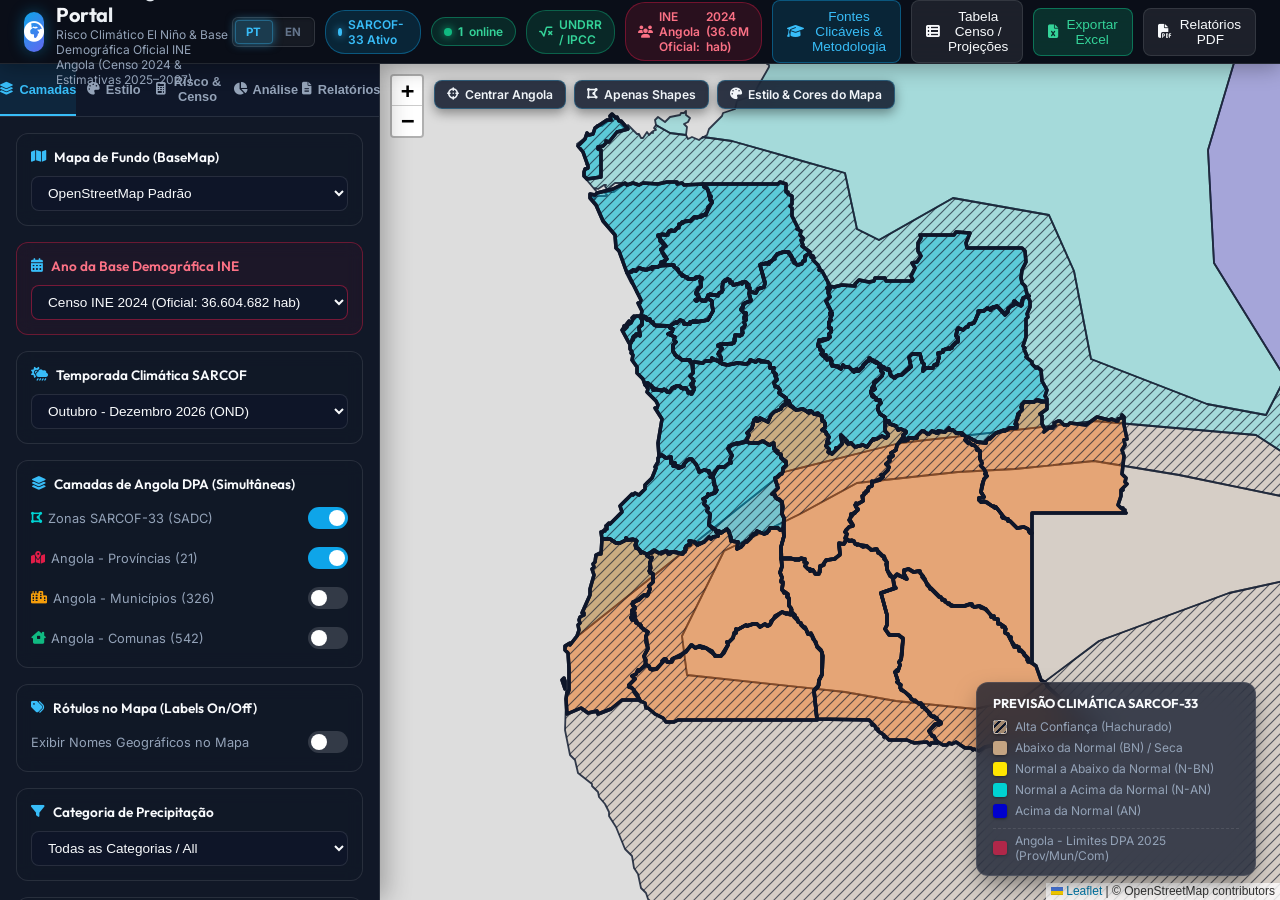
==== commit af565255: "feat: isolate styling controls into dedicated sidebar tab and add visible customizable SARCOF border" ====
--- a/index.html
+++ b/index.html
@@ -18,7 +18,7 @@
   <link rel="stylesheet" href="./vendor/leaflet.css">
   
   <!-- Custom CSS -->
-  <link rel="stylesheet" href="styles.css?v=20260918_v25">
+  <link rel="stylesheet" href="styles.css?v=20260918_v26">
 </head>
 <body>
   <div class="app-container">
@@ -96,6 +96,9 @@
           <button class="tab-btn active" data-tab="tab-layers">
             <i class="fa-solid fa-layer-group"></i> <span data-i18n="tab_layers">Camadas</span>
           </button>
+          <button class="tab-btn" data-tab="tab-style">
+            <i class="fa-solid fa-palette"></i> <span data-i18n="tab_style">Estilo</span>
+          </button>
           <button class="tab-btn" data-tab="tab-censo">
             <i class="fa-solid fa-calculator"></i> <span data-i18n="tab_risk_censo">Risco & Censo</span>
           </button>
@@ -192,32 +195,81 @@
               </div>
             </div>
 
-            <!-- Map Theme & Custom Colors Section -->
-            <div class="control-group map-theme-panel" id="map-theme-panel">
+            <!-- Map Labels On / Off Toggle -->
+            <div class="control-group">
+              <div class="control-title">
+                <i class="fa-solid fa-tags"></i> <span data-i18n="ctrl_map_labels">Rótulos no Mapa (Labels On/Off)</span>
+              </div>
+              <div class="toggle-row">
+                <span class="toggle-label" data-i18n="lbl_show_names">Exibir Nomes Geográficos no Mapa</span>
+                <label class="switch">
+                  <input type="checkbox" id="toggle-labels">
+                  <span class="slider"></span>
+                </label>
+              </div>
+
+            </div>
+
+            <!-- Precipitation Category Filter (Aligned with SARCOF image) -->
+            <div class="control-group">
+              <div class="control-title">
+                <i class="fa-solid fa-filter"></i> <span data-i18n="ctrl_category">Categoria de Precipitação</span>
+              </div>
+              <select id="select-category" class="select-control">
+                <option value="ALL">Todas as Categorias / All</option>
+                <option value="1">🟫 Abaixo da Normal / Seca (BN) — #C4A482</option>
+                <option value="2">🟨 Normal a Abaixo da Normal (N-BN) — #FFE600</option>
+                <option value="3">🟦 Normal a Acima da Normal (N-AN) — #00D2D2</option>
+                <option value="4">🟦 Acima da Normal (AN) — #0000CD</option>
+              </select>
+            </div>
+
+            <!-- Search & High Confidence Toggles -->
+            <div class="control-group">
+              <div class="control-title">
+                <i class="fa-solid fa-magnifying-glass"></i> <span data-i18n="ctrl_search">Pesquisar Região / Município</span>
+              </div>
+              <input type="text" id="input-search" class="input-control" placeholder="Ex: Namacunde, Gambos, Cunene, Huíla..." data-i18n-placeholder="search_placeholder">
+              
+              <div class="toggle-row" style="margin-top: 6px;">
+                <span class="toggle-label" data-i18n="lbl_high_confidence">Sobreposição de Alta Confiança (Hachurado)</span>
+                <label class="switch">
+                  <input type="checkbox" id="toggle-confidence" checked>
+                  <span class="slider"></span>
+                </label>
+              </div>
+            </div>
+
+          </div>
+
+                    <!-- TAB 2: PERSONALIZAÇÃO & ESTILO DO MAPA (DEDICADA) -->
+          <div class="tab-pane" id="tab-style">
+            
+            <div class="control-group map-theme-panel" id="map-theme-panel" style="border-color: rgba(56, 189, 248, 0.4); background: rgba(56, 189, 248, 0.04);">
               <div class="control-title" style="color: #38bdf8; display: flex; justify-content: space-between; align-items: center;">
                 <span><i class="fa-solid fa-palette"></i> <span data-i18n="ctrl_map_style">Estilo & Cores do Mapa</span></span>
                 <button type="button" class="btn-mini-link" id="btn-reset-map-style" title="Restaurar padrão">
-                  <i class="fa-solid fa-rotate-left"></i> Padrão
+                  <i class="fa-solid fa-rotate-left"></i> <span data-i18n="btn_restore_default">Padrão</span>
                 </button>
               </div>
 
-              <!-- Palette Selector -->
+              <!-- Color Palette Selector -->
               <div style="margin-bottom: 10px;">
-                <label class="control-sublabel" data-i18n="lbl_map_palette">Paleta Temática:</label>
+                <label class="control-sublabel" data-i18n="lbl_map_palette">Paleta de Cores:</label>
                 <select id="select-map-palette" class="select-control">
-                  <option value="fews_alert" selected>🚨 FEWS NET / Alerta Seca (Oficial)</option>
+                  <option value="fews_alert" selected>🚨 FEWS NET / Alerta de Seca (Padrão Oficial)</option>
                   <option value="dpa_atlas">🗺️ Atlas DPA (21 Cores Distintas por Província)</option>
-                  <option value="sarcof_classic">🌧️ SARCOF-33 Clássico (Clima SADC)</option>
+                  <option value="sarcof_classic">🌧️ SARCOF-33 Clássico (Zonas Climáticas)</option>
                   <option value="risk_undrr">⚠️ Risco Humanitário (IPC / UNDRR)</option>
-                  <option value="custom">🛠️ Personalizada (Cores Manuais)</option>
+                  <option value="custom">🛠️ Personalizada Livre</option>
                 </select>
               </div>
 
-              <!-- Provincial Style Controls -->
+              <!-- Provincial Borders & Fill Style Controls -->
               <div class="style-subgroup">
                 <div class="style-subgroup-title">
                   <i class="fa-solid fa-map-location-dot" style="color:#e11d48;"></i>
-                  <span data-i18n="lbl_prov_borders">Províncias (Limites Principais)</span>
+                  <span data-i18n="lbl_prov_borders">Províncias de Angola (Limites Externos)</span>
                 </div>
                 <div class="style-controls-grid">
                   <div class="style-field">
@@ -230,9 +282,9 @@
                   <div class="style-field">
                     <label>Espessura Borda:</label>
                     <select id="select-prov-weight" class="select-mini">
-                      <option value="2">2.0px (Fina)</option>
-                      <option value="3.5" selected>3.5px (Forte - Oficial)</option>
-                      <option value="5">5.0px (Muito Forte)</option>
+                      <option value="2">2.0px (Normal)</option>
+                      <option value="3.5" selected>3.5px (Grossa Marcante)</option>
+                      <option value="5">5.0px (Forte)</option>
                     </select>
                   </div>
                   <div class="style-field" id="wrap-prov-fill" style="display:none;">
@@ -256,7 +308,7 @@
               <div class="style-subgroup" style="margin-top: 8px;">
                 <div class="style-subgroup-title">
                   <i class="fa-solid fa-city" style="color:#f59e0b;"></i>
-                  <span data-i18n="lbl_mun_borders">Municípios (Limites Internos)</span>
+                  <span data-i18n="lbl_mun_borders">Municípios de Angola (Limites Internos)</span>
                 </div>
                 <div class="style-controls-grid">
                   <div class="style-field">
@@ -298,15 +350,46 @@
                 </div>
               </div>
 
-              <!-- SADC Underlay Control -->
+              <!-- SADC Regional Layer & SARCOF Borders Control (Novo & Personalizável!) -->
               <div class="style-subgroup" style="margin-top: 8px;">
                 <div class="style-subgroup-title">
                   <i class="fa-solid fa-earth-africa" style="color:#00D2D2;"></i>
-                  <span data-i18n="lbl_sadc_underlay">Camada SADC Regional (Fundo)</span>
+                  <span data-i18n="lbl_sarcof_style">Zonas SARCOF Regional (Bordas & Fundo SADC)</span>
                 </div>
                 <div class="style-controls-grid">
+                  <div class="style-field">
+                    <label data-i18n="lbl_sarcof_border_color">Cor da Borda SARCOF:</label>
+                    <div class="color-input-wrap">
+                      <input type="color" id="picker-sarcof-border" value="#1e293b">
+                      <span class="color-hex" id="lbl-sarcof-border">#1e293b</span>
+                    </div>
+                  </div>
+                  <div class="style-field">
+                    <label data-i18n="lbl_sarcof_border_weight">Espessura da Borda:</label>
+                    <select id="select-sarcof-border-weight" class="select-mini">
+                      <option value="1">1.0px (Discreta)</option>
+                      <option value="1.8" selected>1.8px (Visível Padrão)</option>
+                      <option value="2.5">2.5px (Marcante)</option>
+                      <option value="3.5">3.5px (Grossa)</option>
+                    </select>
+                  </div>
+                  <div class="style-field">
+                    <label data-i18n="lbl_sarcof_border_style">Estilo da Borda:</label>
+                    <select id="select-sarcof-border-style" class="select-mini">
+                      <option value="solid" selected>Sólida</option>
+                      <option value="dashed">Tracejada</option>
+                      <option value="dotted">Pontilhada</option>
+                    </select>
+                  </div>
+                  <div class="style-field">
+                    <label data-i18n="lbl_sarcof_border_opacity">Opacidade da Borda:</label>
+                    <div class="slider-val-wrap">
+                      <input type="range" id="slider-sarcof-border-opacity" min="10" max="100" value="90" class="range-slider">
+                      <span id="lbl-sarcof-border-opacity" class="slider-num">90%</span>
+                    </div>
+                  </div>
                   <div class="style-field" style="grid-column: 1 / -1;">
-                    <label>Opacidade no Fundo (Angola fica por cima):</label>
+                    <label data-i18n="lbl_sarcof_fill_opacity">Opacidade do Preenchimento SADC (Fundo):</label>
                     <div class="slider-val-wrap">
                       <input type="range" id="slider-sadc-opacity" min="5" max="80" value="25" class="range-slider">
                       <span id="lbl-sadc-opacity" class="slider-num">25%</span>
@@ -358,6 +441,22 @@
                 </div>
               </div>
 
+              <!-- Map Labels Density Control -->
+              <div class="style-subgroup" style="margin-top: 8px;">
+                <div class="style-subgroup-title">
+                  <i class="fa-solid fa-tags" style="color:#a855f7;"></i>
+                  <span data-i18n="lbl_labels_config">Rótulos e Nomes Geográficos</span>
+                </div>
+                <div style="margin-top: 6px;">
+                  <label class="control-sublabel" data-i18n="lbl_label_mode">Densidade dos Rótulos (Sem Confusão):</label>
+                  <select id="select-label-density" class="select-control">
+                    <option value="smart" selected>🎯 Inteligente (Províncias no geral; Municípios só com Zoom)</option>
+                    <option value="prov_only">🗺️ Apenas Províncias (Sem Municípios / Máxima Clareza)</option>
+                    <option value="all">📍 Forçar Todos os Nomes (Pode sobrepor no mapa geral)</option>
+                  </select>
+                </div>
+              </div>
+
               <!-- Canvas Background when No Basemap -->
               <div class="style-subgroup" style="margin-top: 8px;">
                 <div class="style-subgroup-title">
@@ -373,62 +472,10 @@
 
             </div>
 
-
-            <!-- Map Labels On / Off Toggle -->
-            <div class="control-group">
-              <div class="control-title">
-                <i class="fa-solid fa-tags"></i> <span data-i18n="ctrl_map_labels">Rótulos no Mapa (Labels On/Off)</span>
-              </div>
-              <div class="toggle-row">
-                <span class="toggle-label" data-i18n="lbl_show_names">Exibir Nomes Geográficos no Mapa</span>
-                <label class="switch">
-                  <input type="checkbox" id="toggle-labels">
-                  <span class="slider"></span>
-                </label>
-              </div>
-              <div style="margin-top: 8px;">
-                <label class="control-sublabel" data-i18n="lbl_label_mode">Densidade dos Rótulos (Sem Confusão):</label>
-                <select id="select-label-density" class="select-control">
-                  <option value="smart" selected>🎯 Inteligente (Províncias no mapa geral; Municípios só com Zoom)</option>
-                  <option value="prov_only">🗺️ Apenas Províncias (Sem Municípios / Máxima Clareza)</option>
-                  <option value="all">📍 Forçar Todos os Nomes (Pode sobrepor no mapa geral)</option>
-                </select>
-              </div>
-            </div>
-
-            <!-- Precipitation Category Filter (Aligned with SARCOF image) -->
-            <div class="control-group">
-              <div class="control-title">
-                <i class="fa-solid fa-filter"></i> <span data-i18n="ctrl_category">Categoria de Precipitação</span>
-              </div>
-              <select id="select-category" class="select-control">
-                <option value="ALL">Todas as Categorias / All</option>
-                <option value="1">🟫 Abaixo da Normal / Seca (BN) — #C4A482</option>
-                <option value="2">🟨 Normal a Abaixo da Normal (N-BN) — #FFE600</option>
-                <option value="3">🟦 Normal a Acima da Normal (N-AN) — #00D2D2</option>
-                <option value="4">🟦 Acima da Normal (AN) — #0000CD</option>
-              </select>
-            </div>
-
-            <!-- Search & High Confidence Toggles -->
-            <div class="control-group">
-              <div class="control-title">
-                <i class="fa-solid fa-magnifying-glass"></i> <span data-i18n="ctrl_search">Pesquisar Região / Município</span>
-              </div>
-              <input type="text" id="input-search" class="input-control" placeholder="Ex: Namacunde, Gambos, Cunene, Huíla..." data-i18n-placeholder="search_placeholder">
-              
-              <div class="toggle-row" style="margin-top: 6px;">
-                <span class="toggle-label" data-i18n="lbl_high_confidence">Sobreposição de Alta Confiança (Hachurado)</span>
-                <label class="switch">
-                  <input type="checkbox" id="toggle-confidence" checked>
-                  <span class="slider"></span>
-                </label>
-              </div>
-            </div>
-
-          </div>
-
-          <!-- TAB 2: EQUAÇÃO DO RISCO & CENSO OFICIAL -->
+          </div>
+
+
+          <!-- TAB 3: EQUAÇÃO DO RISCO & CENSO OFICIAL -->
           <div class="tab-pane" id="tab-censo">
             
             <!-- Official Formula Selector -->
@@ -1587,6 +1634,6 @@
   <!-- SheetJS for Native Excel (.xlsx) Generation -->
   <script src="https://cdn.jsdelivr.net/npm/xlsx@0.18.5/dist/xlsx.full.min.js"></script>
   <!-- Main App Script -->
-  <script src="app.js?v=20260918_v25"></script>
+  <script src="app.js?v=20260918_v26"></script>
 </body>
 </html>
--- a/styles.css
+++ b/styles.css
@@ -236,9 +236,7 @@
   background: rgba(15, 23, 42, 0.8);
 }
 
-.tab-btn {
-  flex: 1;
-  padding: 12px 6px;
+.tab-btn { flex: 1; padding: 10px 4px; min-width: 54px; font-size: 0.74rem;
   background: none;
   border: none;
   color: var(--text-muted);
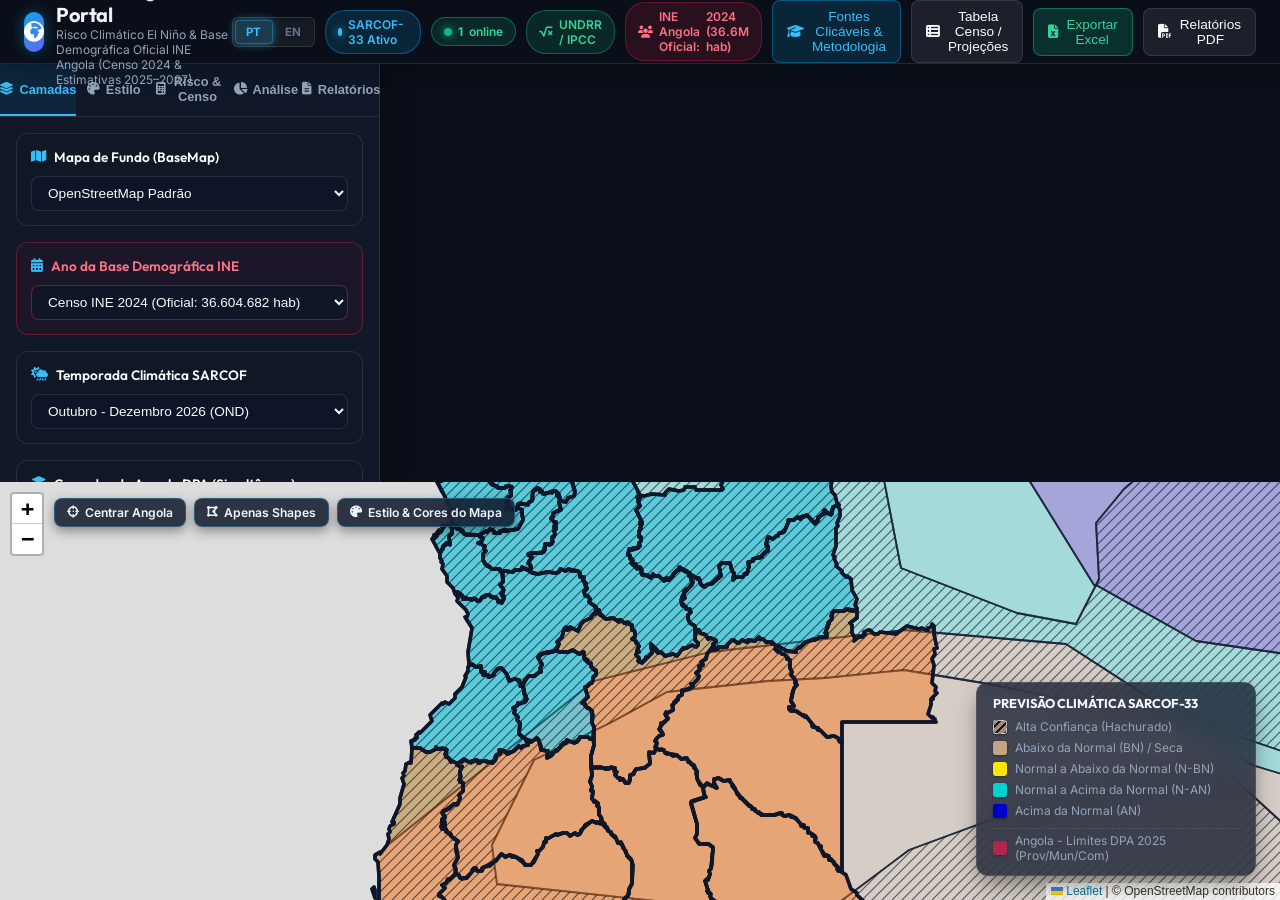
==== commit 7853ed95: "feat: add deep Census 2024 indicators, UN/Jornal de Angola news, and historical drought narrative wi" ====
--- a/index.html
+++ b/index.html
@@ -18,7 +18,7 @@
   <link rel="stylesheet" href="./vendor/leaflet.css">
   
   <!-- Custom CSS -->
-  <link rel="stylesheet" href="styles.css?v=20260918_v26">
+  <link rel="stylesheet" href="styles.css?v=20260918_v27">
 </head>
 <body>
   <div class="app-container">
@@ -579,7 +579,50 @@
 
           </div>
 
+                      <!-- Global Historical Drought Narrative Card -->
+            <div class="chart-card" style="border-color: rgba(56, 189, 248, 0.4); background: rgba(15, 23, 42, 0.85);">
+              <div class="control-title" style="color: #38bdf8;">
+                <i class="fa-solid fa-timeline"></i> Narrativa Histórica das Secas em Angola & Previsão 2026/2027
+              </div>
+              <p style="font-size: 0.72rem; color: #cbd5e1; line-height: 1.5; margin-bottom: 10px;">
+                A análise histórica de 1984 a 2026 demonstra que os episódios do <strong>El Niño</strong> coincidem com quebras severas de precipitação no corredor sul de Angola. O Programa Estruturante do Governo de Angola (PCESSA — Sistema do Cafu e barragens) juntamente com o Censo 2024 e o consenso sazonal SARCOF-33 fundamentam a modelação das respostas preventivas.
+              </p>
+              
+              <div style="display: flex; flex-direction: column; gap: 8px;">
+                <div style="background: rgba(255,255,255,0.03); border-left: 3px solid #f59e0b; padding: 6px 10px; border-radius: 0 6px 6px 0;">
+                  <strong style="font-size: 0.72rem; color: #f59e0b;">• 1997/98 & 2015/16: Super El Niño</strong>
+                  <div style="font-size: 0.68rem; color: #94a3b8;">Défices superiores a 50% de pluviosidade no Cunene, Huíla e Namibe; mais de 1,4 milhões de pessoas afetadas.</div>
+                </div>
+                <div style="background: rgba(255,255,255,0.03); border-left: 3px solid #38bdf8; padding: 6px 10px; border-radius: 0 6px 6px 0;">
+                  <strong style="font-size: 0.72rem; color: #38bdf8;">• 2019–2022: Seca Histórica & Criação do Cafu (PCESSA)</strong>
+                  <div style="font-size: 0.68rem; color: #94a3b8;">A pior estiagem em 38 anos motivou o Canal do Cafu (160 km) para abastecer 235 mil pessoas e 250 mil animais no Cunene.</div>
+                </div>
+                <div style="background: rgba(255,255,255,0.03); border-left: 3px solid #ef4444; padding: 6px 10px; border-radius: 0 6px 6px 0;">
+                  <strong style="font-size: 0.72rem; color: #ef4444;">• 2026/2027: Previsão SARCOF-33 & FEWS NET (Cenário Atual)</strong>
+                  <div style="font-size: 0.68rem; color: #94a3b8;">Sudoeste em Zona 1 (Abaixo do Normal) com alerta IPC Fase 3 Crise no sul, exigindo alocação baseada no Censo 2024.</div>
+                </div>
+              </div>
+
+              <div style="margin-top: 10px; display: flex; flex-wrap: wrap; gap: 6px;">
+                <a href="https://www.jornaldeangola.ao" target="_blank" class="formula-link-btn" style="font-size:0.65rem;">
+                  <i class="fa-solid fa-newspaper"></i> Notícias Jornal de Angola
+                </a>
+                <a href="https://angola.un.org" target="_blank" class="formula-link-btn" style="font-size:0.65rem;">
+                  <i class="fa-solid fa-earth-africa"></i> ONU Angola (DRCT)
+                </a>
+                <a href="https://www.fao.org/angola" target="_blank" class="formula-link-btn" style="font-size:0.65rem;">
+                  <i class="fa-solid fa-seedling"></i> FAO Angola
+                </a>
+                <a href="https://fews.net/southern-africa/angola" target="_blank" class="formula-link-btn" style="font-size:0.65rem;">
+                  <i class="fa-solid fa-chart-line"></i> FEWS NET
+                </a>
+              </div>
+            </div>
+
+          </div>
+
           <!-- TAB 4: DOCUMENTS & PDF MANAGER -->
+
           <div class="tab-pane" id="tab-docs">
             
             <!-- Upload Dropzone -->
@@ -652,67 +695,167 @@
           </div>
         </div>
 
-        <!-- Detailed Region Inspector Card -->
+        <!-- Detailed Region Inspector Card (Organized in 4 Functional Sub-Tabs) -->
         <div class="inspector-card" id="inspector-card">
           <div class="inspector-header">
-            <h3 class="inspector-title" id="insp-name">Região</h3>
-            <button class="btn-close" id="btn-close-inspector">&times;</button>
-          </div>
-          <div class="info-row">
-            <span class="info-label" data-i18n="insp_layer_type">Tipo de Camada:</span>
-            <span class="info-val" id="insp-layer-type">Província</span>
-          </div>
-          <div class="info-row">
-            <span class="info-label" data-i18n="insp_area_ha">Área Oficial DPA (ha):</span>
-            <span class="info-val" id="insp-area-ha" style="color:#38bdf8;">0 ha</span>
-          </div>
-          <div class="info-row">
-            <span class="info-label" data-i18n="insp_area_km2">Área Oficial DPA (km²):</span>
-            <span class="info-val" id="insp-area-km2">0 km²</span>
-          </div>
-          <div class="info-row">
-            <span class="info-label" data-i18n="insp_density">Densidade Demográfica:</span>
-            <span class="info-val" id="insp-density" style="color:#6ee7b7;">0 hab/km²</span>
-          </div>
-          <div class="info-row">
-            <span class="info-label" data-i18n="insp_pop_total">População Total INE:</span>
-            <span class="info-val" id="insp-pop-censo" style="color:#f59e0b;">-</span>
-          </div>
-          <div class="info-row">
-            <span class="info-label" data-i18n="insp_risk_factor">Risco Climático (V):</span>
-            <span class="info-val" id="insp-category">-</span>
-          </div>
-          <div class="info-row">
-            <span class="info-label" data-i18n="insp_pop_affected">Pessoas Afetadas (Est.):</span>
-            <span class="info-val" id="insp-pop-affected" style="color:#ef4444; font-size:0.95rem;">-</span>
-          </div>
-          <div class="info-row">
-            <span class="info-label" data-i18n="insp_families_affected">Famílias Afetadas (5,2/fam):</span>
-            <span class="info-val" id="insp-families-affected" style="color:#fcd34d; font-weight:700;">-</span>
-          </div>
-          
-          <!-- Painel de Indicadores de Condições de Vida & ODS (Censo 2024 INE) -->
-          <div id="insp-ivc-panel" style="background: rgba(15,23,42,0.8); border: 1px solid rgba(56,189,248,0.2); border-radius: 8px; padding: 10px; margin: 8px 0;">
-            <div style="color:#64748b; font-size:0.75rem; text-align:center; padding:4px;" data-i18n="insp_click_prov">Clique numa província para ver os Indicadores ODS do Censo 2024</div>
-          </div>
-
-          <!-- Formula Box -->
-          <div class="calc-box" id="insp-calc-box">
-            <strong id="insp-calc-title" style="color:#38bdf8;">Cálculo Oficial:</strong><br/>
-            <span id="insp-calc-detail">P_afetada = 0 × 1.0 × 0.85</span><br/>
-            <a id="insp-calc-link" href="https://www.undrr.org/terminology/disaster-risk" target="_blank" class="formula-link-btn" style="margin-top:6px;">
-              <i class="fa-solid fa-arrow-up-right-from-square"></i> <span data-i18n="insp_see_un_standard">Ver Padrão Oficial da ONU / FEWS NET</span>
-            </a>
-          </div>
-
-          <div style="display: flex; gap: 8px; margin-top: 12px;">
-            <button class="btn-header" id="btn-view-censo-row" style="flex: 1; justify-content: center; background: rgba(225,29,72,0.2); border-color: rgba(225,29,72,0.5); color: #fb7185;">
+            <div>
+              <h3 class="inspector-title" id="insp-name">Região</h3>
+              <span id="insp-layer-type-badge" class="badge" style="background: rgba(56,189,248,0.15); color: #38bdf8; font-size: 0.68rem; padding: 2px 6px;">Província (DPA 2025)</span>
+            </div>
+            <button class="btn-close" id="btn-close-inspector" aria-label="Fechar">&times;</button>
+          </div>
+
+          <!-- Inspector Internal Sub-Tabs Navigation -->
+          <div class="insp-tabs-bar">
+            <button type="button" class="insp-tab-btn active" data-insptab="censo">
+              <i class="fa-solid fa-users"></i> <span data-i18n="insptab_censo">Censo INE</span>
+            </button>
+            <button type="button" class="insp-tab-btn" data-insptab="risco">
+              <i class="fa-solid fa-triangle-exclamation"></i> <span data-i18n="insptab_risco">Risco Climático</span>
+            </button>
+            <button type="button" class="insp-tab-btn" data-insptab="noticias">
+              <i class="fa-solid fa-newspaper"></i> <span data-i18n="insptab_noticias">Notícias & ONU</span>
+            </button>
+            <button type="button" class="insp-tab-btn" data-insptab="historico">
+              <i class="fa-solid fa-timeline"></i> <span data-i18n="insptab_historico">Narrativa</span>
+            </button>
+          </div>
+
+          <!-- TAB CONTENT 1: CENSO INE OFICIAL (Demografia, Género, Habitação, Agregados) -->
+          <div class="insp-pane active" id="insp-pane-censo">
+            
+            <div class="info-row">
+              <span class="info-label" data-i18n="insp_pop_total">População Total:</span>
+              <span class="info-val" id="insp-pop-censo" style="color:#f59e0b; font-weight:700;">-</span>
+            </div>
+
+            <div class="info-row">
+              <span class="info-label">Densidade & Área:</span>
+              <span class="info-val" id="insp-density-area" style="color:#38bdf8;">-</span>
+            </div>
+
+            <!-- Género Split Bar -->
+            <div class="split-bar-container" style="margin-top: 8px;">
+              <div class="split-bar-labels">
+                <span><i class="fa-solid fa-mars" style="color:#38bdf8;"></i> Homens: <strong id="insp-gender-men">-</strong></span>
+                <span><i class="fa-solid fa-venus" style="color:#f472b6;"></i> Mulheres: <strong id="insp-gender-women">-</strong></span>
+              </div>
+              <div class="split-bar">
+                <div id="insp-gender-men-bar" class="split-bar-segment" style="background:#38bdf8; width:49%;"></div>
+                <div id="insp-gender-women-bar" class="split-bar-segment" style="background:#f472b6; width:51%;"></div>
+              </div>
+            </div>
+
+            <!-- Urbana vs Rural Split Bar -->
+            <div class="split-bar-container">
+              <div class="split-bar-labels">
+                <span><i class="fa-solid fa-city" style="color:#a78bfa;"></i> Urbana: <strong id="insp-urban-val">-</strong></span>
+                <span><i class="fa-solid fa-wheat-awn" style="color:#34d399;"></i> Rural: <strong id="insp-rural-val">-</strong></span>
+              </div>
+              <div class="split-bar">
+                <div id="insp-urban-bar" class="split-bar-segment" style="background:#a78bfa; width:65%;"></div>
+                <div id="insp-rural-bar" class="split-bar-segment" style="background:#34d399; width:35%;"></div>
+              </div>
+            </div>
+
+            <!-- Detailed Census Metrics Grid -->
+            <div class="insp-metrics-grid">
+              <div class="insp-metric-card">
+                <div class="insp-metric-title"><i class="fa-solid fa-people-roof" style="color:#38bdf8;"></i> Famílias (INE)</div>
+                <div class="insp-metric-value" id="insp-agg-total">-</div>
+                <div style="font-size:0.62rem; color:#94a3b8;">Média oficial: 5,2 hab/fam</div>
+              </div>
+              <div class="insp-metric-card">
+                <div class="insp-metric-title"><i class="fa-solid fa-graduation-cap" style="color:#34d399;"></i> Alfabetização</div>
+                <div class="insp-metric-value" id="insp-literacy-rate">-</div>
+                <div style="font-size:0.62rem; color:#94a3b8;" id="insp-literacy-detail">Homens: - | Mulheres: -</div>
+              </div>
+              <div class="insp-metric-card">
+                <div class="insp-metric-title"><i class="fa-solid fa-children" style="color:#f59e0b;"></i> Crianças (0-14)</div>
+                <div class="insp-metric-value" id="insp-age-children">-</div>
+                <div style="font-size:0.62rem; color:#94a3b8;" id="insp-age-detail">Ativos: - | Idosos: -</div>
+              </div>
+              <div class="insp-metric-card">
+                <div class="insp-metric-title"><i class="fa-solid fa-faucet-drip" style="color:#00D2D2;"></i> Água Canalizada</div>
+                <div class="insp-metric-value" id="insp-water-piped">-</div>
+                <div style="font-size:0.62rem; color:#94a3b8;" id="insp-water-detail">Sem acesso seguro: -</div>
+              </div>
+            </div>
+
+            <!-- INE Census Link Banner -->
+            <div style="margin-top: 8px; background: rgba(15,23,42,0.7); border: 1px solid rgba(56,189,248,0.25); border-radius: 6px; padding: 6px 10px; display: flex; justify-content: space-between; align-items: center;">
+              <span style="font-size:0.68rem; color:#94a3b8;">Fonte Oficial: <strong>INE Angola (Censo 2024 & DPA)</strong></span>
+              <a href="https://www.ine.gov.ao" target="_blank" rel="noopener" style="font-size:0.68rem; color:#38bdf8; text-decoration:none; font-weight:700;">
+                ine.gov.ao ↗
+              </a>
+            </div>
+
+          </div>
+
+          <!-- TAB CONTENT 2: RISCO CLIMÁTICO, FIES & ODS -->
+          <div class="insp-pane" id="insp-pane-risco">
+            <div class="info-row">
+              <span class="info-label" data-i18n="insp_risk_factor">Risco SARCOF-33:</span>
+              <span class="info-val" id="insp-category">-</span>
+            </div>
+            <div class="info-row">
+              <span class="info-label" data-i18n="insp_pop_affected">Pessoas Afetadas:</span>
+              <span class="info-val" id="insp-pop-affected" style="color:#ef4444; font-size:0.95rem; font-weight:700;">-</span>
+            </div>
+            <div class="info-row">
+              <span class="info-label" data-i18n="insp_families_affected">Famílias Afetadas:</span>
+              <span class="info-val" id="insp-families-affected" style="color:#fcd34d; font-weight:700;">-</span>
+            </div>
+
+            <!-- Painel de Indicadores de Condições de Vida & ODS (Censo 2024 INE) -->
+            <div id="insp-ivc-panel" style="background: rgba(15,23,42,0.8); border: 1px solid rgba(56,189,248,0.2); border-radius: 8px; padding: 8px; margin: 8px 0;">
+              <!-- Preenchido via app.js -->
+            </div>
+
+            <!-- Formula Box -->
+            <div class="calc-box" id="insp-calc-box">
+              <strong id="insp-calc-title" style="color:#38bdf8;">Cálculo Oficial:</strong><br/>
+              <span id="insp-calc-detail">P_afetada = 0 × 1.0 × 0.85</span><br/>
+              <a id="insp-calc-link" href="https://www.undrr.org/terminology/disaster-risk" target="_blank" class="formula-link-btn" style="margin-top:6px;">
+                <i class="fa-solid fa-arrow-up-right-from-square"></i> <span data-i18n="insp_see_un_standard">Ver Padrão Oficial da ONU / FEWS NET</span>
+              </a>
+            </div>
+          </div>
+
+          <!-- TAB CONTENT 3: NOTÍCIAS OFICIAIS & BOLETINS ONU -->
+          <div class="insp-pane" id="insp-pane-noticias">
+            <div style="font-size:0.68rem; color:#94a3b8; margin-bottom:8px; line-height:1.4;">
+              Notícias oficiais do <strong>Jornal de Angola</strong> e comunicados das agências da <strong>ONU em Angola (FAO, UNICEF, PAM, FEWS NET)</strong> relevantes para esta região:
+            </div>
+            <div id="insp-news-list-container">
+              <!-- Gerado dinamicamente com base na província selecionada -->
+            </div>
+          </div>
+
+          <!-- TAB CONTENT 4: NARRATIVA HISTÓRICA DA SECA & PREVISÃO -->
+          <div class="insp-pane" id="insp-pane-historico">
+            <div style="font-size:0.68rem; color:#cbd5e1; margin-bottom:8px; line-height:1.45; background: rgba(56,189,248,0.06); border: 1px solid rgba(56,189,248,0.2); border-radius: 6px; padding: 8px;">
+              <strong style="color:#38bdf8;"><i class="fa-solid fa-book-bookmark"></i> Contexto Histórico & Resiliência:</strong>
+              <p id="insp-narrative-summary" style="margin:4px 0 0 0; font-size:0.68rem; color:#94a3b8; line-height:1.4;">
+                Carregando contexto histórico...
+              </p>
+            </div>
+
+            <div class="insp-timeline" id="insp-timeline-container">
+              <!-- Gerado dinamicamente -->
+            </div>
+          </div>
+
+          <!-- Rodapé de Ações do Inspetor -->
+          <div style="display: flex; gap: 6px; margin-top: 10px; padding-top: 8px; border-top: 1px solid rgba(255,255,255,0.08);">
+            <button type="button" class="btn-header" id="btn-view-censo-row" style="flex: 1; justify-content: center; padding: 6px; font-size: 0.75rem; background: rgba(225,29,72,0.15); border-color: rgba(225,29,72,0.4); color: #fb7185;">
               <i class="fa-solid fa-table-list"></i> <span data-i18n="btn_censo_table">Tabela Censo</span>
             </button>
-            <button class="btn-header" id="btn-view-region-pdf" style="flex: 1; justify-content: center;">
+            <button type="button" class="btn-header" id="btn-view-region-pdf" style="flex: 1; justify-content: center; padding: 6px; font-size: 0.75rem;">
               <i class="fa-solid fa-file-pdf"></i> <span data-i18n="btn_pdf_sarcof">PDF SARCOF</span>
             </button>
           </div>
+
         </div>
 
       </main>
@@ -1634,6 +1777,6 @@
   <!-- SheetJS for Native Excel (.xlsx) Generation -->
   <script src="https://cdn.jsdelivr.net/npm/xlsx@0.18.5/dist/xlsx.full.min.js"></script>
   <!-- Main App Script -->
-  <script src="app.js?v=20260918_v26"></script>
+  <script src="app.js?v=20260918_v27"></script>
 </body>
 </html>
--- a/styles.css
+++ b/styles.css
@@ -424,10 +424,12 @@
 
 /* Inspector Card */
 .inspector-card {
-  position: absolute; top: 24px; right: 24px; width: 360px;
-  background: var(--bg-glass); backdrop-filter: blur(16px);
-  border: 1px solid var(--border-color); border-radius: var(--radius-md);
-  padding: 16px; z-index: 850; box-shadow: var(--shadow-main); display: none;
+  position: absolute; top: 20px; right: 20px; width: 440px; max-width: calc(100vw - 40px);
+  max-height: calc(100vh - 40px);
+  background: rgba(15, 23, 42, 0.94); backdrop-filter: blur(20px);
+  border: 1px solid rgba(56, 189, 248, 0.35); border-radius: var(--radius-md);
+  padding: 14px; z-index: 850; box-shadow: 0 10px 35px rgba(0, 0, 0, 0.6);
+  display: none; flex-direction: column; overflow-y: auto;
 }
 .inspector-card.active { display: block; animation: fadeIn 0.3s ease; }
 
@@ -1739,3 +1741,218 @@
   box-shadow: 0 4px 12px rgba(0, 0, 0, 0.5) !important;
   pointer-events: none !important;
 }
+
+
+/* ==========================================================================
+   Inspector Card Sub-Tabs, Demographics, News & Historical Timeline
+   ========================================================================== */
+
+.insp-tabs-bar {
+  display: flex;
+  gap: 4px;
+  background: rgba(11, 15, 25, 0.75);
+  border: 1px solid rgba(255, 255, 255, 0.1);
+  border-radius: 8px;
+  padding: 3px;
+  margin: 10px 0;
+}
+
+.insp-tab-btn {
+  flex: 1;
+  background: transparent;
+  border: none;
+  color: #94a3b8;
+  font-size: 0.70rem;
+  font-weight: 600;
+  padding: 6px 2px;
+  border-radius: 6px;
+  cursor: pointer;
+  transition: all 0.2s ease;
+  display: flex;
+  align-items: center;
+  justify-content: center;
+  gap: 4px;
+  white-space: nowrap;
+}
+
+.insp-tab-btn:hover {
+  color: #f8fafc;
+  background: rgba(255, 255, 255, 0.05);
+}
+
+.insp-tab-btn.active {
+  background: #38bdf8;
+  color: #0b0f19;
+  font-weight: 700;
+  box-shadow: 0 2px 8px rgba(56, 189, 248, 0.4);
+}
+
+.insp-pane {
+  display: none;
+  animation: fadeIn 0.25s ease;
+}
+
+.insp-pane.active {
+  display: block;
+}
+
+/* Bi-color Split Distribution Bar (Male/Female, Urban/Rural) */
+.split-bar-container {
+  margin: 6px 0 10px 0;
+}
+.split-bar-labels {
+  display: flex;
+  justify-content: space-between;
+  font-size: 0.70rem;
+  margin-bottom: 3px;
+  color: #cbd5e1;
+}
+.split-bar {
+  height: 8px;
+  background: rgba(255, 255, 255, 0.08);
+  border-radius: 4px;
+  overflow: hidden;
+  display: flex;
+}
+.split-bar-segment {
+  height: 100%;
+  transition: width 0.4s ease;
+}
+
+/* Metric Small Cards Grid */
+.insp-metrics-grid {
+  display: grid;
+  grid-template-columns: 1fr 1fr;
+  gap: 6px;
+  margin: 8px 0;
+}
+.insp-metric-card {
+  background: rgba(255, 255, 255, 0.03);
+  border: 1px solid rgba(255, 255, 255, 0.07);
+  border-radius: 6px;
+  padding: 6px 8px;
+}
+.insp-metric-title {
+  font-size: 0.65rem;
+  color: #94a3b8;
+  text-transform: uppercase;
+  font-weight: 600;
+  margin-bottom: 2px;
+}
+.insp-metric-value {
+  font-size: 0.85rem;
+  font-weight: 700;
+  color: #f8fafc;
+}
+
+/* News Cards */
+.insp-news-card {
+  background: rgba(255, 255, 255, 0.03);
+  border: 1px solid rgba(255, 255, 255, 0.08);
+  border-radius: 8px;
+  padding: 10px;
+  margin-bottom: 8px;
+  transition: all 0.2s ease;
+}
+.insp-news-card:hover {
+  border-color: rgba(56, 189, 248, 0.35);
+  background: rgba(56, 189, 248, 0.04);
+}
+.insp-news-header {
+  display: flex;
+  justify-content: space-between;
+  align-items: center;
+  margin-bottom: 4px;
+}
+.insp-news-source {
+  font-size: 0.65rem;
+  font-weight: 700;
+  text-transform: uppercase;
+  letter-spacing: 0.3px;
+  color: #38bdf8;
+  background: rgba(56, 189, 248, 0.12);
+  padding: 2px 6px;
+  border-radius: 4px;
+}
+.insp-news-date {
+  font-size: 0.65rem;
+  color: #64748b;
+}
+.insp-news-title {
+  font-size: 0.78rem;
+  font-weight: 700;
+  color: #f8fafc;
+  margin-bottom: 4px;
+  line-height: 1.35;
+}
+.insp-news-desc {
+  font-size: 0.70rem;
+  color: #94a3b8;
+  line-height: 1.4;
+  margin-bottom: 6px;
+}
+.insp-news-link {
+  display: inline-flex;
+  align-items: center;
+  gap: 4px;
+  font-size: 0.68rem;
+  color: #38bdf8;
+  text-decoration: none;
+  font-weight: 600;
+}
+.insp-news-link:hover {
+  text-decoration: underline;
+  color: #7dd3fc;
+}
+
+/* Timeline */
+.insp-timeline {
+  position: relative;
+  padding-left: 18px;
+  margin-top: 8px;
+}
+.insp-timeline::before {
+  content: '';
+  position: absolute;
+  top: 4px;
+  bottom: 4px;
+  left: 5px;
+  width: 2px;
+  background: rgba(56, 189, 248, 0.3);
+}
+.insp-timeline-item {
+  position: relative;
+  margin-bottom: 12px;
+}
+.insp-timeline-dot {
+  position: absolute;
+  left: -18px;
+  top: 3px;
+  width: 10px;
+  height: 10px;
+  border-radius: 50%;
+  background: #38bdf8;
+  border: 2px solid #0f172a;
+}
+.insp-timeline-year {
+  font-size: 0.72rem;
+  font-weight: 800;
+  color: #38bdf8;
+}
+.insp-timeline-title {
+  font-size: 0.76rem;
+  font-weight: 700;
+  color: #f8fafc;
+  margin: 1px 0 3px 0;
+}
+.insp-timeline-text {
+  font-size: 0.68rem;
+  color: #94a3b8;
+  line-height: 1.35;
+}
+.insp-timeline-links {
+  margin-top: 4px;
+  display: flex;
+  flex-wrap: wrap;
+  gap: 4px;
+}
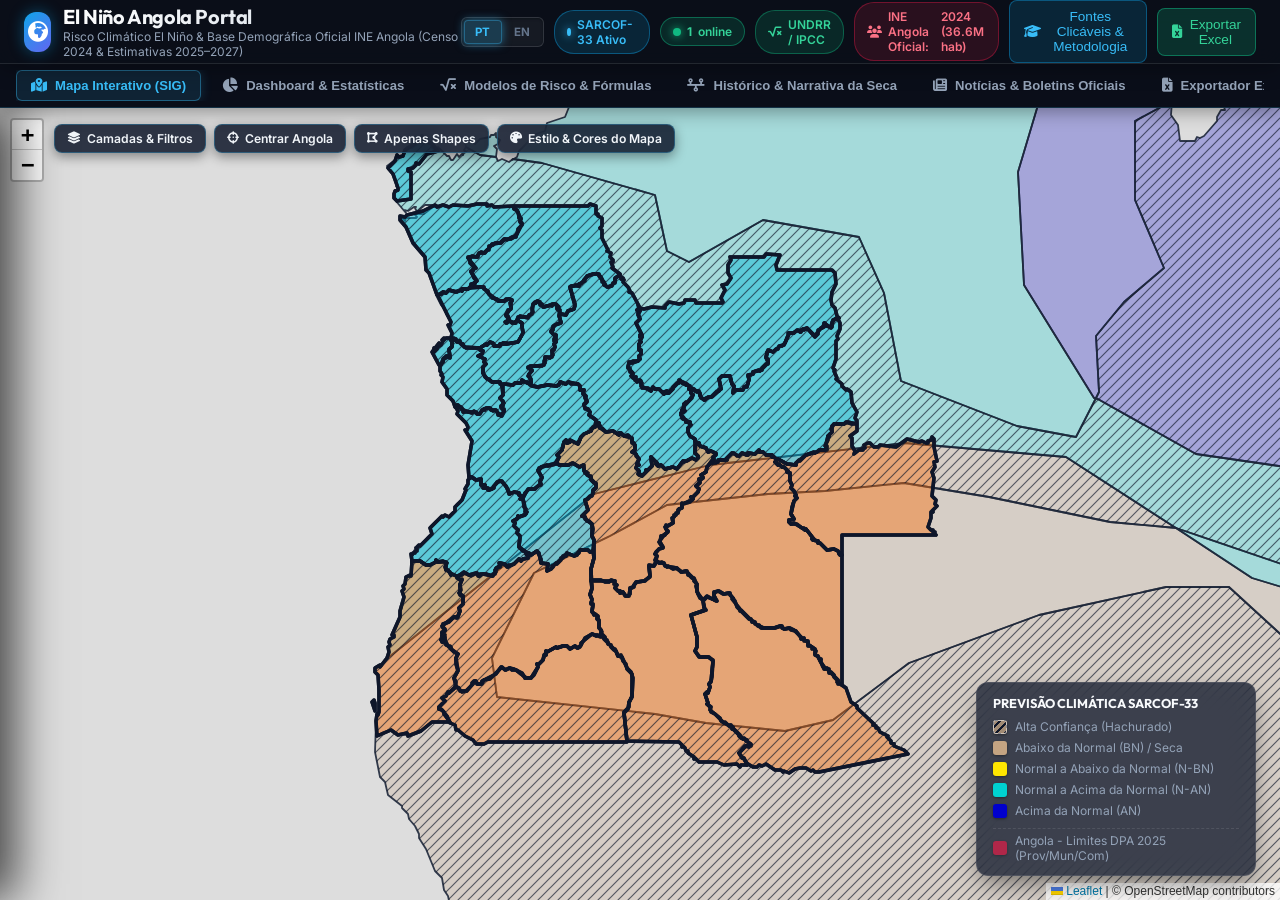
==== commit 62177d3d: "feat: transform platform layout with top horizontal navigation bar, full-width 100% map view with sl" ====
--- a/index.html
+++ b/index.html
@@ -18,7 +18,7 @@
   <link rel="stylesheet" href="./vendor/leaflet.css">
   
   <!-- Custom CSS -->
-  <link rel="stylesheet" href="styles.css?v=20260918_v27">
+  <link rel="stylesheet" href="styles.css?v=20260918_v28">
 </head>
 <body>
   <div class="app-container">
@@ -82,7 +82,42 @@
           <span data-i18n="btn_reports_pdf">Relatórios PDF</span>
         </button>
       </div>
-    </header>
+        </header>
+
+    <!-- Top Horizontal Navigation Menu Bar -->
+    <nav class="top-nav-bar" id="top-nav-bar">
+      <div class="top-nav-container">
+        <button type="button" class="top-nav-btn active" data-view="view-map" id="nav-btn-map">
+          <i class="fa-solid fa-map-location-dot"></i>
+          <span data-i18n="nav_map">Mapa Interativo (SIG)</span>
+        </button>
+        <button type="button" class="top-nav-btn" data-view="view-dashboard" id="nav-btn-dashboard">
+          <i class="fa-solid fa-chart-pie"></i>
+          <span data-i18n="nav_dashboard">Dashboard & Estatísticas</span>
+        </button>
+        <button type="button" class="top-nav-btn" data-view="view-formulas" id="nav-btn-formulas">
+          <i class="fa-solid fa-square-root-variable"></i>
+          <span data-i18n="nav_formulas">Modelos de Risco & Fórmulas</span>
+        </button>
+        <button type="button" class="top-nav-btn" data-view="view-narrative" id="nav-btn-narrative">
+          <i class="fa-solid fa-timeline"></i>
+          <span data-i18n="nav_narrative">Histórico & Narrativa da Seca</span>
+        </button>
+        <button type="button" class="top-nav-btn" data-view="view-news" id="nav-btn-news">
+          <i class="fa-solid fa-newspaper"></i>
+          <span data-i18n="nav_news">Notícias & Boletins Oficiais</span>
+        </button>
+        <button type="button" class="top-nav-btn" data-view="view-export" id="nav-btn-export">
+          <i class="fa-solid fa-file-excel"></i>
+          <span data-i18n="nav_export">Exportador Excel</span>
+        </button>
+        <button type="button" class="top-nav-btn" data-view="view-docs" id="nav-btn-docs">
+          <i class="fa-solid fa-book-bookmark"></i>
+          <span data-i18n="nav_docs">Biblioteca de Relatórios</span>
+        </button>
+      </div>
+    </nav>
+
 
     <!-- Main Workspace -->
     <div class="main-workspace">
@@ -91,7 +126,9 @@
       <div class="mobile-overlay" id="mobile-overlay"></div>
 
       <!-- Sidebar Control Panel -->
-      <aside class="sidebar" id="sidebar">
+      <!-- VIEW 1: MAPA INTERATIVO SIG (100% LARGURA) -->
+      <section class="app-view active" id="view-map">
+        <aside class="sidebar" id="sidebar">
         <div class="sidebar-tabs">
           <button class="tab-btn active" data-tab="tab-layers">
             <i class="fa-solid fa-layer-group"></i> <span data-i18n="tab_layers">Camadas</span>
@@ -577,9 +614,8 @@
               </div>
             </div>
 
-          </div>
-
-                      <!-- Global Historical Drought Narrative Card -->
+            <!-- Global Historical Drought Narrative Card -->
+
             <div class="chart-card" style="border-color: rgba(56, 189, 248, 0.4); background: rgba(15, 23, 42, 0.85);">
               <div class="control-title" style="color: #38bdf8;">
                 <i class="fa-solid fa-timeline"></i> Narrativa Histórica das Secas em Angola & Previsão 2026/2027
@@ -651,7 +687,11 @@
 
         <!-- Floating Map Quick Action Toolbar -->
         <div class="map-floating-toolbar" id="map-floating-toolbar">
-          <button type="button" class="map-float-btn" id="btn-center-angola" title="Centrar Mapa em Angola">
+          <button type="button" class="map-float-btn map-float-btn-primary" id="btn-toggle-layers-drawer" title="Abrir Camadas e Filtros">
+            <i class="fa-solid fa-layer-group"></i> <span data-i18n="btn_drawer_layers">Camadas & Filtros</span>
+          </button>
+          <button type="button" class="map-float-btn" id="btn-center-angola"
+ title="Centrar Mapa em Angola">
             <i class="fa-solid fa-crosshairs"></i> <span data-i18n="btn_center_angola">Centrar Angola</span>
           </button>
           <button type="button" class="map-float-btn" id="btn-toggle-shapes" title="Alternar Mapa Base / Modo Apenas Shapes">
@@ -858,7 +898,408 @@
 
         </div>
 
-      </main>
+            </main>
+      </section>
+
+      <!-- VIEW 2: DASHBOARD & ESTATÃSTICAS NACIONAIS -->
+      <section class="app-view" id="view-dashboard">
+        <div class="view-container">
+          <div class="view-header">
+            <div class="view-header-main">
+              <h2 class="view-title"><i class="fa-solid fa-chart-pie" style="color:#38bdf8;"></i> <span data-i18n="dash_title">Dashboard Demográfico & Monitor de Risco El NiÃ±o</span></h2>
+              <p class="view-subtitle" data-i18n="dash_subtitle">Resultados Oficiais do Censo 2024 (INE Angola), Projeções 2025–2027 e Cruzamento Espacial com SARCOF-33</p>
+            </div>
+            <div class="view-header-actions">
+              <div class="dash-year-selector">
+                <span style="font-size:0.8rem; font-weight:600; color:#94a3b8;"><i class="fa-regular fa-calendar"></i> Ano de Referência:</span>
+                <div class="btn-group-pill" id="dash-year-pills">
+                  <button class="pill-btn active" data-year="2024">2024 (Censo)</button>
+                  <button class="pill-btn" data-year="2025">2025</button>
+                  <button class="pill-btn" data-year="2026">2026</button>
+                  <button class="pill-btn" data-year="2027">2027</button>
+                </div>
+              </div>
+            </div>
+          </div>
+
+          <!-- National Key Indicators Grid -->
+          <div class="dash-kpi-grid">
+            <div class="dash-kpi-card kpi-pop">
+              <div class="kpi-icon"><i class="fa-solid fa-users"></i></div>
+              <div class="kpi-body">
+                <span class="kpi-label" data-i18n="dash_kpi_pop">População Nacional (INE)</span>
+                <h3 class="kpi-value" id="dash-kpi-total-pop">36.604.598</h3>
+                <span class="kpi-subtext" id="dash-kpi-growth"><i class="fa-solid fa-arrow-trend-up"></i> +3,4% crescimento anual est.</span>
+              </div>
+            </div>
+
+            <div class="dash-kpi-card kpi-risk">
+              <div class="kpi-icon"><i class="fa-solid fa-triangle-exclamation"></i></div>
+              <div class="kpi-body">
+                <span class="kpi-label" data-i18n="dash_kpi_at_risk">População em Risco Alto/Crítico</span>
+                <h3 class="kpi-value" id="dash-kpi-risk-pop" style="color:#f43f5e;">12.450.200</h3>
+                <span class="kpi-subtext" id="dash-kpi-risk-pct"><i class="fa-solid fa-cloud-sun-rain"></i> Zonas 1 e 2 SARCOF (Corredor Sul/Sudoeste)</span>
+              </div>
+            </div>
+
+            <div class="dash-kpi-card kpi-water">
+              <div class="kpi-icon"><i class="fa-solid fa-faucet-drip"></i></div>
+              <div class="kpi-body">
+                <span class="kpi-label" data-i18n="dash_kpi_water">Sem Acesso a Água Potável</span>
+                <h3 class="kpi-value" id="dash-kpi-water-pct" style="color:#38bdf8;">46,8%</h3>
+                <span class="kpi-subtext">Média nacional Censo INE (ODS 6.1)</span>
+              </div>
+            </div>
+
+            <div class="dash-kpi-card kpi-fies">
+              <div class="kpi-icon"><i class="fa-solid fa-wheat-awn-circle-exclamation"></i></div>
+              <div class="kpi-body">
+                <span class="kpi-label" data-i18n="dash_kpi_fies">Insegurança Alimentar FIES</span>
+                <h3 class="kpi-value" id="dash-kpi-fies-pct" style="color:#fbbf24;">24,3%</h3>
+                <span class="kpi-subtext">Agregados familiares em carência alimentar severa</span>
+              </div>
+            </div>
+          </div>
+
+          <!-- Demographic Breakdown Quick Bar -->
+          <div class="dash-demog-row">
+            <div class="demog-box">
+              <div class="demog-box-header">
+                <span><i class="fa-solid fa-venus-mars" style="color:#ec4899;"></i> Estrutura por Género</span>
+                <strong id="dash-gender-ratio">49,4% H / 50,6% M</strong>
+              </div>
+              <div class="demog-bar">
+                <div class="demog-bar-seg" style="background:#38bdf8; width:49.4%;" title="Homens: 49.4%"></div>
+                <div class="demog-bar-seg" style="background:#ec4899; width:50.6%;" title="Mulheres: 50.6%"></div>
+              </div>
+            </div>
+
+            <div class="demog-box">
+              <div class="demog-box-header">
+                <span><i class="fa-solid fa-city" style="color:#a855f7;"></i> Distribuição Urbana vs Rural</span>
+                <strong id="dash-urban-ratio">67,4% Urb / 32,6% Rur</strong>
+              </div>
+              <div class="demog-bar">
+                <div class="demog-bar-seg" style="background:#a855f7; width:67.4%;" title="Urbana: 67.4%"></div>
+                <div class="demog-bar-seg" style="background:#10b981; width:32.6%;" title="Rural: 32.6%"></div>
+              </div>
+            </div>
+
+            <div class="demog-box">
+              <div class="demog-box-header">
+                <span><i class="fa-solid fa-child" style="color:#f59e0b;"></i> Faixa Etária Vulnerável (0–14 anos)</span>
+                <strong id="dash-children-ratio">47,0% Crianças</strong>
+              </div>
+              <div class="demog-bar">
+                <div class="demog-bar-seg" style="background:#f59e0b; width:47%;" title="Crianças 0-14: 47%"></div>
+                <div class="demog-bar-seg" style="background:#64748b; width:53%;" title="15+ anos: 53%"></div>
+              </div>
+            </div>
+          </div>
+
+          <!-- Charts Row -->
+          <div class="dash-charts-grid">
+            <div class="dash-chart-card">
+              <div class="chart-header">
+                <h4><i class="fa-solid fa-chart-column" style="color:#38bdf8;"></i> População por Província & Nível de Risco El NiÃ±o</h4>
+                <span class="badge" style="background:rgba(56,189,248,0.15); color:#38bdf8;">21 Províncias (DPA 2025)</span>
+              </div>
+              <div class="chart-canvas-wrapper" style="height:360px;">
+                <canvas id="chart-dash-provinces"></canvas>
+              </div>
+            </div>
+
+            <div class="dash-chart-card">
+              <div class="chart-header">
+                <h4><i class="fa-solid fa-chart-radar" style="color:#10b981;"></i> Vulnerabilidade Hídrica & Alimentar por Província</h4>
+                <span class="badge" style="background:rgba(16,185,129,0.15); color:#34d399;">ODS 2.1 & ODS 6.1</span>
+              </div>
+              <div class="chart-canvas-wrapper" style="height:360px;">
+                <canvas id="chart-dash-vulnerability"></canvas>
+              </div>
+            </div>
+          </div>
+
+          <!-- Provincial Ranking & Vulnerability Table -->
+          <div class="dash-table-card">
+            <div class="table-card-header">
+              <div class="table-card-title">
+                <h4><i class="fa-solid fa-table-list" style="color:#38bdf8;"></i> Matriz Provincial de Exposição e Risco El NiÃ±o (21 Províncias)</h4>
+                <p>Tabela comparativa com cruzamento de dados demográficos oficiais INE e indicadores de risco climático</p>
+              </div>
+              <div class="table-card-actions">
+                <input type="text" id="input-dash-prov-search" class="dash-search-input" placeholder="ð Filtrar província...">
+                <button type="button" class="btn-primary-mini" id="btn-dash-export-excel"><i class="fa-solid fa-file-excel"></i> Exportar</button>
+              </div>
+            </div>
+            <div class="table-responsive">
+              <table class="dash-data-table" id="table-dash-provinces">
+                <thead>
+                  <tr>
+                    <th>Província</th>
+                    <th>Capital</th>
+                    <th>Pop. Censo 2024</th>
+                    <th>Projeção 2026</th>
+                    <th>Zona SARCOF-33</th>
+                    <th>Score Risco</th>
+                    <th>Sem Água (%)</th>
+                    <th>FIES Severa (%)</th>
+                    <th>Ação</th>
+                  </tr>
+                </thead>
+                <tbody id="tbody-dash-provinces">
+                  <!-- Populated dynamically via JS -->
+                </tbody>
+              </table>
+            </div>
+          </div>
+
+        </div>
+      </section>
+
+      <!-- VIEW 3: MODELOS DE RISCO & FÓRMULAS OFICIAIS -->
+      <section class="app-view" id="view-formulas">
+        <div class="view-container">
+          <div class="view-header">
+            <div class="view-header-main">
+              <h2 class="view-title"><i class="fa-solid fa-square-root-variable" style="color:#34d399;"></i> <span data-i18n="form_title">Modelos Metodológicos de Risco & Laboratório de Equações</span></h2>
+              <p class="view-subtitle" data-i18n="form_subtitle">Quadro Teórico e Formulações Oficiais das Nações Unidas (UNDRR/IPCC), IPC/FEWS NET e FAO/PAM para Seca e El NiÃ±o</p>
+            </div>
+          </div>
+
+          <!-- Methodological Frameworks Cards Grid -->
+          <div class="formulas-grid">
+            
+            <!-- Card 1: UNDRR / IPCC -->
+            <div class="formula-card active" id="card-formula-undrr">
+              <div class="formula-badge"><i class="fa-solid fa-landmark"></i> Padrão Internacional Oficial</div>
+              <h3 class="formula-name">1. Quadro de Sendai (UNDRR / IPCC WGII)</h3>
+              <p class="formula-desc">Base do Relatório de Avaliação Global sobre Redução do Risco de Desastres (GAR). O risco é determinado pela interação entre a Ameaça (perigo físico), a Exposição de vidas e bens, e a Vulnerabilidade, moderado pela Capacidade de Adaptação local.</p>
+              <div class="formula-math-box">
+                <div class="math-expression">
+                  Risco = [ Perigo Ã (Exposição Â· w_e + Vulnerabilidade Â· w_v) ] / (Capacidade Â· w_c)
+                </div>
+              </div>
+              <div class="formula-params-list">
+                <div class="param-row"><span><strong>Perigo (H):</strong> Zona Climática SARCOF (BN=5, N-BN=3.5, N-AN=2, AN=1)</span></div>
+                <div class="param-row"><span><strong>Exposição (E):</strong> População Oficial INE e Densidade Habitacional</span></div>
+                <div class="param-row"><span><strong>Vulnerabilidade (V):</strong> Carência de água tratada, saneamento e dependência agrícola</span></div>
+                <div class="param-row"><span><strong>Capacidade (C):</strong> Presença de infraestruturas hídricas (ex: Canal do Cafu, barragens)</span></div>
+              </div>
+              <div class="formula-footer">
+                <span class="formula-source"><i class="fa-solid fa-link"></i> Fonte: <a href="https://www.undrr.org/implementing-sendai-framework/what-sendai-framework" target="_blank" rel="noopener">UNDRR Sendai Framework 2015-2030</a></span>
+              </div>
+            </div>
+
+            <!-- Card 2: IPC / FEWS NET -->
+            <div class="formula-card" id="card-formula-ipc">
+              <div class="formula-badge" style="color:#f59e0b; border-color:rgba(245,158,11,0.4);"><i class="fa-solid fa-wheat-awn"></i> Segurança Alimentar</div>
+              <h3 class="formula-name">2. IPC / FEWS NET (Integrated Phase Classification)</h3>
+              <p class="formula-desc">Modelo normativo utilizado pelas agências da ONU (FAO, PAM, UNICEF) e FEWS NET para classificar a severidade da insegurança alimentar aguda induzida por secas e quebras de colheita em 5 fases (Fase 1 Mínima a Fase 5 Catástrofe).</p>
+              <div class="formula-math-box">
+                <div class="math-expression">
+                  Score IPC = Ameaça_SARCOF Ã (0.40 Â· Défice Hídrico + 0.35 Â· FIES Severa + 0.25 Â· Pobreza Multidimensional)
+                </div>
+              </div>
+              <div class="formula-params-list">
+                <div class="param-row"><span><strong>Défice Hídrico:</strong> Anomalia de precipitação acumulada na bacia hidrográfica</span></div>
+                <div class="param-row"><span><strong>FIES Severa:</strong> Escala de Experiência de Insegurança Alimentar (Indicador ODS 2.1)</span></div>
+                <div class="param-row"><span><strong>Pobreza Multidimensional:</strong> Taxa de privação em bens, saúde e habitação (INE Angola)</span></div>
+              </div>
+              <div class="formula-footer">
+                <span class="formula-source"><i class="fa-solid fa-link"></i> Fonte: <a href="https://www.ipcinfo.org/ipc-manual-interactive/en/" target="_blank" rel="noopener">IPC Global Partners Technical Manual v3.1</a></span>
+              </div>
+            </div>
+
+            <!-- Card 3: WFP / FAO Consolidated -->
+            <div class="formula-card" id="card-formula-wfp">
+              <div class="formula-badge" style="color:#06b6d4; border-color:rgba(6,182,212,0.4);"><i class="fa-solid fa-hand-holding-heart"></i> Vulnerabilidade Humana</div>
+              <h3 class="formula-name">3. Modelo Consolidado WFP / FAO</h3>
+              <p class="formula-desc">Avaliação composta focada no impacto humanitário sobre populações rurais vulneráveis, priorizando agregados com crianças menores de 5 anos, mulheres grávidas e comunidades sem fontes de água perenes.</p>
+              <div class="formula-math-box">
+                <div class="math-expression">
+                  Ãndice WFP = Perigo Ã (0.20 Â· Densidade + 0.30 Â· Carência Água + 0.25 Â· Crianças 0-14 + 0.25 Â· Agrícola)
+                </div>
+              </div>
+              <div class="formula-params-list">
+                <div class="param-row"><span><strong>Crianças 0–14 anos:</strong> Cerca de 47% da população de Angola (Censo 2024)</span></div>
+                <div class="param-row"><span><strong>Acesso à Água:</strong> Privação de água canalizada e furos protegidos (ODS 6.1)</span></div>
+                <div class="param-row"><span><strong>Dependência Agrícola:</strong> Percentagem da população dependente de agricultura de sequeiro</span></div>
+              </div>
+              <div class="formula-footer">
+                <span class="formula-source"><i class="fa-solid fa-link"></i> Fonte: <a href="https://www.wfp.org/countries/angola" target="_blank" rel="noopener">WFP Comprehensive Food Security & Vulnerability Analysis (CFSVA)</a></span>
+              </div>
+            </div>
+
+          </div>
+
+          <!-- Live Formula Customizer & Sensitivity Simulator -->
+          <div class="formula-simulator-card">
+            <div class="sim-header">
+              <h4><i class="fa-solid fa-sliders" style="color:#38bdf8;"></i> Simulador Interativo de Ponderações (Pesos de Sensibilidade)</h4>
+              <p>Ajuste os pesos dos fatores na fórmula ativa e observe como a classificação de risco das 21 províncias responde dinamicamente.</p>
+            </div>
+            <div class="sim-body">
+              <div class="sim-controls-grid">
+                <div class="sim-slider-group">
+                  <div class="sim-slider-label">
+                    <span>Peso da Ameaça SARCOF (<span id="sim-val-hazard">1.0</span>)</span>
+                  </div>
+                  <input type="range" class="range-slider" id="sim-range-hazard" min="0.5" max="2.0" step="0.1" value="1.0">
+                </div>
+                <div class="sim-slider-group">
+                  <div class="sim-slider-label">
+                    <span>Peso da População / Densidade (<span id="sim-val-expo">0.35</span>)</span>
+                  </div>
+                  <input type="range" class="range-slider" id="sim-range-expo" min="0.1" max="0.8" step="0.05" value="0.35">
+                </div>
+                <div class="sim-slider-group">
+                  <div class="sim-slider-label">
+                    <span>Peso da Carência de Água (<span id="sim-val-water">0.35</span>)</span>
+                  </div>
+                  <input type="range" class="range-slider" id="sim-range-water" min="0.1" max="0.8" step="0.05" value="0.35">
+                </div>
+                <div class="sim-slider-group">
+                  <div class="sim-slider-label">
+                    <span>Peso da Insegurança Alimentar FIES (<span id="sim-val-fies">0.30</span>)</span>
+                  </div>
+                  <input type="range" class="range-slider" id="sim-range-fies" min="0.1" max="0.8" step="0.05" value="0.30">
+                </div>
+              </div>
+              <div class="sim-actions">
+                <button type="button" class="btn-header" id="btn-apply-sim-formula" style="background:#10b981; color:#fff; font-weight:700;"><i class="fa-solid fa-check"></i> Aplicar Ponderação ao Mapa & Tabelas</button>
+                <button type="button" class="btn-header" id="btn-reset-sim-formula"><i class="fa-solid fa-rotate-left"></i> Restaurar Valores Oficiais Sendai</button>
+              </div>
+            </div>
+          </div>
+
+        </div>
+      </section>
+
+      <!-- VIEW 4: HISTÓRICO & NARRATIVA DA SECA -->
+      <section class="app-view" id="view-narrative">
+        <div class="view-container">
+          <div class="view-header">
+            <div class="view-header-main">
+              <h2 class="view-title"><i class="fa-solid fa-timeline" style="color:#f59e0b;"></i> <span data-i18n="narr_title">Histórico das Secas em Angola & Narrativa Climática (1984–2026)</span></h2>
+              <p class="view-subtitle" data-i18n="narr_subtitle">Análise Retrospetiva de 40 Anos de El NiÃ±o, Impactos Socioeconómicos e Respostas Estruturais (PCESSA & Canal do Cafu)</p>
+            </div>
+          </div>
+
+          <!-- Editorial Summary Card -->
+          <div class="narrative-editorial-card">
+            <div class="editorial-badge"><i class="fa-solid fa-book-open"></i> Enquadramento Histórico e Físico</div>
+            <h3>A Vulnerabilidade Climática Estrutural do Sul de Angola</h3>
+            <p>As províncias do sul e sudoeste de Angola — nomeadamente <strong>Cunene, Huíla, Namibe, Cuando Cubango e a faixa sul de Benguela</strong> — encontram-se na transição entre os climas tropical semiárido e árido do Deserto do Namibe. Historicamente, os registos pluviométricos do INAMET e do Centro Climático da SADC comprovam que todos os grandes episódios de seca severa no sul coincidem com fases quentes do <strong>ENSO (El NiÃ±o Oscilação do Sul)</strong>.</p>
+            <p>Durante os anos de El NiÃ±o, as águas quentes anómalas no Oceano Pacífico perturbam as células de circulação atmosférica global, deslocando os sistemas convectivos para o Oceano Ãndico e desértico sudoeste africano. O resultado é o atraso crónico das chuvas (habitualmente de Outubro a Dezembro) e veranicos prolongados em pleno Janeiro e Fevereiro, justamente na fase crítica de floração e enchimento de grão das culturas de subsistência (massango, massambala e milho).</p>
+            <div class="editorial-quote">
+              <i class="fa-solid fa-quote-left"></i>
+              <span>"A resposta às secas no sul de Angola evoluiu decisivamente de um modelo de ajuda humanitária de emergência para projetos de engenharia hidráulica estruturante de longo prazo, simbolizados pelo Canal do Cafu e pelas barragens de retenção."</span>
+            </div>
+          </div>
+
+          <!-- Structural Projects Highlight Box -->
+          <div class="projects-highlight-card">
+            <div class="project-header">
+              <h4><i class="fa-solid fa-water" style="color:#38bdf8;"></i> Programa de Combate aos Efeitos da Seca no Sul de Angola (PCESSA)</h4>
+              <span class="badge" style="background:rgba(16,185,129,0.2); color:#34d399; font-weight:700;">Em Operação & Obras Estruturais</span>
+            </div>
+            <div class="projects-grid">
+              <div class="project-item">
+                <h5><i class="fa-solid fa-bridge-water" style="color:#38bdf8;"></i> Sistema Hídrico do CAFU (Cunene)</h5>
+                <p>Inaugurado em abril de 2022. Capta água no rio Cunene na localidade do Cafu e distribui ao longo de cerca de <strong>160 km de canal adutor a céu aberto</strong> até Cuvelai e Namacunde. Integra <strong>30 chimpakas</strong> (reservatórios escavados para gado), beneficiando mais de <strong>235.000 pessoas</strong> e <strong>250.000 cabeças de gado bovino</strong>.</p>
+              </div>
+              <div class="project-item">
+                <h5><i class="fa-solid fa-dam" style="color:#f59e0b;"></i> Barragens de Calucuve e Ndue (Cuvelai)</h5>
+                <p>Obras estruturais em execução no rio Cuvelai com capacidade combinada de retenção superior a <strong>245 milhões de metros cúbicos de água</strong>, destinadas a perenizar o abastecimento hídrico e alimentar uma rede de canais secundários nas comunas de Ondjiva, MÃ´ngua e arredores.</p>
+              </div>
+              <div class="project-item">
+                <h5><i class="fa-solid fa-droplet" style="color:#a855f7;"></i> Projetos Estruturantes do Namibe</h5>
+                <p>Transferência de água da bacia do Rio Bero e construção das barragens de Carunjamba e Inamangando para salvar os perímetros irrigados agrícolas e pecuários nos municípios de Moçâmedes, Bibala e Virei.</p>
+              </div>
+            </div>
+          </div>
+
+          <!-- 40-Year Timeline of Droughts -->
+          <h3 class="timeline-section-title"><i class="fa-solid fa-clock-rotate-left"></i> Cronologia dos Grandes Episódios de Seca em Angola (1984–2026)</h3>
+          <div class="timeline-container" id="narrative-timeline-container">
+            <!-- Populated dynamically via JS from data/historical_droughts_and_news.json -->
+          </div>
+
+        </div>
+      </section>
+
+      <!-- VIEW 5: NOTÃCIAS & BOLETINS OFICIAIS -->
+      <section class="app-view" id="view-news">
+        <div class="view-container">
+          <div class="view-header">
+            <div class="view-header-main">
+              <h2 class="view-title"><i class="fa-solid fa-newspaper" style="color:#38bdf8;"></i> <span data-i18n="news_title">Notícias, Boletins Oficiais & Relatórios das Agências da ONU</span></h2>
+              <p class="view-subtitle" data-i18n="news_subtitle">Compilação Oficial de Notícias do Jornal de Angola, ANGOP, Agências das Nações Unidas (FAO, UNICEF, PAM, OCHA) e FEWS NET com Fontes e Links Clicáveis</p>
+            </div>
+          </div>
+
+          <!-- Filters & Search Bar -->
+          <div class="news-filter-bar">
+            <div class="news-source-chips" id="news-source-chips">
+              <button class="chip-btn active" data-source="ALL">Todas as Fontes</button>
+              <button class="chip-btn" data-source="Jornal de Angola">Jornal de Angola</button>
+              <button class="chip-btn" data-source="ONU">Nações Unidas / DRCT</button>
+              <button class="chip-btn" data-source="FAO">FAO Angola</button>
+              <button class="chip-btn" data-source="UNICEF">UNICEF</button>
+              <button class="chip-btn" data-source="WFP">PAM / WFP</button>
+              <button class="chip-btn" data-source="FEWS NET">FEWS NET</button>
+              <button class="chip-btn" data-source="INE">INE Angola</button>
+            </div>
+            <div class="news-search-box">
+              <i class="fa-solid fa-magnifying-glass"></i>
+              <input type="text" id="input-news-search" placeholder="Buscar por palavra-chave, província, tema...">
+            </div>
+          </div>
+
+          <!-- News Cards Grid -->
+          <div class="news-cards-grid" id="news-cards-container">
+            <!-- Dynamically generated from data/historical_droughts_and_news.json -->
+          </div>
+
+        </div>
+      </section>
+
+      <!-- VIEW 6: BIBLIOTECA DE DOCUMENTOS & PDFS -->
+      <section class="app-view" id="view-docs">
+        <div class="view-container">
+          <div class="view-header">
+            <div class="view-header-main">
+              <h2 class="view-title"><i class="fa-solid fa-book-bookmark" style="color:#818cf8;"></i> <span data-i18n="docs_title">Biblioteca de Relatórios Técnicos & Repositório de Documentos</span></h2>
+              <p class="view-subtitle" data-i18n="docs_subtitle">Acesso a Relatórios Oficiais em PDF, Guias Metodológicos Internacionais, Boletins SARCOF e Carregador de Ficheiros</p>
+            </div>
+          </div>
+
+          <div class="docs-library-grid">
+            <!-- Documents list -->
+            <div class="docs-list-card">
+              <h4><i class="fa-solid fa-file-pdf" style="color:#f43f5e;"></i> Publicações & Relatórios Oficiais Disponíveis</h4>
+              <div class="docs-grid-items" id="docs-full-grid">
+                <!-- Populated from state.documents -->
+              </div>
+            </div>
+
+            <!-- Upload Zone card -->
+            <div class="docs-upload-card">
+              <h4><i class="fa-solid fa-cloud-arrow-up" style="color:#38bdf8;"></i> Carregar Novos Documentos ou Shapefiles</h4>
+              <p style="font-size:0.8rem; color:#94a3b8; margin-bottom:12px;">Carregue relatórios técnicos em PDF ou ficheiros GeoJSON locais para sobreposição e consulta offline.</p>
+              <div class="upload-dropzone" id="view-docs-dropzone" style="min-height: 180px;">
+                <i class="fa-solid fa-file-arrow-up" style="font-size: 36px; color:#38bdf8; margin-bottom:8px;"></i>
+                <p>Arraste ficheiros PDF ou GeoJSON aqui</p>
+                <span style="font-size:0.75rem; color:#64748b;">ou clique para selecionar do computador</span>
+                <input type="file" id="view-docs-file-input" style="display:none;" multiple accept=".pdf,.json,.geojson">
+              </div>
+            </div>
+          </div>
+
+        </div>
+      </section>
+
     </div>
   </div>
 
@@ -1777,6 +2218,6 @@
   <!-- SheetJS for Native Excel (.xlsx) Generation -->
   <script src="https://cdn.jsdelivr.net/npm/xlsx@0.18.5/dist/xlsx.full.min.js"></script>
   <!-- Main App Script -->
-  <script src="app.js?v=20260918_v27"></script>
+  <script src="app.js?v=20260918_v28"></script>
 </body>
 </html>
--- a/styles.css
+++ b/styles.css
@@ -210,25 +210,115 @@
   color: #38bdf8;
 }
 
-/* Layout */
+/* Top Horizontal Navigation Bar */
+.top-nav-bar {
+  height: 44px;
+  background: rgba(11, 15, 25, 0.96);
+  backdrop-filter: blur(16px);
+  border-bottom: 1px solid rgba(56, 189, 248, 0.2);
+  display: flex;
+  align-items: center;
+  padding: 0 16px;
+  z-index: 920;
+  position: relative;
+  box-shadow: 0 4px 18px rgba(0, 0, 0, 0.35);
+}
+.top-nav-container {
+  display: flex;
+  align-items: center;
+  gap: 6px;
+  width: 100%;
+  max-width: 1600px;
+  margin: 0 auto;
+  overflow-x: auto;
+  scrollbar-width: none;
+}
+.top-nav-container::-webkit-scrollbar {
+  display: none;
+}
+.top-nav-btn {
+  display: inline-flex;
+  align-items: center;
+  gap: 8px;
+  padding: 7px 14px;
+  border-radius: 6px;
+  border: 1px solid transparent;
+  background: transparent;
+  color: var(--text-muted);
+  font-size: 0.82rem;
+  font-weight: 600;
+  cursor: pointer;
+  transition: all 0.2s ease;
+  white-space: nowrap;
+}
+.top-nav-btn:hover {
+  color: var(--text-main);
+  background: rgba(255, 255, 255, 0.05);
+  border-color: rgba(255, 255, 255, 0.1);
+}
+.top-nav-btn.active {
+  color: #38bdf8;
+  background: rgba(56, 189, 248, 0.12);
+  border-color: rgba(56, 189, 248, 0.4);
+  box-shadow: 0 0 12px rgba(56, 189, 248, 0.2);
+}
+.top-nav-btn i {
+  font-size: 0.88rem;
+}
+
+/* Layout & Views */
 .main-workspace {
   display: flex;
   flex: 1;
-  height: calc(100vh - 64px);
+  height: calc(100vh - 64px - 44px);
   overflow: hidden;
   position: relative;
-}
-
+  background: #090d16;
+}
+
+.app-view {
+  width: 100%;
+  height: 100%;
+  display: none;
+  overflow-y: auto;
+  background: #090d16;
+}
+.app-view.active {
+  display: block;
+}
+#view-map.app-view.active {
+  display: flex;
+  position: relative;
+  overflow: hidden;
+  height: 100%;
+}
+
+/* Slide-in Map Drawer (Desktop & Mobile) */
 .sidebar {
-  width: 380px;
+  position: absolute;
+  top: 0;
+  left: 0;
+  width: 390px;
+  max-width: 90vw;
   height: 100%;
-  background: var(--bg-secondary);
-  border-right: 1px solid var(--border-color);
+  background: rgba(11, 15, 25, 0.97);
+  backdrop-filter: blur(20px);
+  border-right: 1px solid rgba(56, 189, 248, 0.25);
   display: flex;
   flex-direction: column;
-  z-index: 900;
-  box-shadow: 5px 0 25px rgba(0, 0, 0, 0.3);
-}
+  z-index: 1000;
+  box-shadow: 15px 0 45px rgba(0, 0, 0, 0.7);
+  transform: translateX(-100%);
+  transition: transform 0.32s cubic-bezier(0.16, 1, 0.3, 1);
+}
+.sidebar.open {
+  transform: translateX(0);
+}
+.sidebar-close-btn {
+  display: flex !important;
+  cursor: pointer;
+}
+
 
 .sidebar-tabs {
   display: flex;
@@ -651,7 +741,7 @@
 
 /* Sidebar close button — hidden on desktop */
 .sidebar-close-btn {
-  display: none;
+  display: flex;
   background: transparent;
   border: none;
   color: var(--text-muted);
@@ -1956,3 +2046,864 @@
   flex-wrap: wrap;
   gap: 4px;
 }
+
+
+/* ==========================================================================
+   DEDICATED FULL-WIDTH PLATFORM VIEWS STYLING (Dashboard, Formulas, Narrative, News, Docs)
+   ========================================================================== */
+
+.view-container {
+  max-width: 1560px;
+  margin: 0 auto;
+  padding: 24px 28px 48px 28px;
+  color: var(--text-main);
+}
+
+.view-header {
+  display: flex;
+  justify-content: space-between;
+  align-items: flex-start;
+  gap: 16px;
+  margin-bottom: 24px;
+  padding-bottom: 16px;
+  border-bottom: 1px solid rgba(255, 255, 255, 0.08);
+}
+.view-title {
+  font-family: 'Outfit', sans-serif;
+  font-size: 1.45rem;
+  font-weight: 700;
+  display: flex;
+  align-items: center;
+  gap: 10px;
+  margin: 0;
+}
+.view-subtitle {
+  font-size: 0.85rem;
+  color: var(--text-muted);
+  margin: 6px 0 0 0;
+  line-height: 1.4;
+}
+
+/* Dashboard Year Pills */
+.dash-year-selector {
+  display: flex;
+  align-items: center;
+  gap: 10px;
+  background: rgba(15, 23, 42, 0.8);
+  padding: 6px 12px;
+  border-radius: 24px;
+  border: 1px solid rgba(56, 189, 248, 0.25);
+}
+.btn-group-pill {
+  display: flex;
+  gap: 4px;
+}
+.pill-btn {
+  background: transparent;
+  border: none;
+  color: var(--text-muted);
+  font-size: 0.78rem;
+  font-weight: 600;
+  padding: 4px 10px;
+  border-radius: 16px;
+  cursor: pointer;
+  transition: all 0.2s ease;
+}
+.pill-btn:hover {
+  color: var(--text-main);
+  background: rgba(255, 255, 255, 0.05);
+}
+.pill-btn.active {
+  background: #38bdf8;
+  color: #0f172a;
+  font-weight: 700;
+}
+
+/* Dashboard KPI Cards Grid */
+.dash-kpi-grid {
+  display: grid;
+  grid-template-columns: repeat(4, 1fr);
+  gap: 16px;
+  margin-bottom: 20px;
+}
+.dash-kpi-card {
+  background: rgba(15, 23, 42, 0.7);
+  backdrop-filter: blur(12px);
+  border: 1px solid rgba(255, 255, 255, 0.08);
+  border-radius: 12px;
+  padding: 16px 18px;
+  display: flex;
+  align-items: center;
+  gap: 14px;
+  transition: transform 0.2s ease, border-color 0.2s ease;
+}
+.dash-kpi-card:hover {
+  transform: translateY(-2px);
+  border-color: rgba(56, 189, 248, 0.3);
+}
+.dash-kpi-card .kpi-icon {
+  width: 50px;
+  height: 50px;
+  border-radius: 12px;
+  display: flex;
+  align-items: center;
+  justify-content: center;
+  font-size: 1.35rem;
+  flex-shrink: 0;
+}
+.kpi-pop .kpi-icon { background: rgba(56, 189, 248, 0.15); color: #38bdf8; }
+.kpi-risk .kpi-icon { background: rgba(244, 63, 94, 0.15); color: #f43f5e; }
+.kpi-water .kpi-icon { background: rgba(14, 165, 233, 0.15); color: #38bdf8; }
+.kpi-fies .kpi-icon { background: rgba(245, 158, 11, 0.15); color: #fbbf24; }
+
+.dash-kpi-card .kpi-label {
+  font-size: 0.74rem;
+  font-weight: 600;
+  color: var(--text-muted);
+  text-transform: uppercase;
+  letter-spacing: 0.5px;
+}
+.dash-kpi-card .kpi-value {
+  font-family: 'Outfit', sans-serif;
+  font-size: 1.6rem;
+  font-weight: 700;
+  margin: 3px 0 2px 0;
+  color: var(--text-main);
+  line-height: 1.1;
+}
+.dash-kpi-card .kpi-subtext {
+  font-size: 0.72rem;
+  color: var(--text-muted);
+}
+
+/* Dashboard Demog Row */
+.dash-demog-row {
+  display: grid;
+  grid-template-columns: repeat(3, 1fr);
+  gap: 16px;
+  margin-bottom: 24px;
+}
+.demog-box {
+  background: rgba(15, 23, 42, 0.6);
+  border: 1px solid rgba(255, 255, 255, 0.06);
+  border-radius: 10px;
+  padding: 12px 16px;
+}
+.demog-box-header {
+  display: flex;
+  justify-content: space-between;
+  align-items: center;
+  font-size: 0.78rem;
+  margin-bottom: 8px;
+  color: #cbd5e1;
+}
+.demog-bar {
+  display: flex;
+  height: 8px;
+  border-radius: 4px;
+  overflow: hidden;
+  background: rgba(255, 255, 255, 0.05);
+}
+.demog-bar-seg {
+  height: 100%;
+  transition: width 0.3s ease;
+}
+
+/* Dashboard Charts Grid */
+.dash-charts-grid {
+  display: grid;
+  grid-template-columns: repeat(2, 1fr);
+  gap: 20px;
+  margin-bottom: 28px;
+}
+.dash-chart-card {
+  background: rgba(15, 23, 42, 0.75);
+  backdrop-filter: blur(14px);
+  border: 1px solid rgba(255, 255, 255, 0.08);
+  border-radius: 12px;
+  padding: 18px 20px;
+}
+.dash-chart-card .chart-header {
+  display: flex;
+  justify-content: space-between;
+  align-items: center;
+  margin-bottom: 14px;
+}
+.dash-chart-card .chart-header h4 {
+  font-size: 0.95rem;
+  font-weight: 600;
+  display: flex;
+  align-items: center;
+  gap: 8px;
+  margin: 0;
+}
+
+/* Dashboard Table Card */
+.dash-table-card {
+  background: rgba(15, 23, 42, 0.75);
+  backdrop-filter: blur(14px);
+  border: 1px solid rgba(255, 255, 255, 0.08);
+  border-radius: 12px;
+  padding: 20px;
+}
+.table-card-header {
+  display: flex;
+  justify-content: space-between;
+  align-items: center;
+  margin-bottom: 16px;
+  gap: 16px;
+}
+.table-card-title h4 {
+  font-size: 1.05rem;
+  font-weight: 700;
+  margin: 0 0 4px 0;
+  display: flex;
+  align-items: center;
+  gap: 8px;
+}
+.table-card-title p {
+  font-size: 0.8rem;
+  color: var(--text-muted);
+  margin: 0;
+}
+.table-card-actions {
+  display: flex;
+  align-items: center;
+  gap: 10px;
+}
+.dash-search-input {
+  background: rgba(15, 23, 42, 0.9);
+  border: 1px solid rgba(56, 189, 248, 0.3);
+  border-radius: 6px;
+  color: #f8fafc;
+  padding: 7px 12px;
+  font-size: 0.82rem;
+  min-width: 220px;
+}
+.dash-search-input:focus {
+  outline: none;
+  border-color: #38bdf8;
+  box-shadow: 0 0 8px rgba(56, 189, 248, 0.3);
+}
+.btn-primary-mini {
+  background: #10b981;
+  color: #ffffff;
+  border: none;
+  border-radius: 6px;
+  padding: 7px 14px;
+  font-size: 0.82rem;
+  font-weight: 600;
+  cursor: pointer;
+  display: inline-flex;
+  align-items: center;
+  gap: 6px;
+}
+.btn-primary-mini:hover {
+  background: #059669;
+}
+
+.table-responsive {
+  width: 100%;
+  overflow-x: auto;
+}
+.dash-data-table {
+  width: 100%;
+  border-collapse: collapse;
+  font-size: 0.82rem;
+  text-align: left;
+}
+.dash-data-table th {
+  background: rgba(2, 6, 23, 0.7);
+  color: #94a3b8;
+  font-weight: 600;
+  padding: 10px 14px;
+  border-bottom: 2px solid rgba(56, 189, 248, 0.2);
+  white-space: nowrap;
+}
+.dash-data-table td {
+  padding: 10px 14px;
+  border-bottom: 1px solid rgba(255, 255, 255, 0.05);
+  color: #cbd5e1;
+  white-space: nowrap;
+}
+.dash-data-table tbody tr:hover {
+  background: rgba(56, 189, 248, 0.05);
+}
+.btn-table-map-action {
+  background: rgba(56, 189, 248, 0.15);
+  border: 1px solid rgba(56, 189, 248, 0.4);
+  color: #38bdf8;
+  padding: 4px 8px;
+  border-radius: 4px;
+  font-size: 0.74rem;
+  cursor: pointer;
+  transition: all 0.2s ease;
+}
+.btn-table-map-action:hover {
+  background: #38bdf8;
+  color: #0f172a;
+  font-weight: 600;
+}
+
+/* Formulas Page Styling */
+.formulas-grid {
+  display: grid;
+  grid-template-columns: repeat(3, 1fr);
+  gap: 20px;
+  margin-bottom: 28px;
+}
+.formula-card {
+  background: rgba(15, 23, 42, 0.75);
+  backdrop-filter: blur(14px);
+  border: 1px solid rgba(255, 255, 255, 0.08);
+  border-radius: 12px;
+  padding: 22px;
+  display: flex;
+  flex-direction: column;
+  transition: all 0.2s ease;
+}
+.formula-card:hover {
+  border-color: rgba(56, 189, 248, 0.35);
+  transform: translateY(-2px);
+}
+.formula-card.active {
+  border-color: #38bdf8;
+  box-shadow: 0 0 20px rgba(56, 189, 248, 0.15);
+}
+.formula-badge {
+  display: inline-flex;
+  align-items: center;
+  gap: 6px;
+  padding: 4px 10px;
+  border-radius: 20px;
+  font-size: 0.72rem;
+  font-weight: 700;
+  background: rgba(56, 189, 248, 0.1);
+  color: #38bdf8;
+  border: 1px solid rgba(56, 189, 248, 0.3);
+  margin-bottom: 12px;
+  align-self: flex-start;
+}
+.formula-name {
+  font-family: 'Outfit', sans-serif;
+  font-size: 1.15rem;
+  font-weight: 700;
+  margin: 0 0 8px 0;
+  color: #f8fafc;
+}
+.formula-desc {
+  font-size: 0.8rem;
+  color: #94a3b8;
+  line-height: 1.45;
+  margin-bottom: 14px;
+}
+.formula-math-box {
+  background: rgba(2, 6, 23, 0.75);
+  border: 1px solid rgba(56, 189, 248, 0.2);
+  border-radius: 8px;
+  padding: 12px 14px;
+  margin-bottom: 14px;
+  font-family: 'Courier New', Courier, monospace;
+  font-size: 0.84rem;
+  color: #34d399;
+  line-height: 1.4;
+  word-break: break-word;
+}
+.formula-params-list {
+  display: flex;
+  flex-direction: column;
+  gap: 6px;
+  margin-bottom: 16px;
+  font-size: 0.76rem;
+  color: #cbd5e1;
+}
+.formula-footer {
+  margin-top: auto;
+  padding-top: 12px;
+  border-top: 1px solid rgba(255, 255, 255, 0.06);
+  font-size: 0.74rem;
+  color: var(--text-muted);
+}
+.formula-footer a {
+  color: #38bdf8;
+  text-decoration: none;
+}
+.formula-footer a:hover {
+  text-decoration: underline;
+}
+
+/* Formula Simulator Card */
+.formula-simulator-card {
+  background: rgba(15, 23, 42, 0.8);
+  backdrop-filter: blur(14px);
+  border: 1px solid rgba(56, 189, 248, 0.3);
+  border-radius: 12px;
+  padding: 24px;
+}
+.sim-header h4 {
+  font-size: 1.1rem;
+  font-weight: 700;
+  margin: 0 0 6px 0;
+  display: flex;
+  align-items: center;
+  gap: 8px;
+}
+.sim-header p {
+  font-size: 0.82rem;
+  color: var(--text-muted);
+  margin: 0 0 18px 0;
+}
+.sim-controls-grid {
+  display: grid;
+  grid-template-columns: repeat(4, 1fr);
+  gap: 20px;
+  margin-bottom: 20px;
+}
+.sim-slider-group {
+  display: flex;
+  flex-direction: column;
+  gap: 8px;
+}
+.sim-slider-label {
+  font-size: 0.78rem;
+  font-weight: 600;
+  color: #e2e8f0;
+}
+.sim-actions {
+  display: flex;
+  gap: 12px;
+}
+
+/* Narrative Page Styling */
+.narrative-editorial-card {
+  background: rgba(15, 23, 42, 0.75);
+  backdrop-filter: blur(14px);
+  border: 1px solid rgba(245, 158, 11, 0.25);
+  border-radius: 12px;
+  padding: 24px;
+  margin-bottom: 24px;
+}
+.editorial-badge {
+  display: inline-flex;
+  align-items: center;
+  gap: 6px;
+  padding: 4px 10px;
+  border-radius: 20px;
+  font-size: 0.74rem;
+  font-weight: 700;
+  background: rgba(245, 158, 11, 0.15);
+  color: #fbbf24;
+  margin-bottom: 12px;
+}
+.narrative-editorial-card h3 {
+  font-family: 'Outfit', sans-serif;
+  font-size: 1.3rem;
+  font-weight: 700;
+  margin: 0 0 10px 0;
+  color: #f8fafc;
+}
+.narrative-editorial-card p {
+  font-size: 0.86rem;
+  color: #cbd5e1;
+  line-height: 1.6;
+  margin-bottom: 12px;
+}
+.editorial-quote {
+  border-left: 3px solid #fbbf24;
+  background: rgba(245, 158, 11, 0.05);
+  padding: 12px 18px;
+  border-radius: 0 8px 8px 0;
+  font-style: italic;
+  font-size: 0.85rem;
+  color: #e2e8f0;
+  display: flex;
+  gap: 12px;
+  align-items: center;
+  margin-top: 14px;
+}
+.editorial-quote i {
+  color: #fbbf24;
+  font-size: 1.2rem;
+  flex-shrink: 0;
+}
+
+/* Projects Highlight Card */
+.projects-highlight-card {
+  background: rgba(15, 23, 42, 0.75);
+  backdrop-filter: blur(14px);
+  border: 1px solid rgba(56, 189, 248, 0.25);
+  border-radius: 12px;
+  padding: 22px;
+  margin-bottom: 28px;
+}
+.project-header {
+  display: flex;
+  justify-content: space-between;
+  align-items: center;
+  margin-bottom: 16px;
+}
+.project-header h4 {
+  font-size: 1.1rem;
+  font-weight: 700;
+  margin: 0;
+  display: flex;
+  align-items: center;
+  gap: 8px;
+}
+.projects-grid {
+  display: grid;
+  grid-template-columns: repeat(3, 1fr);
+  gap: 18px;
+}
+.project-item {
+  background: rgba(2, 6, 23, 0.5);
+  border: 1px solid rgba(255, 255, 255, 0.06);
+  border-radius: 10px;
+  padding: 16px;
+}
+.project-item h5 {
+  font-size: 0.92rem;
+  font-weight: 700;
+  margin: 0 0 8px 0;
+  display: flex;
+  align-items: center;
+  gap: 8px;
+}
+.project-item p {
+  font-size: 0.8rem;
+  color: #94a3b8;
+  line-height: 1.45;
+  margin: 0;
+}
+
+/* Timeline Section */
+.timeline-section-title {
+  font-family: 'Outfit', sans-serif;
+  font-size: 1.2rem;
+  font-weight: 700;
+  margin: 0 0 18px 0;
+  display: flex;
+  align-items: center;
+  gap: 8px;
+  color: #f8fafc;
+}
+.timeline-container {
+  display: flex;
+  flex-direction: column;
+  gap: 16px;
+  position: relative;
+  padding-left: 20px;
+  border-left: 2px solid rgba(56, 189, 248, 0.3);
+  margin-left: 10px;
+}
+.timeline-card {
+  background: rgba(15, 23, 42, 0.7);
+  backdrop-filter: blur(12px);
+  border: 1px solid rgba(255, 255, 255, 0.08);
+  border-radius: 10px;
+  padding: 16px 20px;
+  position: relative;
+}
+.timeline-card::before {
+  content: '';
+  position: absolute;
+  left: -27px;
+  top: 18px;
+  width: 12px;
+  height: 12px;
+  border-radius: 50%;
+  background: #38bdf8;
+  box-shadow: 0 0 8px #38bdf8;
+}
+.timeline-header {
+  display: flex;
+  justify-content: space-between;
+  align-items: center;
+  margin-bottom: 8px;
+}
+.timeline-period {
+  font-family: 'Outfit', sans-serif;
+  font-size: 1rem;
+  font-weight: 800;
+  color: #f59e0b;
+}
+.timeline-event-title {
+  font-size: 0.95rem;
+  font-weight: 700;
+  color: #f8fafc;
+}
+.timeline-impact {
+  font-size: 0.82rem;
+  color: #cbd5e1;
+  line-height: 1.5;
+  margin-bottom: 10px;
+}
+.timeline-sources {
+  display: flex;
+  flex-wrap: wrap;
+  gap: 8px;
+  font-size: 0.72rem;
+}
+.timeline-source-link {
+  color: #38bdf8;
+  background: rgba(56, 189, 248, 0.1);
+  padding: 2px 8px;
+  border-radius: 4px;
+  text-decoration: none;
+  display: inline-flex;
+  align-items: center;
+  gap: 4px;
+}
+.timeline-source-link:hover {
+  background: rgba(56, 189, 248, 0.2);
+}
+
+/* Newsroom Page Styling */
+.news-filter-bar {
+  display: flex;
+  justify-content: space-between;
+  align-items: center;
+  gap: 16px;
+  margin-bottom: 22px;
+  flex-wrap: wrap;
+}
+.news-source-chips {
+  display: flex;
+  flex-wrap: wrap;
+  gap: 6px;
+}
+.chip-btn {
+  background: rgba(15, 23, 42, 0.8);
+  border: 1px solid rgba(255, 255, 255, 0.1);
+  border-radius: 20px;
+  color: var(--text-muted);
+  font-size: 0.76rem;
+  font-weight: 600;
+  padding: 5px 12px;
+  cursor: pointer;
+  transition: all 0.2s ease;
+}
+.chip-btn:hover {
+  color: var(--text-main);
+  border-color: rgba(56, 189, 248, 0.4);
+}
+.chip-btn.active {
+  background: #38bdf8;
+  color: #0f172a;
+  border-color: #38bdf8;
+  font-weight: 700;
+}
+.news-search-box {
+  display: flex;
+  align-items: center;
+  gap: 8px;
+  background: rgba(15, 23, 42, 0.9);
+  border: 1px solid rgba(56, 189, 248, 0.3);
+  border-radius: 6px;
+  padding: 6px 12px;
+  color: #94a3b8;
+  min-width: 260px;
+}
+.news-search-box input {
+  background: transparent;
+  border: none;
+  color: #f8fafc;
+  font-size: 0.82rem;
+  width: 100%;
+}
+.news-search-box input:focus {
+  outline: none;
+}
+.news-cards-grid {
+  display: grid;
+  grid-template-columns: repeat(3, 1fr);
+  gap: 20px;
+}
+.news-card {
+  background: rgba(15, 23, 42, 0.75);
+  backdrop-filter: blur(14px);
+  border: 1px solid rgba(255, 255, 255, 0.08);
+  border-radius: 12px;
+  padding: 20px;
+  display: flex;
+  flex-direction: column;
+  transition: all 0.2s ease;
+}
+.news-card:hover {
+  transform: translateY(-2px);
+  border-color: rgba(56, 189, 248, 0.35);
+  box-shadow: 0 8px 24px rgba(0, 0, 0, 0.4);
+}
+.news-card-header {
+  display: flex;
+  justify-content: space-between;
+  align-items: center;
+  margin-bottom: 10px;
+}
+.news-card-badge {
+  font-size: 0.7rem;
+  font-weight: 700;
+  padding: 3px 8px;
+  border-radius: 4px;
+}
+.news-card-date {
+  font-size: 0.72rem;
+  color: var(--text-muted);
+}
+.news-card-title {
+  font-family: 'Outfit', sans-serif;
+  font-size: 1.05rem;
+  font-weight: 700;
+  color: #f8fafc;
+  line-height: 1.35;
+  margin: 0 0 10px 0;
+}
+.news-card-summary {
+  font-size: 0.8rem;
+  color: #94a3b8;
+  line-height: 1.45;
+  margin-bottom: 14px;
+}
+.news-card-footer {
+  margin-top: auto;
+  padding-top: 12px;
+  border-top: 1px solid rgba(255, 255, 255, 0.06);
+  display: flex;
+  justify-content: space-between;
+  align-items: center;
+}
+.btn-news-link {
+  color: #38bdf8;
+  font-size: 0.78rem;
+  font-weight: 600;
+  text-decoration: none;
+  display: inline-flex;
+  align-items: center;
+  gap: 6px;
+  transition: color 0.2s ease;
+}
+.btn-news-link:hover {
+  color: #7dd3fc;
+  text-decoration: underline;
+}
+
+/* Docs Library Styling */
+.docs-library-grid {
+  display: grid;
+  grid-template-columns: 2fr 1fr;
+  gap: 24px;
+}
+.docs-list-card, .docs-upload-card {
+  background: rgba(15, 23, 42, 0.75);
+  backdrop-filter: blur(14px);
+  border: 1px solid rgba(255, 255, 255, 0.08);
+  border-radius: 12px;
+  padding: 22px;
+}
+.docs-list-card h4, .docs-upload-card h4 {
+  font-size: 1.05rem;
+  font-weight: 700;
+  margin: 0 0 16px 0;
+  display: flex;
+  align-items: center;
+  gap: 8px;
+}
+.docs-grid-items {
+  display: flex;
+  flex-direction: column;
+  gap: 12px;
+}
+.doc-item-row {
+  display: flex;
+  align-items: center;
+  justify-content: space-between;
+  background: rgba(2, 6, 23, 0.5);
+  border: 1px solid rgba(255, 255, 255, 0.06);
+  border-radius: 8px;
+  padding: 12px 16px;
+  transition: border-color 0.2s ease;
+}
+.doc-item-row:hover {
+  border-color: rgba(56, 189, 248, 0.3);
+}
+.doc-item-info {
+  display: flex;
+  align-items: center;
+  gap: 12px;
+}
+.doc-item-info i {
+  font-size: 1.5rem;
+  color: #f43f5e;
+}
+.doc-item-name {
+  font-size: 0.85rem;
+  font-weight: 600;
+  color: #f8fafc;
+}
+.doc-item-meta {
+  font-size: 0.74rem;
+  color: var(--text-muted);
+}
+.btn-doc-download {
+  background: rgba(56, 189, 248, 0.15);
+  border: 1px solid rgba(56, 189, 248, 0.4);
+  color: #38bdf8;
+  padding: 6px 12px;
+  border-radius: 6px;
+  font-size: 0.78rem;
+  font-weight: 600;
+  text-decoration: none;
+  display: inline-flex;
+  align-items: center;
+  gap: 6px;
+}
+.btn-doc-download:hover {
+  background: #38bdf8;
+  color: #0f172a;
+}
+
+/* Responsive adjustments for Dedicated Views */
+@media (max-width: 1200px) {
+  .dash-kpi-grid {
+    grid-template-columns: repeat(2, 1fr);
+  }
+  .dash-charts-grid {
+    grid-template-columns: 1fr;
+  }
+  .formulas-grid {
+    grid-template-columns: 1fr;
+  }
+  .projects-grid {
+    grid-template-columns: 1fr;
+  }
+  .news-cards-grid {
+    grid-template-columns: repeat(2, 1fr);
+  }
+  .docs-library-grid {
+    grid-template-columns: 1fr;
+  }
+}
+
+@media (max-width: 768px) {
+  .dash-kpi-grid {
+    grid-template-columns: 1fr;
+  }
+  .dash-demog-row {
+    grid-template-columns: 1fr;
+  }
+  .sim-controls-grid {
+    grid-template-columns: 1fr;
+  }
+  .news-cards-grid {
+    grid-template-columns: 1fr;
+  }
+  .view-container {
+    padding: 16px 14px 40px 14px;
+  }
+  .top-nav-bar {
+    padding: 0 8px;
+  }
+}
+
+/* Hide duplicate quick buttons in header */
+#btn-quick-censo, #btn-quick-docs { display: none !important; }
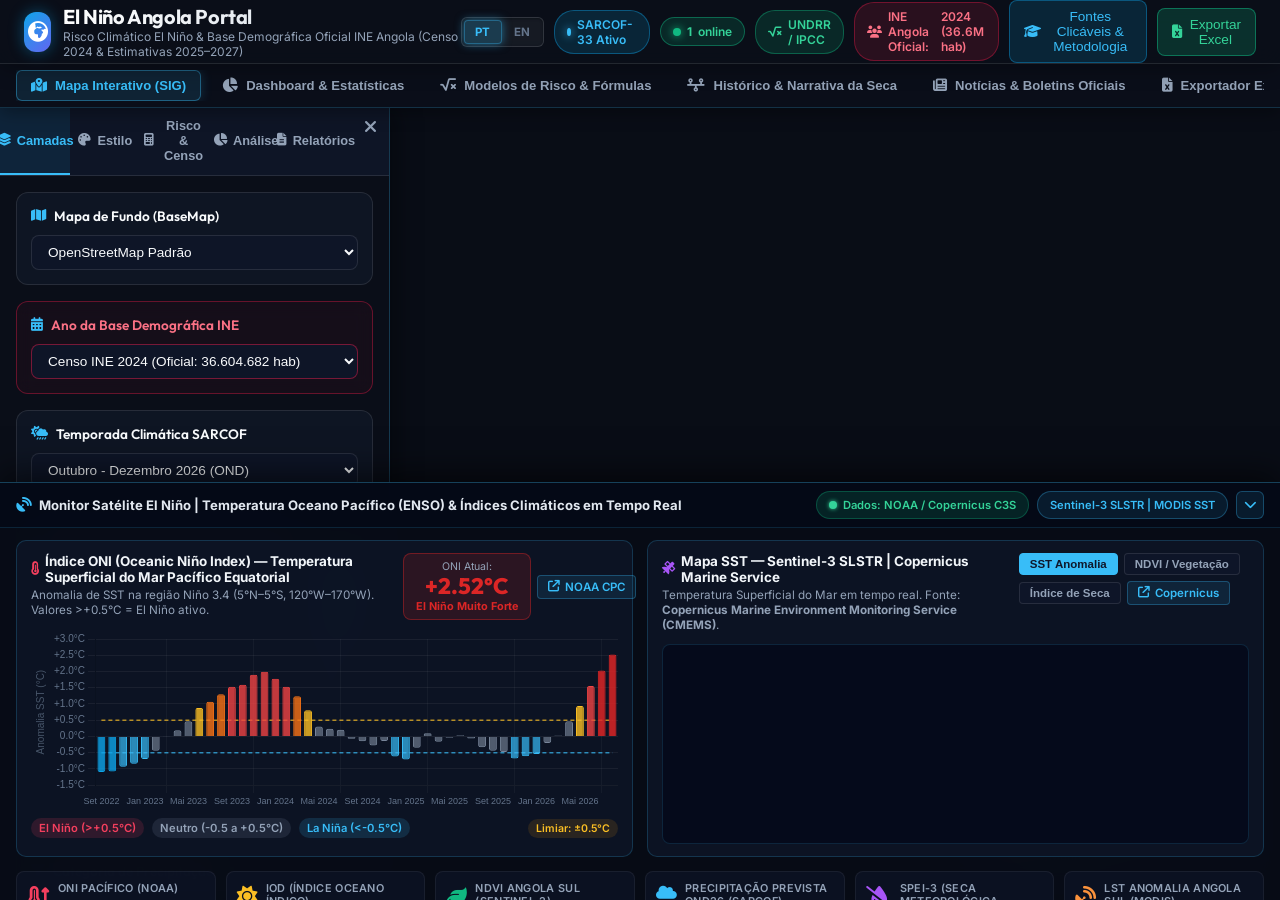
==== commit 18244c57: "feat: add real-time NOAA ENSO/ONI monitor, Copernicus satellite panel, live weather, RONI data, side" ====
--- a/index.html
+++ b/index.html
@@ -18,7 +18,22 @@
   <link rel="stylesheet" href="./vendor/leaflet.css">
   
   <!-- Custom CSS -->
-  <link rel="stylesheet" href="styles.css?v=20260918_v28">
+  <link rel="stylesheet" href="styles.css?v=20260920_v29">
+<style id="weather-live-css">
+.weather-mini-card {
+  background: rgba(2,6,23,0.6);
+  border: 1px solid rgba(255,255,255,0.07);
+  border-radius: 8px;
+  padding: 8px 10px;
+  text-align: center;
+  transition: border-color 0.2s;
+}
+.weather-mini-card:hover { border-color: rgba(56,189,248,0.3); }
+.wc-city { font-size:0.7rem; font-weight:700; color:#94a3b8; text-transform:uppercase; letter-spacing:0.5px; margin-bottom:4px; }
+.wc-temp { font-size:1.5rem; font-weight:800; color:#f1f5f9; font-family:'Outfit',sans-serif; line-height:1; }
+.wc-cond { font-size:0.68rem; color:#64748b; margin-top:3px; }
+.wc-rain { font-size:0.68rem; color:#38bdf8; margin-top:2px; }
+</style>
 </head>
 <body>
   <div class="app-container">
@@ -898,7 +913,263 @@
 
         </div>
 
-            </main>
+                    <!-- El Niño Satellite Monitor: SST, NDVI, Drought Index & Copernicus Data -->
+        <div class="satellite-monitor-panel" id="satellite-monitor-panel">
+          <div class="sat-panel-header" id="sat-panel-toggle-btn">
+            <div class="sat-title">
+              <i class="fa-solid fa-satellite-dish" style="color:#38bdf8;"></i>
+              <span>Monitor Satélite El Niño | Temperatura Oceano Pacífico (ENSO) &amp; Índices Climáticos em Tempo Real</span>
+            </div>
+            <div class="sat-header-badges">
+              <span class="badge" style="background:rgba(16,185,129,0.15); color:#34d399; font-size:0.7rem; border:1px solid rgba(16,185,129,0.3);">
+                <span class="badge-dot" style="background:#34d399; box-shadow:0 0 4px #34d399;"></span>
+                Dados: NOAA / Copernicus C3S
+              </span>
+              <span class="badge" style="background:rgba(56,189,248,0.1); color:#38bdf8; font-size:0.7rem; border:1px solid rgba(56,189,248,0.3);">
+                Sentinel-3 SLSTR | MODIS SST
+              </span>
+              <button type="button" class="sat-collapse-btn" id="sat-collapse-btn" title="Recolher/Expandir Monitor">
+                <i class="fa-solid fa-chevron-down" id="sat-chevron"></i>
+              </button>
+            </div>
+          </div>
+
+          <div class="sat-panel-body" id="sat-panel-body">
+            <!-- ENSO Index Chart + Live SST -->
+            <div class="sat-charts-row">
+
+              <!-- ONI / Nino3.4 SST Index Chart -->
+              <div class="sat-chart-card">
+                <div class="sat-chart-header">
+                  <div>
+                    <h5><i class="fa-solid fa-thermometer-three-quarters" style="color:#f43f5e;"></i> Índice ONI (Oceanic Niño Index) — Temperatura Superficial do Mar Pacífico Equatorial</h5>
+                    <p>Anomalia de SST na região Niño 3.4 (5°N–5°S, 120°W–170°W). Valores &gt;+0.5°C = El Niño ativo.</p>
+                  </div>
+                  <div style="display:flex; gap:6px; align-items:center;">
+                    <div class="oni-live-badge" id="oni-live-badge">
+                      <span class="oni-value-label">ONI Atual:</span>
+                      <span class="oni-current-val" id="oni-current-val">+0.8°C</span>
+                      <span class="oni-phase-label" id="oni-phase-label">El Niño Fraco</span>
+                    </div>
+                    <a href="https://origin.cpc.ncep.noaa.gov/products/analysis_monitoring/ensostuff/ONI_v5.php" target="_blank" rel="noopener" class="sat-source-link">
+                      <i class="fa-solid fa-arrow-up-right-from-square"></i> NOAA CPC
+                    </a>
+                  </div>
+                </div>
+                <div style="height:180px; position:relative;">
+                  <canvas id="chart-oni-history"></canvas>
+                </div>
+                <div class="sat-phases-legend">
+                  <div class="phase-chip phase-elnino">El Niño (&gt;+0.5°C)</div>
+                  <div class="phase-chip phase-neutral">Neutro (-0.5 a +0.5°C)</div>
+                  <div class="phase-chip phase-lanina">La Niña (&lt;-0.5°C)</div>
+                  <div class="phase-chip phase-threshold" style="margin-left:auto;">Limiar: ±0.5°C</div>
+                </div>
+              </div>
+
+              <!-- Live SST Anomaly Map via Copernicus/ERDDAP -->
+              <div class="sat-chart-card">
+                <div class="sat-chart-header">
+                  <div>
+                    <h5><i class="fa-solid fa-satellite" style="color:#a855f7;"></i> Mapa SST — Sentinel-3 SLSTR | Copernicus Marine Service</h5>
+                    <p>Temperatura Superficial do Mar em tempo real. Fonte: <strong>Copernicus Marine Environment Monitoring Service (CMEMS)</strong>.</p>
+                  </div>
+                  <div style="display:flex; gap:6px; align-items:center; flex-wrap:wrap;">
+                    <button type="button" class="sat-toggle-btn active" data-sat-layer="sst" id="btn-sat-sst">SST Anomalia</button>
+                    <button type="button" class="sat-toggle-btn" data-sat-layer="ndvi" id="btn-sat-ndvi">NDVI / Vegetação</button>
+                    <button type="button" class="sat-toggle-btn" data-sat-layer="drought" id="btn-sat-drought">Índice de Seca</button>
+                    <a href="https://marine.copernicus.eu" target="_blank" rel="noopener" class="sat-source-link">
+                      <i class="fa-solid fa-arrow-up-right-from-square"></i> Copernicus
+                    </a>
+                  </div>
+                </div>
+                <div class="sat-map-embed" id="sat-map-container">
+                  <!-- Default: SST Copernicus via NCEI viewer -->
+                  <iframe id="sat-map-iframe" class="sat-iframe"
+                    src="https://resources.marine.copernicus.eu/viewer/expert?dataset=SST_GLO_SST_L4_NRT_OBSERVATIONS_010_001"
+                    title="Copernicus Marine SST Viewer"
+                    loading="lazy"
+                    sandbox="allow-scripts allow-same-origin allow-popups allow-forms">
+                  </iframe>
+                  <div class="sat-iframe-fallback" id="sat-iframe-fallback" style="display:none;">
+                    <i class="fa-solid fa-satellite" style="font-size:2rem; color:#38bdf8; margin-bottom:8px;"></i>
+                    <p>Visualizador Copernicus CMEMS carregando...</p>
+                    <div style="display:flex; gap:8px; flex-wrap:wrap; justify-content:center;">
+                      <a href="https://resources.marine.copernicus.eu/viewer/expert?dataset=SST_GLO_SST_L4_NRT_OBSERVATIONS_010_001" target="_blank" rel="noopener" class="btn-sat-external">
+                        <i class="fa-solid fa-water"></i> Abrir SST Copernicus
+                      </a>
+                      <a href="https://apps.sentinel-hub.com/sentinel-playground/?source=S3SLSTR&zoom=3&lat=-11.5&lng=17&time=2024-06-01|2024-09-01&preset=2_NATURAL_COLOUR" target="_blank" rel="noopener" class="btn-sat-external" style="background:rgba(168,85,247,0.15); border-color:rgba(168,85,247,0.4); color:#a855f7;">
+                        <i class="fa-solid fa-satellite-dish"></i> Sentinel-3 Hub
+                      </a>
+                      <a href="https://worldview.earthdata.nasa.gov/?v=-30,-40,60,10&t=2024-09-01-T00:00:00Z&l=MODIS_Aqua_L3_SST_MidIR_9km_Night_Daily,Coastlines_15m,Reference_Labels_15m&lg=false" target="_blank" rel="noopener" class="btn-sat-external" style="background:rgba(245,158,11,0.15); border-color:rgba(245,158,11,0.4); color:#fbbf24;">
+                        <i class="fa-solid fa-globe"></i> NASA Worldview SST
+                      </a>
+                    </div>
+                  </div>
+                </div>
+              </div>
+            </div>
+
+            <!-- Angola Specific Indicators from Satellites -->
+            <div class="sat-indicators-row">
+              <div class="sat-indicator-card" id="sat-ind-oni">
+                <div class="sat-ind-icon" style="color:#f43f5e;"><i class="fa-solid fa-temperature-arrow-up"></i></div>
+                <div class="sat-ind-body">
+                  <span class="sat-ind-label">ONI Pacífico (NOAA)</span>
+                  <strong class="sat-ind-value" id="sst-oni-val" style="color:#f43f5e;">+0.8°C</strong>
+                  <span class="sat-ind-trend">↑ El Niño Fraco-Moderado</span>
+                </div>
+              </div>
+              <div class="sat-indicator-card">
+                <div class="sat-ind-icon" style="color:#fbbf24;"><i class="fa-solid fa-sun"></i></div>
+                <div class="sat-ind-body">
+                  <span class="sat-ind-label">IOD (Índice Oceano Índico)</span>
+                  <strong class="sat-ind-value" id="sst-iod-val" style="color:#fbbf24;">+0.3°C</strong>
+                  <span class="sat-ind-trend">Positivo fraco (seca sul)</span>
+                </div>
+              </div>
+              <div class="sat-indicator-card">
+                <div class="sat-ind-icon" style="color:#10b981;"><i class="fa-solid fa-leaf"></i></div>
+                <div class="sat-ind-body">
+                  <span class="sat-ind-label">NDVI Angola Sul (Sentinel-2)</span>
+                  <strong class="sat-ind-value" id="sat-ndvi-val" style="color:#10b981;">0.18</strong>
+                  <span class="sat-ind-trend">↓ Vegetação degradada</span>
+                </div>
+              </div>
+              <div class="sat-indicator-card">
+                <div class="sat-ind-icon" style="color:#38bdf8;"><i class="fa-solid fa-cloud-rain"></i></div>
+                <div class="sat-ind-body">
+                  <span class="sat-ind-label">Precipitação Prevista OND26 (SARCOF)</span>
+                  <strong class="sat-ind-value" id="sat-rain-val" style="color:#38bdf8;">-42%</strong>
+                  <span class="sat-ind-trend">Abaixo da Normal (BN)</span>
+                </div>
+              </div>
+              <div class="sat-indicator-card">
+                <div class="sat-ind-icon" style="color:#a855f7;"><i class="fa-solid fa-droplet-slash"></i></div>
+                <div class="sat-ind-body">
+                  <span class="sat-ind-label">SPEI-3 (Seca Meteorológica, Cunene)</span>
+                  <strong class="sat-ind-value" id="sat-spei-val" style="color:#a855f7;">-1.8</strong>
+                  <span class="sat-ind-trend">Seca Severa (IPC Fase 3)</span>
+                </div>
+              </div>
+              <div class="sat-indicator-card">
+                <div class="sat-ind-icon" style="color:#fb923c;"><i class="fa-solid fa-satellite-dish"></i></div>
+                <div class="sat-ind-body">
+                  <span class="sat-ind-label">LST Anomalia Angola Sul (MODIS)</span>
+                  <strong class="sat-ind-value" id="sat-lst-val" style="color:#fb923c;">+2.4°C</strong>
+                  <span class="sat-ind-trend">↑ Temperatura solo elevada</span>
+                </div>
+              </div>
+            </div>
+
+            <!-- External Links to Live Portals -->
+            <div class="sat-links-row">
+              <strong style="font-size:0.78rem; color:#94a3b8;"><i class="fa-solid fa-arrow-up-right-from-square"></i> Portais Oficiais de Dados Climáticos em Tempo Real:</strong>
+              <a href="https://www.cpc.noaa.gov/products/analysis_monitoring/enso_advisory/" target="_blank" rel="noopener" class="sat-ext-link">
+                <i class="fa-solid fa-thermometer"></i> NOAA ENSO Advisories
+              </a>
+              <a href="https://climate.copernicus.eu/charts/packages/cams/" target="_blank" rel="noopener" class="sat-ext-link">
+                <i class="fa-solid fa-satellite"></i> Copernicus Climate Change Service (C3S)
+              </a>
+              <a href="https://apps.sentinel-hub.com/sentinel-playground/?source=S2&zoom=5&lat=-15&lng=18" target="_blank" rel="noopener" class="sat-ext-link">
+                <i class="fa-solid fa-image"></i> Sentinel-2 Angola (EO Browser)
+              </a>
+              <a href="https://fews.net/southern-africa/angola" target="_blank" rel="noopener" class="sat-ext-link" style="color:#fbbf24; border-color:rgba(251,191,36,0.3);">
+                <i class="fa-solid fa-chart-line"></i> FEWS NET Angola Outlook
+              </a>
+              <a href="https://worldview.earthdata.nasa.gov/?v=-25,-38,55,8&t=2024-09-01-T00:00:00Z&l=MODIS_Terra_L3_NDVI_8Day" target="_blank" rel="noopener" class="sat-ext-link" style="color:#10b981; border-color:rgba(16,185,129,0.3);">
+                <i class="fa-solid fa-globe"></i> NASA MODIS NDVI Africa
+              </a>
+              <a href="https://marine.copernicus.eu" target="_blank" rel="noopener" class="sat-ext-link" style="color:#a855f7; border-color:rgba(168,85,247,0.3);">
+                <i class="fa-solid fa-water"></i> Copernicus Marine Service
+              </a>
+            </div>
+
+            <!-- ENSO Angola Impact Insight -->
+            <div style="margin-top:10px; padding:10px 14px; background:rgba(220,38,38,0.08); border:1px solid rgba(220,38,38,0.2); border-radius:8px; display:flex; gap:10px; align-items:flex-start;">
+              <i class="fa-solid fa-brain" style="color:#f43f5e; font-size:1.2rem; flex-shrink:0; margin-top:2px;"></i>
+              <div>
+                <strong style="font-size:0.78rem; color:#fca5a5; display:block; margin-bottom:3px;">
+                  <i class="fa-solid fa-lightbulb"></i> Insight Automático: Impacto do El Niño em Angola
+                </strong>
+                <span id="enso-angola-insight" style="font-size:0.76rem; color:#e2e8f0; line-height:1.45;">
+                  A calcular com base nos dados NOAA mais recentes...
+                </span>
+                <div style="margin-top:6px; display:flex; gap:6px; flex-wrap:wrap;">
+                  <a href="https://www.cpc.ncep.noaa.gov/products/analysis_monitoring/enso_advisory/ensodisc.shtml" target="_blank" rel="noopener" class="sat-source-link" style="font-size:0.68rem;">
+                    <i class="fa-solid fa-file-lines"></i> Boletim ENSO NOAA
+                  </a>
+                  <a href="https://www.cpc.ncep.noaa.gov/products/analysis_monitoring/enso/roni/" target="_blank" rel="noopener" class="sat-source-link" style="font-size:0.68rem; border-color:rgba(251,191,36,0.4); color:#fbbf24;">
+                    <i class="fa-solid fa-chart-bar"></i> RONI Index NOAA
+                  </a>
+                  <a href="https://origin.cpc.ncep.noaa.gov/products/analysis_monitoring/ensostuff/ONI_v5.php" target="_blank" rel="noopener" class="sat-source-link" style="font-size:0.68rem; border-color:rgba(16,185,129,0.4); color:#34d399;">
+                    <i class="fa-solid fa-table"></i> Tabela ONI v5 Completa
+                  </a>
+                  <a href="https://elninoobservatory.com/pt" target="_blank" rel="noopener" class="sat-source-link" style="font-size:0.68rem; border-color:rgba(168,85,247,0.4); color:#c084fc;">
+                    <i class="fa-solid fa-satellite-dish"></i> El Niño Observatory (PT)
+                  </a>
+                </div>
+              </div>
+            </div>
+
+            <!-- Live Weather: Open-Meteo Angola + El Nino Observatory embed -->
+            <div style="margin-top:10px; display:grid; grid-template-columns:1fr 1fr; gap:12px;">
+              <!-- Open-Meteo live weather indicators for Luanda, Lubango, Ondjiva -->
+              <div style="background:rgba(15,23,42,0.7); border:1px solid rgba(56,189,248,0.2); border-radius:10px; padding:12px;">
+                <div style="font-size:0.8rem; font-weight:700; color:#e2e8f0; margin-bottom:8px; display:flex; align-items:center; gap:6px;">
+                  <i class="fa-solid fa-cloud-sun" style="color:#fbbf24;"></i> Meteorologia em Tempo Real — Angola
+                  <span style="font-size:0.66rem; color:#64748b; margin-left:auto;">(Open-Meteo API / WMO)</span>
+                </div>
+                <div id="live-weather-cards" style="display:grid; grid-template-columns:repeat(3,1fr); gap:8px;">
+                  <div class="weather-mini-card" id="wcard-luanda">
+                    <div class="wc-city">Luanda</div>
+                    <div class="wc-temp" id="wt-luanda"><i class="fa-solid fa-spinner fa-spin"></i></div>
+                    <div class="wc-cond" id="wc-luanda">carregando...</div>
+                    <div class="wc-rain" id="wr-luanda"></div>
+                  </div>
+                  <div class="weather-mini-card" id="wcard-lubango">
+                    <div class="wc-city">Lubango</div>
+                    <div class="wc-temp" id="wt-lubango"><i class="fa-solid fa-spinner fa-spin"></i></div>
+                    <div class="wc-cond" id="wc-lubango">carregando...</div>
+                    <div class="wc-rain" id="wr-lubango"></div>
+                  </div>
+                  <div class="weather-mini-card" id="wcard-ondjiva">
+                    <div class="wc-city">Ondjiva</div>
+                    <div class="wc-temp" id="wt-ondjiva"><i class="fa-solid fa-spinner fa-spin"></i></div>
+                    <div class="wc-cond" id="wc-ondjiva">carregando...</div>
+                    <div class="wc-rain" id="wr-ondjiva"></div>
+                  </div>
+                </div>
+                <div style="font-size:0.65rem; color:#475569; margin-top:6px; text-align:right;">
+                  Fonte: <a href="https://open-meteo.com" target="_blank" rel="noopener" style="color:#38bdf8;">Open-Meteo API</a> (WMO / ERA5)
+                </div>
+              </div>
+
+              <!-- El Niño Observatory Embed -->
+              <div style="background:rgba(15,23,42,0.7); border:1px solid rgba(168,85,247,0.25); border-radius:10px; padding:12px; display:flex; flex-direction:column; gap:8px;">
+                <div style="font-size:0.8rem; font-weight:700; color:#e2e8f0; display:flex; align-items:center; gap:6px;">
+                  <i class="fa-solid fa-satellite-dish" style="color:#a855f7;"></i> El Niño Observatory — Situação Global em Tempo Real
+                  <span style="font-size:0.66rem; color:#64748b; margin-left:auto;">(elninoobservatory.com)</span>
+                </div>
+                <div style="background:rgba(2,6,23,0.5); border-radius:6px; overflow:hidden; flex:1; min-height:160px; position:relative;">
+                  <iframe
+                    src="https://elninoobservatory.com/pt"
+                    title="El Niño Observatory — Monitor Global"
+                    loading="lazy"
+                    style="width:100%; height:200px; border:none; border-radius:6px;"
+                    sandbox="allow-scripts allow-same-origin allow-popups allow-forms allow-top-navigation">
+                  </iframe>
+                </div>
+                <div style="font-size:0.7rem; color:#a855f7; display:flex; gap:8px; align-items:center;">
+                  <i class="fa-solid fa-circle-info"></i>
+                  <span>Se o site não carregar, acede directamente em:</span>
+                  <a href="https://elninoobservatory.com/pt" target="_blank" rel="noopener" style="color:#c084fc; font-weight:700; text-decoration:underline;">elninoobservatory.com/pt</a>
+                </div>
+              </div>
+            </div>
+          </div>
+        </div>
+</main>
       </section>
 
       <!-- VIEW 2: DASHBOARD & ESTATÃSTICAS NACIONAIS -->
@@ -1211,7 +1482,7 @@
               </div>
               <div class="project-item">
                 <h5><i class="fa-solid fa-dam" style="color:#f59e0b;"></i> Barragens de Calucuve e Ndue (Cuvelai)</h5>
-                <p>Obras estruturais em execução no rio Cuvelai com capacidade combinada de retenção superior a <strong>245 milhões de metros cúbicos de água</strong>, destinadas a perenizar o abastecimento hídrico e alimentar uma rede de canais secundários nas comunas de Ondjiva, MÃ´ngua e arredores.</p>
+                <p>Obras estruturais em execução no rio Cuvelai com capacidade combinada de retenção superior a <strong>245 milhões de metros cúbicos de água</strong>, destinadas a perenizar o abastecimento hídrico e alimentar uma rede de canais secundários nas comunas de Ondjiva, Môngua e arredores.</p>
               </div>
               <div class="project-item">
                 <h5><i class="fa-solid fa-droplet" style="color:#a855f7;"></i> Projetos Estruturantes do Namibe</h5>
@@ -2218,6 +2489,6 @@
   <!-- SheetJS for Native Excel (.xlsx) Generation -->
   <script src="https://cdn.jsdelivr.net/npm/xlsx@0.18.5/dist/xlsx.full.min.js"></script>
   <!-- Main App Script -->
-  <script src="app.js?v=20260918_v28"></script>
+  <script src="app.js?v=20260920_v29"></script>
 </body>
 </html>
--- a/styles.css
+++ b/styles.css
@@ -2907,3 +2907,418 @@
 
 /* Hide duplicate quick buttons in header */
 #btn-quick-censo, #btn-quick-docs { display: none !important; }
+
+/* Desktop: Sidebar is shown by default, pushes map content */
+@media (min-width: 769px) {
+  .sidebar {
+    position: relative !important;
+    transform: translateX(0) !important;
+    flex-shrink: 0;
+    height: 100%;
+    box-shadow: 5px 0 25px rgba(0, 0, 0, 0.4);
+    z-index: 100 !important;
+    transition: width 0.32s cubic-bezier(0.16, 1, 0.3, 1), opacity 0.25s ease;
+  }
+  .sidebar.sidebar-hidden {
+    width: 0 !important;
+    opacity: 0;
+    overflow: hidden;
+    pointer-events: none;
+  }
+  .mobile-overlay {
+    display: none !important;
+  }
+  #view-map.app-view.active {
+    flex-direction: row !important;
+  }
+  .map-view-container {
+    flex: 1;
+    min-width: 0;
+    position: relative;
+    height: 100%;
+  }
+}
+
+/* ==========================================================================
+   SATELLITE MONITOR PANEL — El Niño SST / Copernicus / Sentinel
+   ========================================================================== */
+
+.satellite-monitor-panel {
+  position: absolute;
+  bottom: 0;
+  left: 0;
+  right: 0;
+  z-index: 800;
+  background: rgba(8, 12, 22, 0.96);
+  backdrop-filter: blur(20px);
+  border-top: 1px solid rgba(56, 189, 248, 0.3);
+  box-shadow: 0 -8px 32px rgba(0, 0, 0, 0.6);
+  transition: max-height 0.35s cubic-bezier(0.16, 1, 0.3, 1);
+  max-height: 420px;
+  overflow: hidden;
+}
+.satellite-monitor-panel.collapsed {
+  max-height: 48px;
+}
+
+.sat-panel-header {
+  display: flex;
+  justify-content: space-between;
+  align-items: center;
+  padding: 8px 16px;
+  cursor: pointer;
+  user-select: none;
+  border-bottom: 1px solid rgba(56, 189, 248, 0.15);
+  background: rgba(2, 6, 23, 0.4);
+  flex-shrink: 0;
+}
+.sat-title {
+  display: flex;
+  align-items: center;
+  gap: 8px;
+  font-size: 0.82rem;
+  font-weight: 700;
+  color: #e2e8f0;
+}
+.sat-title i {
+  color: #38bdf8;
+  font-size: 0.95rem;
+  animation: satPulse 2s ease-in-out infinite;
+}
+@keyframes satPulse {
+  0%, 100% { opacity: 1; }
+  50% { opacity: 0.5; }
+}
+.sat-header-badges {
+  display: flex;
+  align-items: center;
+  gap: 8px;
+}
+.sat-collapse-btn {
+  background: rgba(56, 189, 248, 0.1);
+  border: 1px solid rgba(56, 189, 248, 0.3);
+  color: #38bdf8;
+  width: 28px;
+  height: 28px;
+  border-radius: 6px;
+  cursor: pointer;
+  display: flex;
+  align-items: center;
+  justify-content: center;
+  font-size: 0.8rem;
+  transition: all 0.2s ease;
+  flex-shrink: 0;
+}
+.sat-collapse-btn:hover {
+  background: #38bdf8;
+  color: #0f172a;
+}
+#sat-chevron {
+  transition: transform 0.3s ease;
+}
+.satellite-monitor-panel.collapsed #sat-chevron {
+  transform: rotate(180deg);
+}
+
+.sat-panel-body {
+  overflow-y: auto;
+  max-height: 372px;
+  padding: 12px 16px 16px 16px;
+}
+
+.sat-charts-row {
+  display: grid;
+  grid-template-columns: 1fr 1fr;
+  gap: 14px;
+  margin-bottom: 14px;
+}
+
+.sat-chart-card {
+  background: rgba(15, 23, 42, 0.7);
+  border: 1px solid rgba(56, 189, 248, 0.2);
+  border-radius: 10px;
+  padding: 12px 14px;
+}
+.sat-chart-header {
+  display: flex;
+  justify-content: space-between;
+  align-items: flex-start;
+  gap: 12px;
+  margin-bottom: 10px;
+}
+.sat-chart-header h5 {
+  font-size: 0.84rem;
+  font-weight: 700;
+  margin: 0 0 3px 0;
+  color: #f1f5f9;
+  display: flex;
+  align-items: center;
+  gap: 6px;
+}
+.sat-chart-header p {
+  font-size: 0.73rem;
+  color: #94a3b8;
+  margin: 0;
+  line-height: 1.3;
+}
+
+.oni-live-badge {
+  background: rgba(244, 63, 94, 0.12);
+  border: 1px solid rgba(244, 63, 94, 0.4);
+  border-radius: 8px;
+  padding: 6px 12px;
+  text-align: center;
+  flex-shrink: 0;
+}
+.oni-value-label {
+  display: block;
+  font-size: 0.66rem;
+  color: #94a3b8;
+  margin-bottom: 2px;
+}
+.oni-current-val {
+  display: block;
+  font-family: 'Outfit', sans-serif;
+  font-size: 1.4rem;
+  font-weight: 800;
+  color: #f43f5e;
+  line-height: 1;
+}
+.oni-phase-label {
+  display: block;
+  font-size: 0.68rem;
+  font-weight: 700;
+  color: #fca5a5;
+  margin-top: 2px;
+}
+.sat-source-link {
+  background: rgba(56, 189, 248, 0.1);
+  border: 1px solid rgba(56, 189, 248, 0.3);
+  color: #38bdf8;
+  font-size: 0.72rem;
+  font-weight: 600;
+  padding: 4px 10px;
+  border-radius: 4px;
+  text-decoration: none;
+  display: inline-flex;
+  align-items: center;
+  gap: 5px;
+  white-space: nowrap;
+  flex-shrink: 0;
+}
+.sat-source-link:hover {
+  background: #38bdf8;
+  color: #0f172a;
+}
+
+.sat-phases-legend {
+  display: flex;
+  gap: 8px;
+  margin-top: 8px;
+  font-size: 0.7rem;
+  flex-wrap: wrap;
+  align-items: center;
+}
+.phase-chip {
+  padding: 3px 8px;
+  border-radius: 12px;
+  font-weight: 600;
+}
+.phase-elnino { background: rgba(244, 63, 94, 0.15); color: #f43f5e; }
+.phase-neutral { background: rgba(100, 116, 139, 0.2); color: #94a3b8; }
+.phase-lanina { background: rgba(56, 189, 248, 0.15); color: #38bdf8; }
+.phase-threshold { background: rgba(245, 158, 11, 0.12); color: #fbbf24; font-size: 0.66rem; }
+
+/* Satellite toggle buttons */
+.sat-toggle-btn {
+  background: rgba(15, 23, 42, 0.8);
+  border: 1px solid rgba(255, 255, 255, 0.1);
+  color: #94a3b8;
+  font-size: 0.72rem;
+  font-weight: 600;
+  padding: 4px 10px;
+  border-radius: 4px;
+  cursor: pointer;
+  transition: all 0.2s ease;
+  white-space: nowrap;
+}
+.sat-toggle-btn:hover { color: #e2e8f0; border-color: rgba(56,189,248,0.3); }
+.sat-toggle-btn.active {
+  background: #38bdf8;
+  color: #0f172a;
+  border-color: #38bdf8;
+  font-weight: 700;
+}
+
+.sat-map-embed {
+  height: 200px;
+  border-radius: 8px;
+  overflow: hidden;
+  background: rgba(2, 6, 23, 0.6);
+  border: 1px solid rgba(56, 189, 248, 0.15);
+  position: relative;
+}
+.sat-iframe {
+  width: 100%;
+  height: 100%;
+  border: none;
+}
+.sat-iframe-fallback {
+  position: absolute;
+  inset: 0;
+  display: flex;
+  flex-direction: column;
+  align-items: center;
+  justify-content: center;
+  gap: 10px;
+  color: #94a3b8;
+  font-size: 0.82rem;
+  padding: 16px;
+  text-align: center;
+}
+.btn-sat-external {
+  background: rgba(56, 189, 248, 0.12);
+  border: 1px solid rgba(56, 189, 248, 0.35);
+  color: #38bdf8;
+  padding: 6px 12px;
+  border-radius: 6px;
+  font-size: 0.75rem;
+  font-weight: 600;
+  text-decoration: none;
+  display: inline-flex;
+  align-items: center;
+  gap: 6px;
+  transition: all 0.2s ease;
+}
+.btn-sat-external:hover { background: #38bdf8; color: #0f172a; }
+
+/* Satellite Indicators Row */
+.sat-indicators-row {
+  display: grid;
+  grid-template-columns: repeat(6, 1fr);
+  gap: 10px;
+  margin-bottom: 12px;
+}
+.sat-indicator-card {
+  background: rgba(15, 23, 42, 0.6);
+  border: 1px solid rgba(255, 255, 255, 0.06);
+  border-radius: 8px;
+  padding: 10px;
+  display: flex;
+  gap: 8px;
+  align-items: flex-start;
+  transition: border-color 0.2s ease;
+}
+.sat-indicator-card:hover {
+  border-color: rgba(56, 189, 248, 0.3);
+}
+.sat-ind-icon {
+  font-size: 1.3rem;
+  flex-shrink: 0;
+  margin-top: 2px;
+}
+.sat-ind-label {
+  font-size: 0.68rem;
+  font-weight: 600;
+  color: #94a3b8;
+  text-transform: uppercase;
+  letter-spacing: 0.3px;
+  line-height: 1.2;
+  display: block;
+  margin-bottom: 3px;
+}
+.sat-ind-value {
+  font-family: 'Outfit', sans-serif;
+  font-size: 1.3rem;
+  font-weight: 800;
+  display: block;
+  line-height: 1;
+  margin-bottom: 2px;
+}
+.sat-ind-trend {
+  font-size: 0.67rem;
+  color: #64748b;
+  display: block;
+}
+
+/* Links Row */
+.sat-links-row {
+  display: flex;
+  flex-wrap: wrap;
+  gap: 8px;
+  align-items: center;
+  padding-top: 10px;
+  border-top: 1px solid rgba(255, 255, 255, 0.06);
+}
+.sat-ext-link {
+  background: rgba(15, 23, 42, 0.8);
+  border: 1px solid rgba(56, 189, 248, 0.25);
+  color: #38bdf8;
+  font-size: 0.74rem;
+  font-weight: 600;
+  padding: 5px 11px;
+  border-radius: 4px;
+  text-decoration: none;
+  display: inline-flex;
+  align-items: center;
+  gap: 5px;
+  transition: all 0.2s ease;
+}
+.sat-ext-link:hover {
+  background: rgba(56, 189, 248, 0.15);
+  border-color: #38bdf8;
+  color: #7dd3fc;
+}
+
+/* Map View Container needs to account for satellite panel */
+#view-map.app-view.active {
+  flex-direction: column;
+}
+#view-map .map-view-container {
+  flex: 1;
+  min-height: 0;
+  position: relative;
+}
+
+/* When sidebar is visible on desktop, map-view is a row; with sat panel at bottom */
+@media (min-width: 769px) {
+  #view-map.app-view.active {
+    flex-direction: column !important;
+  }
+  #view-map .map-view-container-wrapper {
+    display: flex;
+    flex: 1;
+    min-height: 0;
+    flex-direction: row;
+  }
+}
+
+/* Float button for toggle sidebar */
+.map-float-btn-primary {
+  background: linear-gradient(135deg, rgba(56, 189, 248, 0.25), rgba(14, 165, 233, 0.15)) !important;
+  border-color: rgba(56, 189, 248, 0.6) !important;
+  color: #38bdf8 !important;
+  box-shadow: 0 0 14px rgba(56, 189, 248, 0.25);
+}
+.map-float-btn-primary:hover {
+  background: #38bdf8 !important;
+  color: #0f172a !important;
+}
+
+/* Responsive satellite panel */
+@media (max-width: 900px) {
+  .sat-charts-row {
+    grid-template-columns: 1fr;
+  }
+  .sat-indicators-row {
+    grid-template-columns: repeat(3, 1fr);
+  }
+}
+@media (max-width: 600px) {
+  .sat-indicators-row {
+    grid-template-columns: repeat(2, 1fr);
+  }
+  .satellite-monitor-panel {
+    max-height: 320px;
+  }
+}
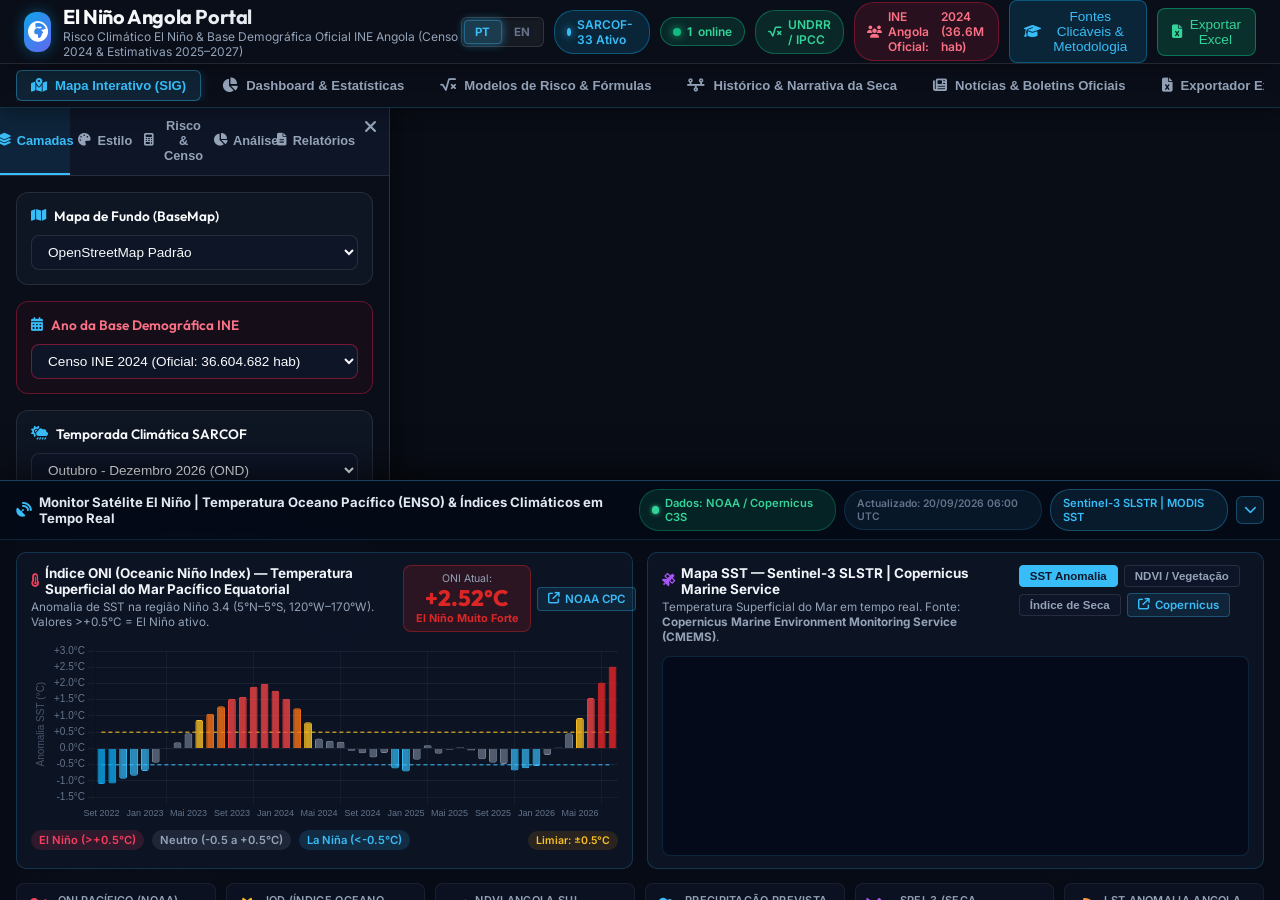
==== commit d35b05b7: "feat: load NOAA ONI data from live JSON (daily auto-update ready), async initSatelliteMonitor with f" ====
--- a/index.html
+++ b/index.html
@@ -18,7 +18,7 @@
   <link rel="stylesheet" href="./vendor/leaflet.css">
   
   <!-- Custom CSS -->
-  <link rel="stylesheet" href="styles.css?v=20260920_v29">
+  <link rel="stylesheet" href="styles.css?v=20260920_v30">
 <style id="weather-live-css">
 .weather-mini-card {
   background: rgba(2,6,23,0.6);
@@ -924,6 +924,9 @@
               <span class="badge" style="background:rgba(16,185,129,0.15); color:#34d399; font-size:0.7rem; border:1px solid rgba(16,185,129,0.3);">
                 <span class="badge-dot" style="background:#34d399; box-shadow:0 0 4px #34d399;"></span>
                 Dados: NOAA / Copernicus C3S
+              </span>
+              <span id="oni-last-updated" class="badge" style="background:rgba(56,189,248,0.08); color:#64748b; font-size:0.65rem; border:1px solid rgba(56,189,248,0.15);">
+                <i class="fa-solid fa-rotate" style="color:#38bdf8; font-size:0.6rem;"></i> A carregar...
               </span>
               <span class="badge" style="background:rgba(56,189,248,0.1); color:#38bdf8; font-size:0.7rem; border:1px solid rgba(56,189,248,0.3);">
                 Sentinel-3 SLSTR | MODIS SST
@@ -2489,6 +2492,6 @@
   <!-- SheetJS for Native Excel (.xlsx) Generation -->
   <script src="https://cdn.jsdelivr.net/npm/xlsx@0.18.5/dist/xlsx.full.min.js"></script>
   <!-- Main App Script -->
-  <script src="app.js?v=20260920_v29"></script>
+  <script src="app.js?v=20260920_v30"></script>
 </body>
 </html>
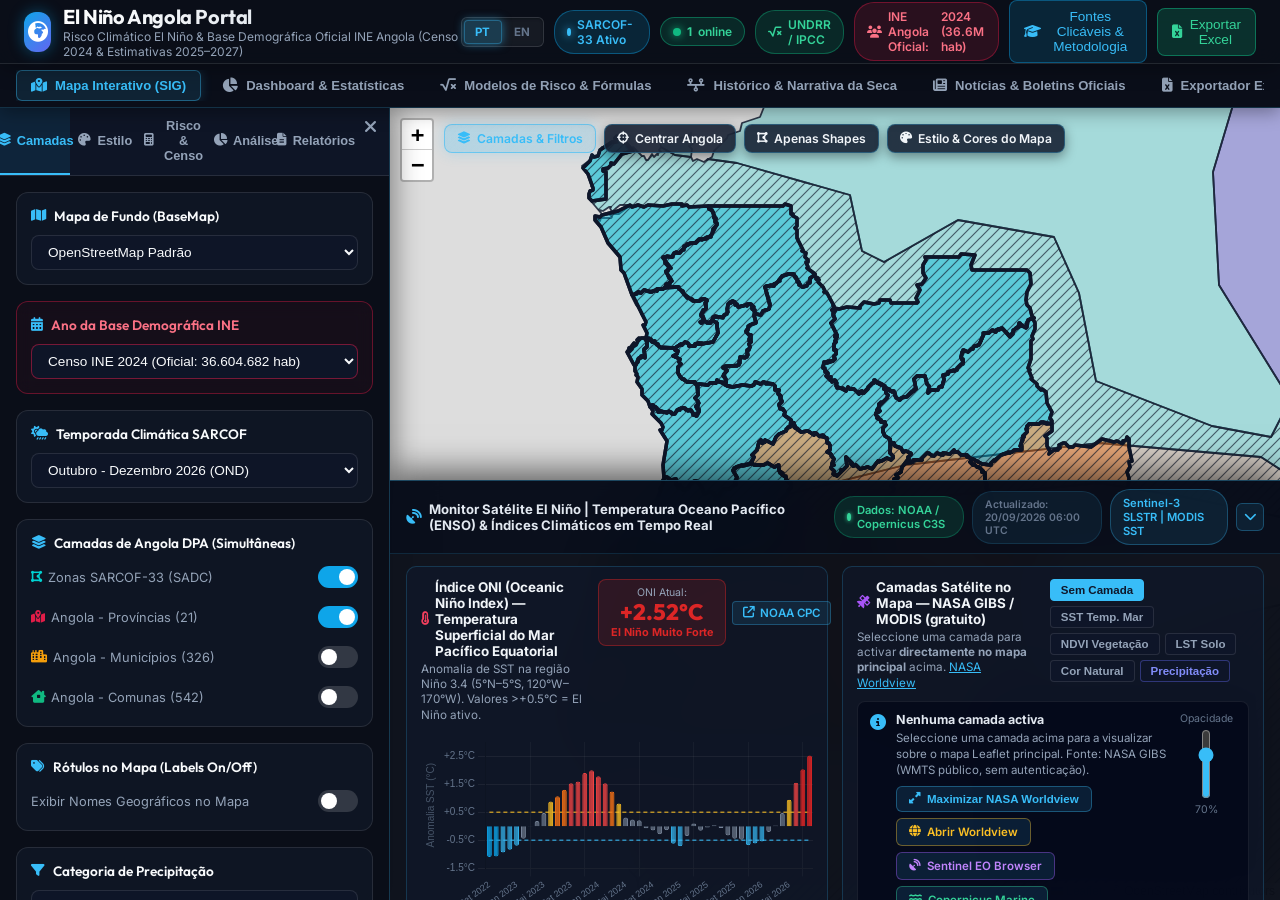
==== commit d14682fd: "feat: El Nino Angola province/municipality view, NASA GIBS satellite layers with opacity/maximize, I" ====
--- a/index.html
+++ b/index.html
@@ -18,7 +18,7 @@
   <link rel="stylesheet" href="./vendor/leaflet.css">
   
   <!-- Custom CSS -->
-  <link rel="stylesheet" href="styles.css?v=20260920_v30">
+  <link rel="stylesheet" href="styles.css?v=20260920_v31">
 <style id="weather-live-css">
 .weather-mini-card {
   background: rgba(2,6,23,0.6);
@@ -130,6 +130,10 @@
           <i class="fa-solid fa-book-bookmark"></i>
           <span data-i18n="nav_docs">Biblioteca de Relatórios</span>
         </button>
+        <button type="button" class="top-nav-btn" data-view="view-elnino" id="nav-btn-elnino" style="border-color:rgba(239,68,68,0.5); color:#f87171; background:rgba(239,68,68,0.07);">
+          <i class="fa-solid fa-fire-flame-curved" style="color:#ef4444;"></i>
+          <span>El Ni&#xf1;o Angola &amp; Prov&iacute;ncias</span>
+        </button>
       </div>
     </nav>
 
@@ -971,45 +975,51 @@
               </div>
 
               <!-- Live SST Anomaly Map via Copernicus/ERDDAP -->
+                            <!-- NASA GIBS Satellite Layers Panel (replaces broken Copernicus iframe) -->
               <div class="sat-chart-card">
                 <div class="sat-chart-header">
                   <div>
-                    <h5><i class="fa-solid fa-satellite" style="color:#a855f7;"></i> Mapa SST — Sentinel-3 SLSTR | Copernicus Marine Service</h5>
-                    <p>Temperatura Superficial do Mar em tempo real. Fonte: <strong>Copernicus Marine Environment Monitoring Service (CMEMS)</strong>.</p>
-                  </div>
-                  <div style="display:flex; gap:6px; align-items:center; flex-wrap:wrap;">
-                    <button type="button" class="sat-toggle-btn active" data-sat-layer="sst" id="btn-sat-sst">SST Anomalia</button>
-                    <button type="button" class="sat-toggle-btn" data-sat-layer="ndvi" id="btn-sat-ndvi">NDVI / Vegetação</button>
-                    <button type="button" class="sat-toggle-btn" data-sat-layer="drought" id="btn-sat-drought">Índice de Seca</button>
-                    <a href="https://marine.copernicus.eu" target="_blank" rel="noopener" class="sat-source-link">
-                      <i class="fa-solid fa-arrow-up-right-from-square"></i> Copernicus
-                    </a>
-                  </div>
-                </div>
-                <div class="sat-map-embed" id="sat-map-container">
-                  <!-- Default: SST Copernicus via NCEI viewer -->
-                  <iframe id="sat-map-iframe" class="sat-iframe"
-                    src="https://resources.marine.copernicus.eu/viewer/expert?dataset=SST_GLO_SST_L4_NRT_OBSERVATIONS_010_001"
-                    title="Copernicus Marine SST Viewer"
-                    loading="lazy"
-                    sandbox="allow-scripts allow-same-origin allow-popups allow-forms">
-                  </iframe>
-                  <div class="sat-iframe-fallback" id="sat-iframe-fallback" style="display:none;">
-                    <i class="fa-solid fa-satellite" style="font-size:2rem; color:#38bdf8; margin-bottom:8px;"></i>
-                    <p>Visualizador Copernicus CMEMS carregando...</p>
-                    <div style="display:flex; gap:8px; flex-wrap:wrap; justify-content:center;">
-                      <a href="https://resources.marine.copernicus.eu/viewer/expert?dataset=SST_GLO_SST_L4_NRT_OBSERVATIONS_010_001" target="_blank" rel="noopener" class="btn-sat-external">
-                        <i class="fa-solid fa-water"></i> Abrir SST Copernicus
+                    <h5><i class="fa-solid fa-satellite" style="color:#a855f7;"></i> Camadas Sat&#xe9;lite no Mapa — NASA GIBS / MODIS (gratuito)</h5>
+                    <p>Seleccione uma camada para activar <strong>directamente no mapa principal</strong> acima. <a href="https://worldview.earthdata.nasa.gov/?v=-25,-38,55,10&t=2026-09-01-T00:00:00Z&l=MODIS_Terra_CorrectedReflectance_TrueColor,MODIS_Terra_L3_NDVI_8Day,Coastlines_15m&lg=false" target="_blank" rel="noopener" style="color:#38bdf8;">NASA Worldview</a></p>
+                  </div>
+                  <div style="display:flex; gap:5px; align-items:center; flex-wrap:wrap;">
+                    <button type="button" class="sat-toggle-btn active" data-sat-layer="none" id="btn-sat-none">Sem Camada</button>
+                    <button type="button" class="sat-toggle-btn" data-sat-layer="sst_modis" id="btn-sat-sst">SST Temp. Mar</button>
+                    <button type="button" class="sat-toggle-btn" data-sat-layer="ndvi_terra" id="btn-sat-ndvi">NDVI Vegeta&#xe7;&#xe3;o</button>
+                    <button type="button" class="sat-toggle-btn" data-sat-layer="lst_terra" id="btn-sat-lst">LST Solo</button>
+                    <button type="button" class="sat-toggle-btn" data-sat-layer="true_color_terra" id="btn-sat-rgb">Cor Natural</button>
+                    <button type="button" class="sat-toggle-btn" data-sat-layer="precip_gpm" id="btn-sat-precip" style="color:#818cf8; border-color:rgba(99,102,241,0.4);">Precipita&#xe7;&#xe3;o</button>
+                  </div>
+                </div>
+                <div id="sat-layer-info" style="background:rgba(2,6,23,0.7); border:1px solid rgba(255,255,255,0.08); border-radius:8px; padding:10px 12px; display:flex; align-items:flex-start; gap:10px; min-height:80px;">
+                  <i class="fa-solid fa-info-circle" style="color:#38bdf8; margin-top:2px; flex-shrink:0;"></i>
+                  <div style="flex:1;">
+                    <p style="font-size:0.78rem; font-weight:700; color:#e2e8f0; margin:0 0 3px 0;" id="sat-layer-name">Nenhuma camada activa</p>
+                    <p style="font-size:0.72rem; color:#94a3b8; margin:0 0 8px 0; line-height:1.4;" id="sat-layer-desc">Seleccione uma camada acima para a visualizar sobre o mapa Leaflet principal. Fonte: NASA GIBS (WMTS p&#xfa;blico, sem autentica&#xe7;&#xe3;o).</p>
+                    <div style="display:flex; gap:6px; flex-wrap:wrap;">
+                      <button type="button" onclick="document.getElementById('modal-satellite').style.display='flex'" class="btn-sat-external" style="font-size:0.72rem;">
+                        <i class="fa-solid fa-up-right-and-down-left-from-center"></i> Maximizar NASA Worldview
+                      </button>
+                      <a href="https://worldview.earthdata.nasa.gov/?v=-25,-38,55,10&t=2026-09-01-T00:00:00Z&l=MODIS_Terra_CorrectedReflectance_TrueColor,MODIS_Terra_L3_NDVI_8Day,Coastlines_15m,Reference_Labels_15m&lg=false" target="_blank" rel="noopener" class="btn-sat-external" style="font-size:0.72rem; color:#fbbf24; border-color:rgba(251,191,36,0.4);">
+                        <i class="fa-solid fa-globe"></i> Abrir Worldview
                       </a>
-                      <a href="https://apps.sentinel-hub.com/sentinel-playground/?source=S3SLSTR&zoom=3&lat=-11.5&lng=17&time=2024-06-01|2024-09-01&preset=2_NATURAL_COLOUR" target="_blank" rel="noopener" class="btn-sat-external" style="background:rgba(168,85,247,0.15); border-color:rgba(168,85,247,0.4); color:#a855f7;">
-                        <i class="fa-solid fa-satellite-dish"></i> Sentinel-3 Hub
+                      <a href="https://apps.sentinel-hub.com/eo-browser/?zoom=5&lat=-12&lng=18&themeId=DEFAULT-THEME" target="_blank" rel="noopener" class="btn-sat-external" style="font-size:0.72rem; color:#c084fc; border-color:rgba(168,85,247,0.4);">
+                        <i class="fa-solid fa-satellite-dish"></i> Sentinel EO Browser
                       </a>
-                      <a href="https://worldview.earthdata.nasa.gov/?v=-30,-40,60,10&t=2024-09-01-T00:00:00Z&l=MODIS_Aqua_L3_SST_MidIR_9km_Night_Daily,Coastlines_15m,Reference_Labels_15m&lg=false" target="_blank" rel="noopener" class="btn-sat-external" style="background:rgba(245,158,11,0.15); border-color:rgba(245,158,11,0.4); color:#fbbf24;">
-                        <i class="fa-solid fa-globe"></i> NASA Worldview SST
+                      <a href="https://marine.copernicus.eu/access-data" target="_blank" rel="noopener" class="btn-sat-external" style="font-size:0.72rem; color:#34d399; border-color:rgba(52,211,153,0.4);">
+                        <i class="fa-solid fa-water"></i> Copernicus Marine
                       </a>
                     </div>
                   </div>
-                </div>
+                  <!-- Opacity / Opacity slider -->
+                  <div style="display:flex; flex-direction:column; align-items:center; gap:4px; flex-shrink:0;">
+                    <label style="font-size:0.66rem; color:#64748b; text-align:center;">Opacidade</label>
+                    <input type="range" id="sat-layer-opacity" min="10" max="100" value="70" step="5"
+                      style="width:60px; accent-color:#38bdf8; writing-mode:vertical-lr; direction:rtl; height:70px;">
+                    <span style="font-size:0.66rem; color:#64748b;" id="sat-opacity-label">70%</span>
+                  </div>
+                </div>
+              </div>
               </div>
             </div>
 
@@ -1571,6 +1581,71 @@
             </div>
           </div>
 
+        </div>
+      </section>
+
+
+      <!-- VIEW: EL NINO ANGOLA PROVINCÍAS E MUNICÍPIOS -->
+      <section class="app-view" id="view-elnino">
+        <div class="view-container">
+          <div class="view-header">
+            <div class="view-header-main">
+              <h2 class="view-title">
+                <i class="fa-solid fa-fire-flame-curved" style="color:#ef4444;"></i>
+                Monitor El Ni&#xf1;o Angola 2026/2027 &#x2014; Impacto por Prov&#xed;ncias e Munic&#xed;pios
+              </h2>
+              <p class="view-subtitle">
+                Dados oficiais: FEWS NET IPC Phase, SARCOF-33, INE Censo 2024, WFP, UNICEF, NOAA CPC
+                &mdash; ONI Atual: <strong id="elnino-view-oni-val" style="color:#ef4444;">+2.52&#xb0;C &#x2014; El Ni&#xf1;o Muito Forte</strong>
+              </p>
+            </div>
+            <div class="view-header-actions" style="display:flex; gap:8px; flex-wrap:wrap;">
+              <a href="https://fews.net/southern-africa/angola" target="_blank" rel="noopener" class="sat-source-link">
+                <i class="fa-solid fa-arrow-up-right-from-square"></i> FEWS NET Angola
+              </a>
+              <a href="https://www.cpc.ncep.noaa.gov/products/analysis_monitoring/enso_advisory/ensodisc.shtml" target="_blank" rel="noopener" class="sat-source-link" style="border-color:rgba(251,191,36,0.4); color:#fbbf24;">
+                <i class="fa-solid fa-file-lines"></i> Boletim ENSO NOAA
+              </a>
+              <a href="https://censo2024.ine.gov.ao/" target="_blank" rel="noopener" class="sat-source-link" style="border-color:rgba(16,185,129,0.4); color:#34d399;">
+                <i class="fa-solid fa-users"></i> INE Censo 2024
+              </a>
+            </div>
+          </div>
+
+          <!-- National KPI summary row -->
+          <div id="elnino-kpis" style="display:grid; grid-template-columns:repeat(auto-fit, minmax(150px, 1fr)); gap:10px; margin-bottom:18px;">
+            <!-- JS populated -->
+          </div>
+
+          <!-- IPC Legend bar -->
+          <div style="display:flex; gap:8px; align-items:center; flex-wrap:wrap; margin-bottom:14px; padding:9px 14px; background:rgba(15,23,42,0.6); border-radius:8px; border:1px solid rgba(255,255,255,0.06);">
+            <span style="font-size:0.74rem; font-weight:700; color:#94a3b8;"><i class="fa-solid fa-circle-info"></i> Escala IPC:</span>
+            <span style="background:#2e7d32; color:#fff; padding:2px 9px; border-radius:10px; font-size:0.71rem; font-weight:700;">1 M&#xed;nimo</span>
+            <span style="background:#f9a825; color:#000; padding:2px 9px; border-radius:10px; font-size:0.71rem; font-weight:700;">2 Stress</span>
+            <span style="background:#e06c00; color:#fff; padding:2px 9px; border-radius:10px; font-size:0.71rem; font-weight:700;">3 Crise</span>
+            <span style="background:#c00000; color:#fff; padding:2px 9px; border-radius:10px; font-size:0.71rem; font-weight:700;">4 Emerg&#xea;ncia</span>
+            <span style="background:#4a0000; color:#fff; padding:2px 9px; border-radius:10px; font-size:0.71rem; font-weight:700;">5 Cat&#xe1;strofe</span>
+            <span style="margin-left:auto; font-size:0.67rem; color:#475569;">
+              Fonte: <a href="https://fews.net/southern-africa/angola" target="_blank" rel="noopener" style="color:#38bdf8;">FEWS NET / IPC Global</a>
+            </span>
+          </div>
+
+          <!-- Province + Municipality cards - JS populated -->
+          <div id="elnino-provinces-grid" style="display:grid; grid-template-columns:repeat(auto-fit, minmax(400px, 1fr)); gap:14px; margin-bottom:16px;">
+          </div>
+
+          <!-- Footer sources -->
+          <div style="padding:10px 14px; background:rgba(15,23,42,0.5); border-radius:8px; border:1px solid rgba(255,255,255,0.05); font-size:0.71rem; color:#475569; line-height:1.6;">
+            <i class="fa-solid fa-circle-check" style="color:#10b981;"></i>
+            <strong style="color:#64748b;">Fontes:</strong>
+            FEWS NET Angola Food Security Outlook Ago 2026 &middot;
+            SARCOF-33 (SADC CSC) &middot;
+            INE Angola Censo 2024 &middot;
+            UNICEF Angola Nutrition Report 2026 &middot;
+            WFP Angola VAM 2025 &middot;
+            NOAA CPC SST Ni&#xf1;o3.4 (+2.52&#xb0;C Ago 2026) &middot;
+            INAMET Boletim Agrometeorol&#xf3;gico 2026
+          </div>
         </div>
       </section>
 
@@ -2492,6 +2567,40 @@
   <!-- SheetJS for Native Excel (.xlsx) Generation -->
   <script src="https://cdn.jsdelivr.net/npm/xlsx@0.18.5/dist/xlsx.full.min.js"></script>
   <!-- Main App Script -->
-  <script src="app.js?v=20260920_v30"></script>
+  <script src="app.js?v=20260920_v31"></script>
+
+        <!-- Satellite Maximize Modal -->
+        <div id="modal-satellite" style="display:none; position:fixed; inset:0; background:rgba(0,0,0,0.9); z-index:9999; align-items:center; justify-content:center; padding:20px;">
+          <div style="width:95vw; height:92vh; background:#0a0f1a; border:1px solid rgba(56,189,248,0.3); border-radius:12px; display:flex; flex-direction:column; overflow:hidden; box-shadow:0 25px 80px rgba(0,0,0,0.8);">
+            <div style="display:flex; justify-content:space-between; align-items:center; padding:10px 16px; border-bottom:1px solid rgba(255,255,255,0.08); background:rgba(2,6,23,0.6); flex-shrink:0;">
+              <div style="display:flex; align-items:center; gap:10px; font-size:0.85rem; font-weight:700; color:#e2e8f0;">
+                <i class="fa-solid fa-satellite" style="color:#a855f7;"></i>
+                NASA Worldview — Sat&#xe9;lite Angola | El Ni&#xf1;o Monitor
+                <span style="font-size:0.68rem; color:#64748b; font-weight:400;">Use os controlos da NASA para navegar, alterar camadas, datas e exportar imagens</span>
+              </div>
+              <div style="display:flex; gap:8px;">
+                <select id="sat-modal-layer-select" onchange="document.getElementById('sat-worldview-iframe').src=this.value" style="background:rgba(15,23,42,0.9); border:1px solid rgba(56,189,248,0.3); color:#e2e8f0; font-size:0.75rem; padding:4px 8px; border-radius:6px;">
+                  <option value="https://worldview.earthdata.nasa.gov/?v=-25,-38,55,10&t=2026-09-01-T00:00:00Z&l=MODIS_Terra_CorrectedReflectance_TrueColor,MODIS_Terra_L3_NDVI_8Day,Coastlines_15m,Reference_Labels_15m&lg=false">NDVI + Cor Natural (Angola)</option>
+                  <option value="https://worldview.earthdata.nasa.gov/?v=-25,-38,55,10&t=2026-09-01-T00:00:00Z&l=MODIS_Aqua_L3_SST_MidIR_9km_Night_Daily,Coastlines_15m,Reference_Labels_15m&lg=false">SST Temperatura Mar</option>
+                  <option value="https://worldview.earthdata.nasa.gov/?v=-180,-90,180,90&t=2026-09-01-T00:00:00Z&l=MODIS_Terra_CorrectedReflectance_TrueColor,Coastlines_15m&lg=false">Vista Global El Ni&#xf1;o (Pac&#xed;fico)</option>
+                  <option value="https://worldview.earthdata.nasa.gov/?v=-25,-38,55,10&t=2026-09-01-T00:00:00Z&l=MODIS_Terra_Land_Surface_Temp_Day,Coastlines_15m,Reference_Labels_15m&lg=false">Temperatura Superf&#xed;cie Terrestre (LST)</option>
+                </select>
+                <a href="https://worldview.earthdata.nasa.gov/?v=-25,-38,55,10&t=2026-09-01-T00:00:00Z&l=MODIS_Terra_CorrectedReflectance_TrueColor,MODIS_Terra_L3_NDVI_8Day,Coastlines_15m&lg=false" target="_blank" rel="noopener" class="btn-sat-external" style="font-size:0.75rem;">
+                  <i class="fa-solid fa-arrow-up-right-from-square"></i> Abrir em Nova Janela
+                </a>
+                <button type="button" onclick="document.getElementById('modal-satellite').style.display='none';" style="background:rgba(239,68,68,0.15); border:1px solid rgba(239,68,68,0.4); color:#f87171; padding:5px 14px; border-radius:6px; cursor:pointer; font-size:0.82rem; font-weight:700;">
+                  <i class="fa-solid fa-xmark"></i> Fechar
+                </button>
+              </div>
+            </div>
+            <iframe id="sat-worldview-iframe"
+              src="https://worldview.earthdata.nasa.gov/?v=-25,-38,55,10&t=2026-09-01-T00:00:00Z&l=MODIS_Terra_CorrectedReflectance_TrueColor,MODIS_Terra_L3_NDVI_8Day,Coastlines_15m,Reference_Labels_15m&lg=false"
+              style="flex:1; border:none; width:100%; height:100%;"
+              title="NASA Worldview Satellite Angola"
+              loading="lazy"
+              allow="fullscreen">
+            </iframe>
+          </div>
+        </div>
 </body>
 </html>
--- a/styles.css
+++ b/styles.css
@@ -3270,27 +3270,25 @@
   color: #7dd3fc;
 }
 
-/* Map View Container needs to account for satellite panel */
+/* ============================================================
+   MAP VIEW LAYOUT — Sidebar (left) + Map (right), satellite panel at bottom of map
+   ============================================================ */
+
+/* #view-map is a horizontal flex: [sidebar] [map-view-container] */
 #view-map.app-view.active {
-  flex-direction: column;
-}
+  display: flex !important;
+  flex-direction: row !important;
+  overflow: hidden;
+  height: 100%;
+}
+
+/* Map container fills remaining width, satellite panel is absolute inside it */
 #view-map .map-view-container {
   flex: 1;
-  min-height: 0;
+  min-width: 0;
+  height: 100%;
   position: relative;
-}
-
-/* When sidebar is visible on desktop, map-view is a row; with sat panel at bottom */
-@media (min-width: 769px) {
-  #view-map.app-view.active {
-    flex-direction: column !important;
-  }
-  #view-map .map-view-container-wrapper {
-    display: flex;
-    flex: 1;
-    min-height: 0;
-    flex-direction: row;
-  }
+  overflow: hidden;
 }
 
 /* Float button for toggle sidebar */
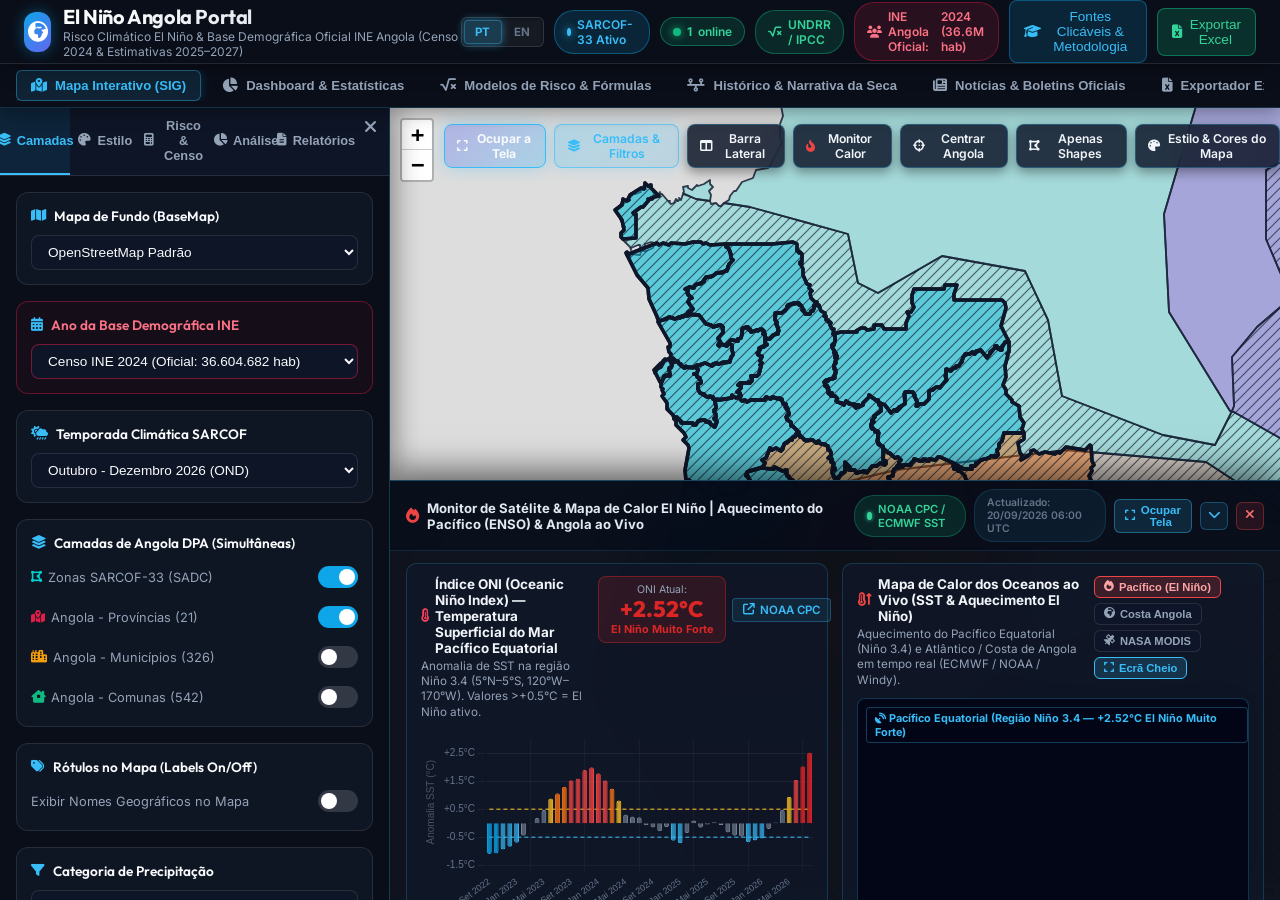
==== commit 569cd506: "feat: zoom sem limites (ate nivel 26), mapa de calor dos oceanos (SST) ao vivo no painel inferior, e" ====
--- a/index.html
+++ b/index.html
@@ -18,7 +18,7 @@
   <link rel="stylesheet" href="./vendor/leaflet.css">
   
   <!-- Custom CSS -->
-  <link rel="stylesheet" href="styles.css?v=20260920_v31">
+  <link rel="stylesheet" href="styles.css?v=20260921_v32">
 <style id="weather-live-css">
 .weather-mini-card {
   background: rgba(2,6,23,0.6);
@@ -706,11 +706,19 @@
 
         <!-- Floating Map Quick Action Toolbar -->
         <div class="map-floating-toolbar" id="map-floating-toolbar">
+          <button type="button" class="map-float-btn map-float-btn-fullscreen" id="btn-toggle-fullscreen-map" title="Ocupar a Tela Inteira (Mapa Grande)">
+            <i class="fa-solid fa-expand" id="icon-fullscreen-map"></i> <span id="lbl-btn-fullscreen">Ocupar a Tela</span>
+          </button>
           <button type="button" class="map-float-btn map-float-btn-primary" id="btn-toggle-layers-drawer" title="Abrir Camadas e Filtros">
             <i class="fa-solid fa-layer-group"></i> <span data-i18n="btn_drawer_layers">Camadas & Filtros</span>
           </button>
-          <button type="button" class="map-float-btn" id="btn-center-angola"
- title="Centrar Mapa em Angola">
+          <button type="button" class="map-float-btn" id="btn-toggle-desktop-sidebar" title="Ocultar ou Mostrar Painel Lateral Esquerdo">
+            <i class="fa-solid fa-table-columns"></i> <span>Barra Lateral</span>
+          </button>
+          <button type="button" class="map-float-btn" id="btn-toggle-sat-monitor-btn" title="Mostrar ou Ocultar Monitor de Satélite e Calor">
+            <i class="fa-solid fa-fire-flame-curved" style="color:#ef4444;"></i> <span>Monitor Calor</span>
+          </button>
+          <button type="button" class="map-float-btn" id="btn-center-angola" title="Centrar Mapa em Angola">
             <i class="fa-solid fa-crosshairs"></i> <span data-i18n="btn_center_angola">Centrar Angola</span>
           </button>
           <button type="button" class="map-float-btn" id="btn-toggle-shapes" title="Alternar Mapa Base / Modo Apenas Shapes">
@@ -917,26 +925,32 @@
 
         </div>
 
-                    <!-- El Niño Satellite Monitor: SST, NDVI, Drought Index & Copernicus Data -->
+                    <!-- El Niño Satellite Monitor & Live Heatmap Panel -->
         <div class="satellite-monitor-panel" id="satellite-monitor-panel">
           <div class="sat-panel-header" id="sat-panel-toggle-btn">
             <div class="sat-title">
-              <i class="fa-solid fa-satellite-dish" style="color:#38bdf8;"></i>
-              <span>Monitor Satélite El Niño | Temperatura Oceano Pacífico (ENSO) &amp; Índices Climáticos em Tempo Real</span>
+              <i class="fa-solid fa-fire" style="color:#ef4444;"></i>
+              <span>Monitor de Satélite &amp; Mapa de Calor El Niño | Aquecimento do Pacífico (ENSO) &amp; Angola ao Vivo</span>
             </div>
             <div class="sat-header-badges">
               <span class="badge" style="background:rgba(16,185,129,0.15); color:#34d399; font-size:0.7rem; border:1px solid rgba(16,185,129,0.3);">
                 <span class="badge-dot" style="background:#34d399; box-shadow:0 0 4px #34d399;"></span>
-                Dados: NOAA / Copernicus C3S
+                NOAA CPC / ECMWF SST
               </span>
               <span id="oni-last-updated" class="badge" style="background:rgba(56,189,248,0.08); color:#64748b; font-size:0.65rem; border:1px solid rgba(56,189,248,0.15);">
                 <i class="fa-solid fa-rotate" style="color:#38bdf8; font-size:0.6rem;"></i> A carregar...
               </span>
-              <span class="badge" style="background:rgba(56,189,248,0.1); color:#38bdf8; font-size:0.7rem; border:1px solid rgba(56,189,248,0.3);">
-                Sentinel-3 SLSTR | MODIS SST
-              </span>
-              <button type="button" class="sat-collapse-btn" id="sat-collapse-btn" title="Recolher/Expandir Monitor">
+              <!-- Botão Ocupar Tela / Modo Grande -->
+              <button type="button" class="sat-head-action-btn" id="sat-expand-full-btn" title="Ocupar a Tela Inteira com o Monitor de Calor">
+                <i class="fa-solid fa-expand" id="sat-expand-icon"></i> <span>Ocupar Tela</span>
+              </button>
+              <!-- Botão Recolher -->
+              <button type="button" class="sat-collapse-btn" id="sat-collapse-btn" title="Recolher / Expandir Monitor">
                 <i class="fa-solid fa-chevron-down" id="sat-chevron"></i>
+              </button>
+              <!-- Botão Ocultar -->
+              <button type="button" class="sat-close-btn" id="sat-close-btn" title="Ocultar Monitor (Libertar espaço total para o mapa)">
+                <i class="fa-solid fa-xmark"></i>
               </button>
             </div>
           </div>
@@ -976,50 +990,62 @@
 
               <!-- Live SST Anomaly Map via Copernicus/ERDDAP -->
                             <!-- NASA GIBS Satellite Layers Panel (replaces broken Copernicus iframe) -->
-              <div class="sat-chart-card">
+              <!-- Live SST Ocean Heatmap Card (Real-Time Sea Surface Temp & El Nino Heat) -->
+              <div class="sat-chart-card" id="card-sat-heatmap">
                 <div class="sat-chart-header">
                   <div>
-                    <h5><i class="fa-solid fa-satellite" style="color:#a855f7;"></i> Camadas Sat&#xe9;lite no Mapa — NASA GIBS / MODIS (gratuito)</h5>
-                    <p>Seleccione uma camada para activar <strong>directamente no mapa principal</strong> acima. <a href="https://worldview.earthdata.nasa.gov/?v=-25,-38,55,10&t=2026-09-01-T00:00:00Z&l=MODIS_Terra_CorrectedReflectance_TrueColor,MODIS_Terra_L3_NDVI_8Day,Coastlines_15m&lg=false" target="_blank" rel="noopener" style="color:#38bdf8;">NASA Worldview</a></p>
+                    <h5>
+                      <i class="fa-solid fa-temperature-arrow-up" style="color:#ef4444;"></i>
+                      <span>Mapa de Calor dos Oceanos ao Vivo (SST &amp; Aquecimento El Niño)</span>
+                    </h5>
+                    <p>Aquecimento do Pacífico Equatorial (Niño 3.4) e Atlântico / Costa de Angola em tempo real (ECMWF / NOAA / Windy).</p>
                   </div>
                   <div style="display:flex; gap:5px; align-items:center; flex-wrap:wrap;">
-                    <button type="button" class="sat-toggle-btn active" data-sat-layer="none" id="btn-sat-none">Sem Camada</button>
-                    <button type="button" class="sat-toggle-btn" data-sat-layer="sst_modis" id="btn-sat-sst">SST Temp. Mar</button>
-                    <button type="button" class="sat-toggle-btn" data-sat-layer="ndvi_terra" id="btn-sat-ndvi">NDVI Vegeta&#xe7;&#xe3;o</button>
-                    <button type="button" class="sat-toggle-btn" data-sat-layer="lst_terra" id="btn-sat-lst">LST Solo</button>
-                    <button type="button" class="sat-toggle-btn" data-sat-layer="true_color_terra" id="btn-sat-rgb">Cor Natural</button>
-                    <button type="button" class="sat-toggle-btn" data-sat-layer="precip_gpm" id="btn-sat-precip" style="color:#818cf8; border-color:rgba(99,102,241,0.4);">Precipita&#xe7;&#xe3;o</button>
-                  </div>
-                </div>
-                <div id="sat-layer-info" style="background:rgba(2,6,23,0.7); border:1px solid rgba(255,255,255,0.08); border-radius:8px; padding:10px 12px; display:flex; align-items:flex-start; gap:10px; min-height:80px;">
-                  <i class="fa-solid fa-info-circle" style="color:#38bdf8; margin-top:2px; flex-shrink:0;"></i>
-                  <div style="flex:1;">
-                    <p style="font-size:0.78rem; font-weight:700; color:#e2e8f0; margin:0 0 3px 0;" id="sat-layer-name">Nenhuma camada activa</p>
-                    <p style="font-size:0.72rem; color:#94a3b8; margin:0 0 8px 0; line-height:1.4;" id="sat-layer-desc">Seleccione uma camada acima para a visualizar sobre o mapa Leaflet principal. Fonte: NASA GIBS (WMTS p&#xfa;blico, sem autentica&#xe7;&#xe3;o).</p>
-                    <div style="display:flex; gap:6px; flex-wrap:wrap;">
-                      <button type="button" onclick="document.getElementById('modal-satellite').style.display='flex'" class="btn-sat-external" style="font-size:0.72rem;">
-                        <i class="fa-solid fa-up-right-and-down-left-from-center"></i> Maximizar NASA Worldview
-                      </button>
-                      <a href="https://worldview.earthdata.nasa.gov/?v=-25,-38,55,10&t=2026-09-01-T00:00:00Z&l=MODIS_Terra_CorrectedReflectance_TrueColor,MODIS_Terra_L3_NDVI_8Day,Coastlines_15m,Reference_Labels_15m&lg=false" target="_blank" rel="noopener" class="btn-sat-external" style="font-size:0.72rem; color:#fbbf24; border-color:rgba(251,191,36,0.4);">
-                        <i class="fa-solid fa-globe"></i> Abrir Worldview
-                      </a>
-                      <a href="https://apps.sentinel-hub.com/eo-browser/?zoom=5&lat=-12&lng=18&themeId=DEFAULT-THEME" target="_blank" rel="noopener" class="btn-sat-external" style="font-size:0.72rem; color:#c084fc; border-color:rgba(168,85,247,0.4);">
-                        <i class="fa-solid fa-satellite-dish"></i> Sentinel EO Browser
-                      </a>
-                      <a href="https://marine.copernicus.eu/access-data" target="_blank" rel="noopener" class="btn-sat-external" style="font-size:0.72rem; color:#34d399; border-color:rgba(52,211,153,0.4);">
-                        <i class="fa-solid fa-water"></i> Copernicus Marine
-                      </a>
-                    </div>
-                  </div>
-                  <!-- Opacity / Opacity slider -->
-                  <div style="display:flex; flex-direction:column; align-items:center; gap:4px; flex-shrink:0;">
-                    <label style="font-size:0.66rem; color:#64748b; text-align:center;">Opacidade</label>
-                    <input type="range" id="sat-layer-opacity" min="10" max="100" value="70" step="5"
-                      style="width:60px; accent-color:#38bdf8; writing-mode:vertical-lr; direction:rtl; height:70px;">
-                    <span style="font-size:0.66rem; color:#64748b;" id="sat-opacity-label">70%</span>
-                  </div>
-                </div>
-              </div>
+                    <button type="button" class="sat-view-tab-btn active" id="btn-heat-view-pacific" data-target="pacific">
+                      <i class="fa-solid fa-fire"></i> Pacífico (El Niño)
+                    </button>
+                    <button type="button" class="sat-view-tab-btn" id="btn-heat-view-angola" data-target="angola">
+                      <i class="fa-solid fa-globe-africa"></i> Costa Angola
+                    </button>
+                    <button type="button" class="sat-view-tab-btn" id="btn-heat-view-nasa" data-target="nasa">
+                      <i class="fa-solid fa-satellite"></i> NASA MODIS
+                    </button>
+                    <button type="button" class="sat-view-tab-btn" id="btn-heat-fullscreen-modal" style="background:rgba(56,189,248,0.18); border-color:#38bdf8; color:#38bdf8;" title="Ver Mapa de Calor em Ecrã Grande (Ocupar Tela)">
+                      <i class="fa-solid fa-expand"></i> Ecrã Cheio
+                    </button>
+                  </div>
+                </div>
+
+                <!-- Live Ocean Heatmap Frame -->
+                <div class="sat-heatmap-wrapper" style="position:relative; width:100%; height:230px; border-radius:8px; overflow:hidden; border:1px solid rgba(56,189,248,0.25); background:#020617;">
+                  <iframe id="iframe-ocean-heatmap"
+                    src="https://embed.windy.com/embed.html?type=map&location=coordinates&metricRain=default&metricTemp=%C2%B0C&metricWind=default&zoom=3&overlay=sst&product=ecmwf&level=surface&lat=0&lon=-140"
+                    title="Mapa de Calor da Temperatura Superficial do Oceano (SST)"
+                    style="width:100%; height:100%; border:none; display:block;"
+                    loading="lazy"
+                    allow="fullscreen">
+                  </iframe>
+                  <div id="heatmap-status-indicator" style="position:absolute; top:8px; left:8px; z-index:10; background:rgba(2,6,23,0.85); backdrop-filter:blur(8px); padding:3px 8px; border-radius:4px; font-size:0.68rem; font-weight:700; color:#38bdf8; border:1px solid rgba(56,189,248,0.3); pointer-events:none;">
+                    <i class="fa-solid fa-satellite-dish"></i> <span id="heatmap-area-label">Pacífico Equatorial (Região Niño 3.4 — +2.52°C El Niño Muito Forte)</span>
+                  </div>
+                </div>
+
+                <!-- Color scale and controls -->
+                <div style="margin-top:8px; display:flex; align-items:center; justify-content:space-between; flex-wrap:wrap; gap:8px; font-size:0.68rem; color:#94a3b8; background:rgba(2,6,23,0.6); padding:6px 10px; border-radius:6px; border:1px solid rgba(255,255,255,0.06);">
+                  <div style="display:flex; align-items:center; gap:6px;">
+                    <span style="font-weight:700; color:#cbd5e1;">Escala de Calor SST:</span>
+                    <div style="width:110px; height:8px; border-radius:4px; background:linear-gradient(to right, #000080, #0080ff, #00ffff, #ffff00, #ff8000, #ff0000, #800080); box-shadow:0 0 6px rgba(0,0,0,0.5);"></div>
+                    <span style="color:#64748b;">5°C a &gt;32°C</span>
+                  </div>
+                  <div style="display:flex; gap:6px; align-items:center;">
+                    <span style="background:rgba(239,68,68,0.2); color:#fca5a5; padding:1px 6px; border-radius:4px; border:1px solid rgba(239,68,68,0.3); font-weight:700;">
+                      🔥 El Niño &gt; +28°C
+                    </span>
+                    <button type="button" class="btn-sat-apply-map" id="btn-apply-sst-leaflet" style="background:rgba(14,165,233,0.15); border:1px solid rgba(14,165,233,0.4); color:#38bdf8; font-size:0.68rem; padding:2px 8px; border-radius:4px; cursor:pointer;" title="Ligar camada de calor diretamente no mapa principal de Angola">
+                      <i class="fa-solid fa-layer-group"></i> Ligar Calor no Mapa Angola
+                    </button>
+                  </div>
+                </div>
               </div>
             </div>
 
@@ -2567,7 +2593,7 @@
   <!-- SheetJS for Native Excel (.xlsx) Generation -->
   <script src="https://cdn.jsdelivr.net/npm/xlsx@0.18.5/dist/xlsx.full.min.js"></script>
   <!-- Main App Script -->
-  <script src="app.js?v=20260920_v31"></script>
+  <script src="app.js?v=20260921_v32"></script>
 
         <!-- Satellite Maximize Modal -->
         <div id="modal-satellite" style="display:none; position:fixed; inset:0; background:rgba(0,0,0,0.9); z-index:9999; align-items:center; justify-content:center; padding:20px;">
--- a/styles.css
+++ b/styles.css
@@ -3320,3 +3320,132 @@
     max-height: 320px;
   }
 }
+
+
+/* ==========================================================================
+   FULLSCREEN & EXPANDED MAP MODES + HEATMAP VIEWER STYLES
+   ========================================================================== */
+
+/* Fullscreen Map Mode (occupies entire screen) */
+#view-map.map-fullscreen-mode {
+  position: fixed !important;
+  inset: 0 !important;
+  width: 100vw !important;
+  height: 100vh !important;
+  z-index: 9990 !important;
+  background: #090d16 !important;
+}
+#view-map.map-fullscreen-mode .map-view-container {
+  width: 100% !important;
+  height: 100% !important;
+}
+
+/* Fullscreen toolbar button highlight */
+.map-float-btn-fullscreen {
+  background: linear-gradient(135deg, rgba(99, 102, 241, 0.35), rgba(56, 189, 248, 0.3)) !important;
+  border-color: #38bdf8 !important;
+  color: #f8fafc !important;
+  font-weight: 700 !important;
+  box-shadow: 0 0 16px rgba(56, 189, 248, 0.35) !important;
+}
+.map-float-btn-fullscreen:hover {
+  background: #38bdf8 !important;
+  color: #0f172a !important;
+  box-shadow: 0 0 20px rgba(56, 189, 248, 0.6) !important;
+}
+.map-float-btn-fullscreen.active {
+  background: #f43f5e !important;
+  border-color: #fb7185 !important;
+  color: #ffffff !important;
+  box-shadow: 0 0 18px rgba(244, 63, 94, 0.5) !important;
+}
+
+/* Satellite Monitor Panel - Fullscreen Expanded Mode (88vh) */
+.satellite-monitor-panel.fullscreen-expanded {
+  max-height: 88vh !important;
+  z-index: 1200 !important;
+}
+.satellite-monitor-panel.fullscreen-expanded .sat-panel-body {
+  max-height: calc(88vh - 54px) !important;
+}
+.satellite-monitor-panel.fullscreen-expanded .sat-heatmap-wrapper {
+  height: 380px !important;
+}
+
+/* Satellite Monitor Panel - Fully Hidden */
+.satellite-monitor-panel.panel-hidden {
+  display: none !important;
+}
+
+/* Sat Header Action Buttons */
+.sat-head-action-btn {
+  background: rgba(56, 189, 248, 0.15);
+  border: 1px solid rgba(56, 189, 248, 0.4);
+  color: #38bdf8;
+  padding: 4px 10px;
+  border-radius: 6px;
+  font-size: 0.72rem;
+  font-weight: 700;
+  cursor: pointer;
+  display: flex;
+  align-items: center;
+  gap: 6px;
+  transition: all 0.2s ease;
+}
+.sat-head-action-btn:hover {
+  background: #38bdf8;
+  color: #0f172a;
+}
+
+.sat-close-btn {
+  background: rgba(239, 68, 68, 0.12);
+  border: 1px solid rgba(239, 68, 68, 0.35);
+  color: #f87171;
+  width: 28px;
+  height: 28px;
+  border-radius: 6px;
+  cursor: pointer;
+  display: flex;
+  align-items: center;
+  justify-content: center;
+  font-size: 0.8rem;
+  transition: all 0.2s ease;
+  flex-shrink: 0;
+}
+.sat-close-btn:hover {
+  background: #ef4444;
+  color: #ffffff;
+}
+
+/* Ocean Heatmap Viewer Tab Buttons */
+.sat-view-tab-btn {
+  background: rgba(15, 23, 42, 0.8);
+  border: 1px solid rgba(255, 255, 255, 0.1);
+  color: #94a3b8;
+  padding: 4px 9px;
+  border-radius: 6px;
+  font-size: 0.7rem;
+  font-weight: 600;
+  cursor: pointer;
+  display: flex;
+  align-items: center;
+  gap: 5px;
+  transition: all 0.2s ease;
+}
+.sat-view-tab-btn:hover {
+  border-color: #38bdf8;
+  color: #e2e8f0;
+}
+.sat-view-tab-btn.active {
+  background: rgba(239, 68, 68, 0.2);
+  border-color: #ef4444;
+  color: #fca5a5;
+  font-weight: 700;
+}
+
+/* Responsive Sat Heatmap on smaller screens */
+@media (max-width: 900px) {
+  .sat-heatmap-wrapper {
+    height: 190px !important;
+  }
+}
